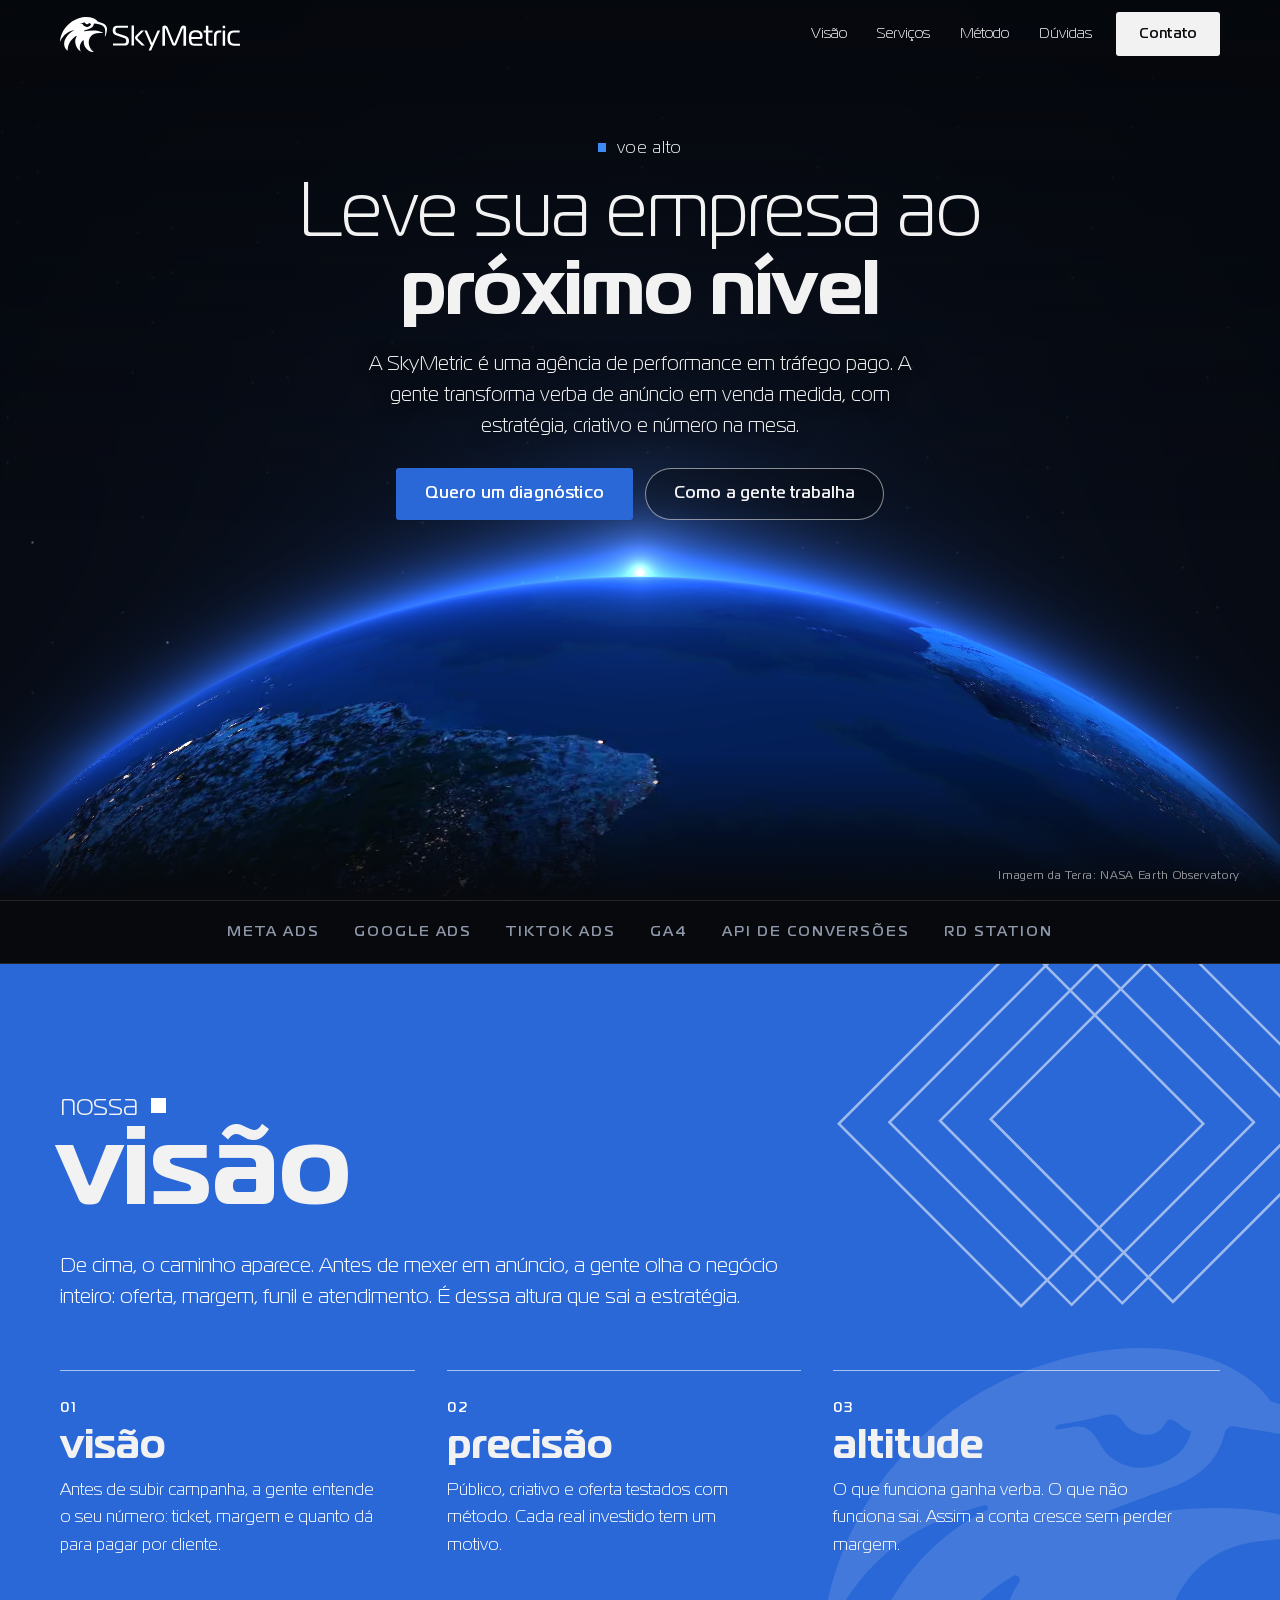
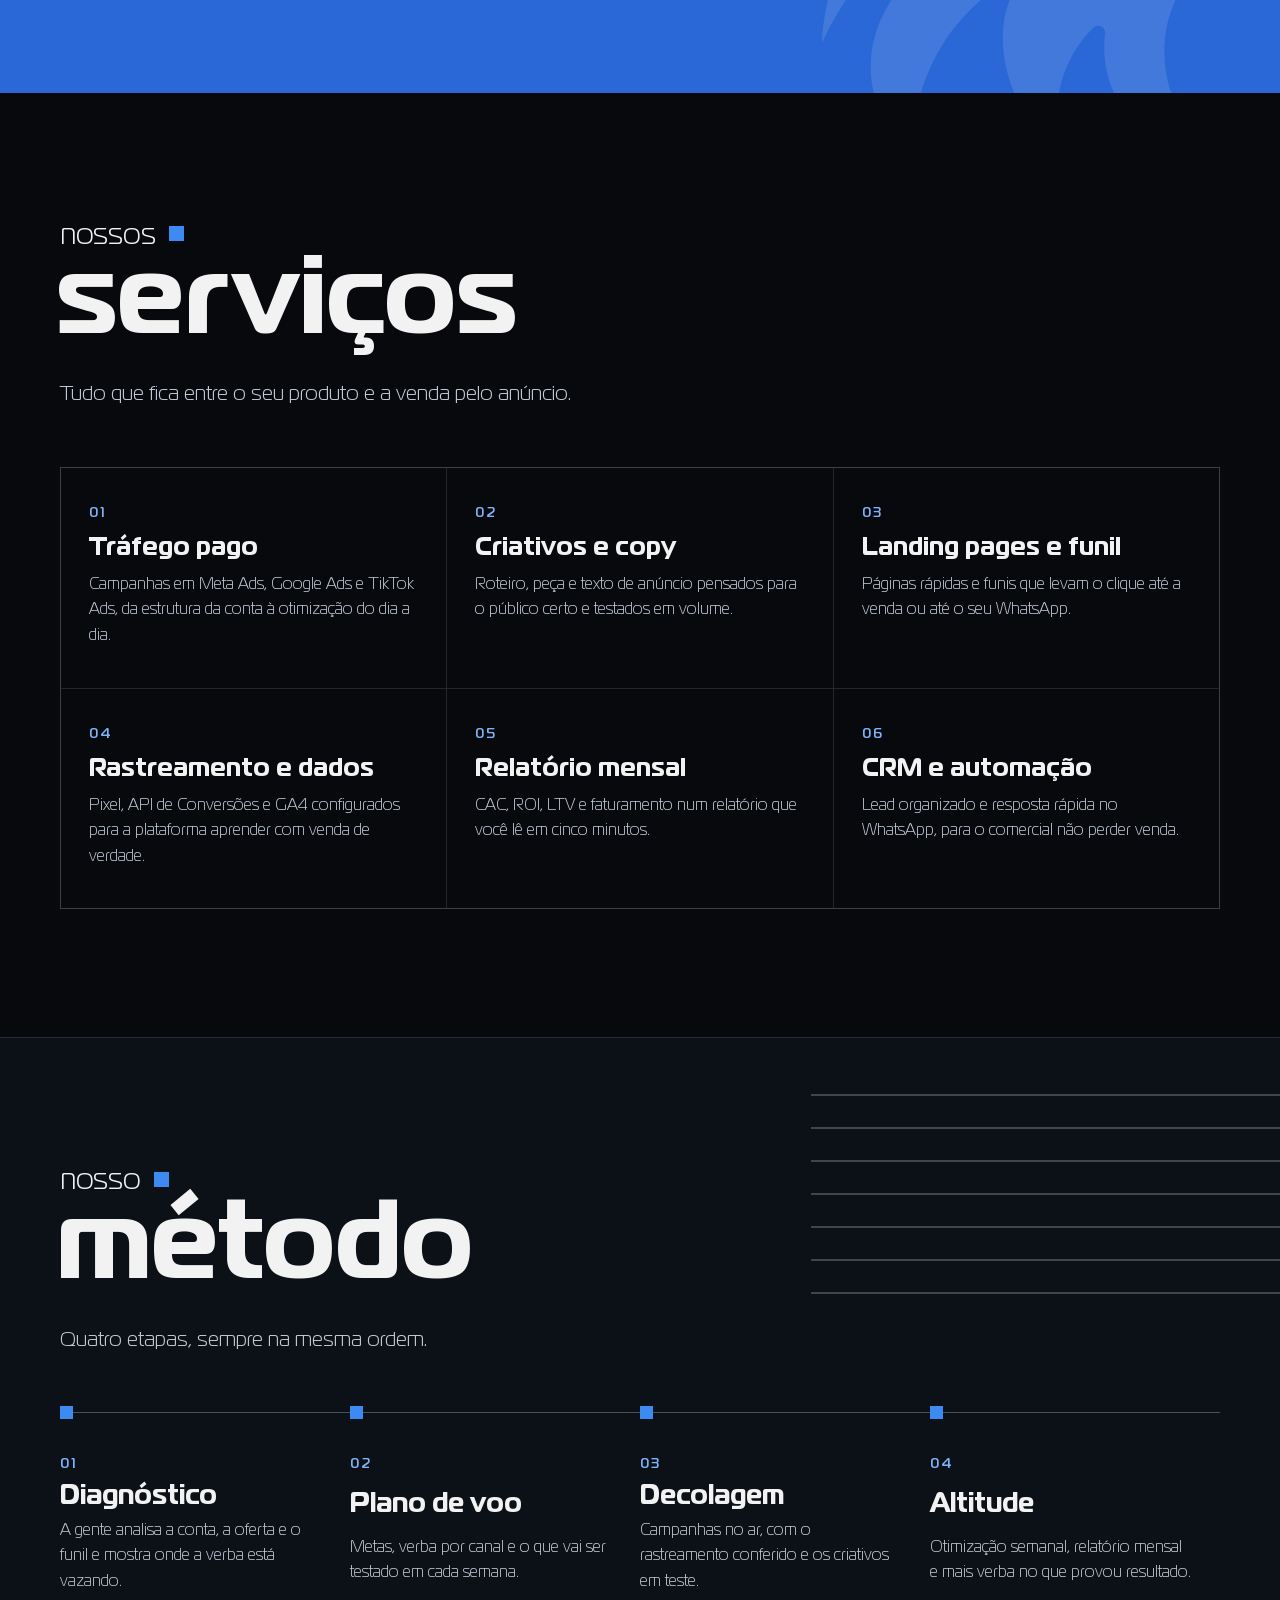
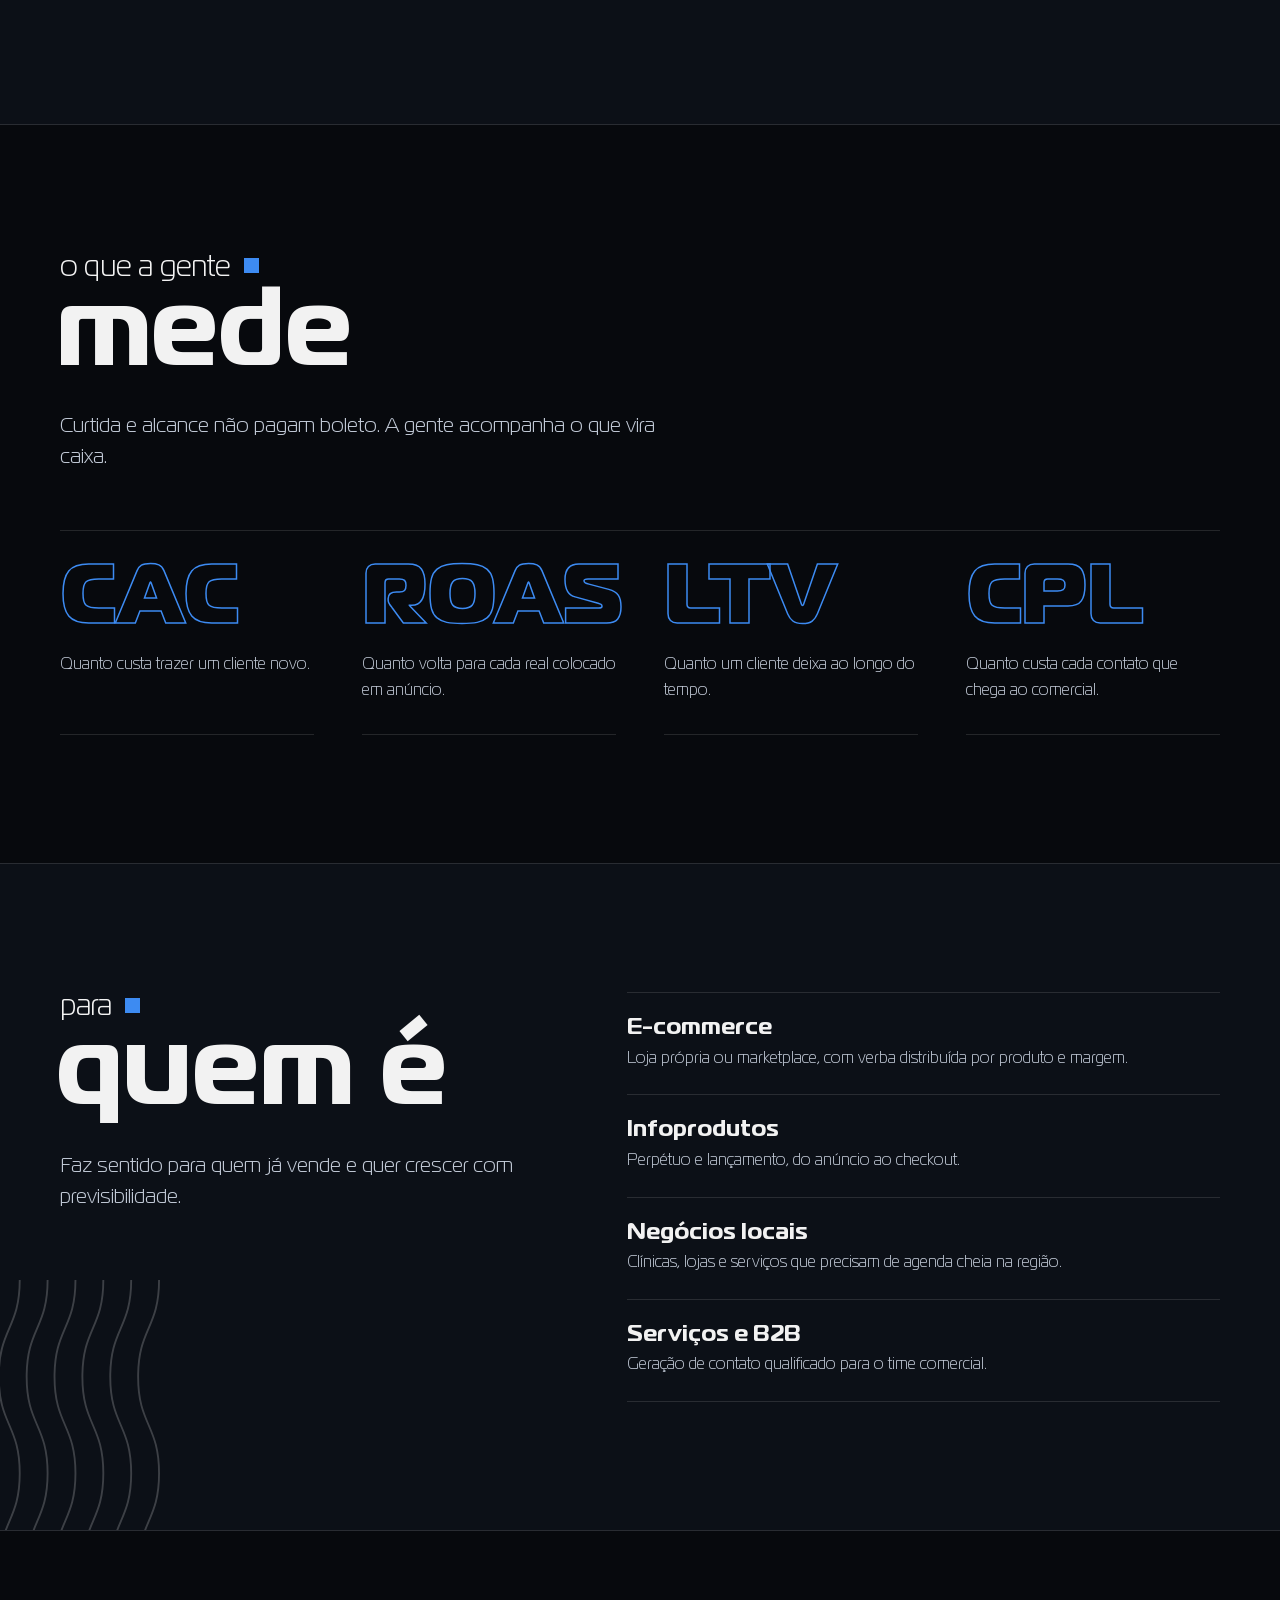
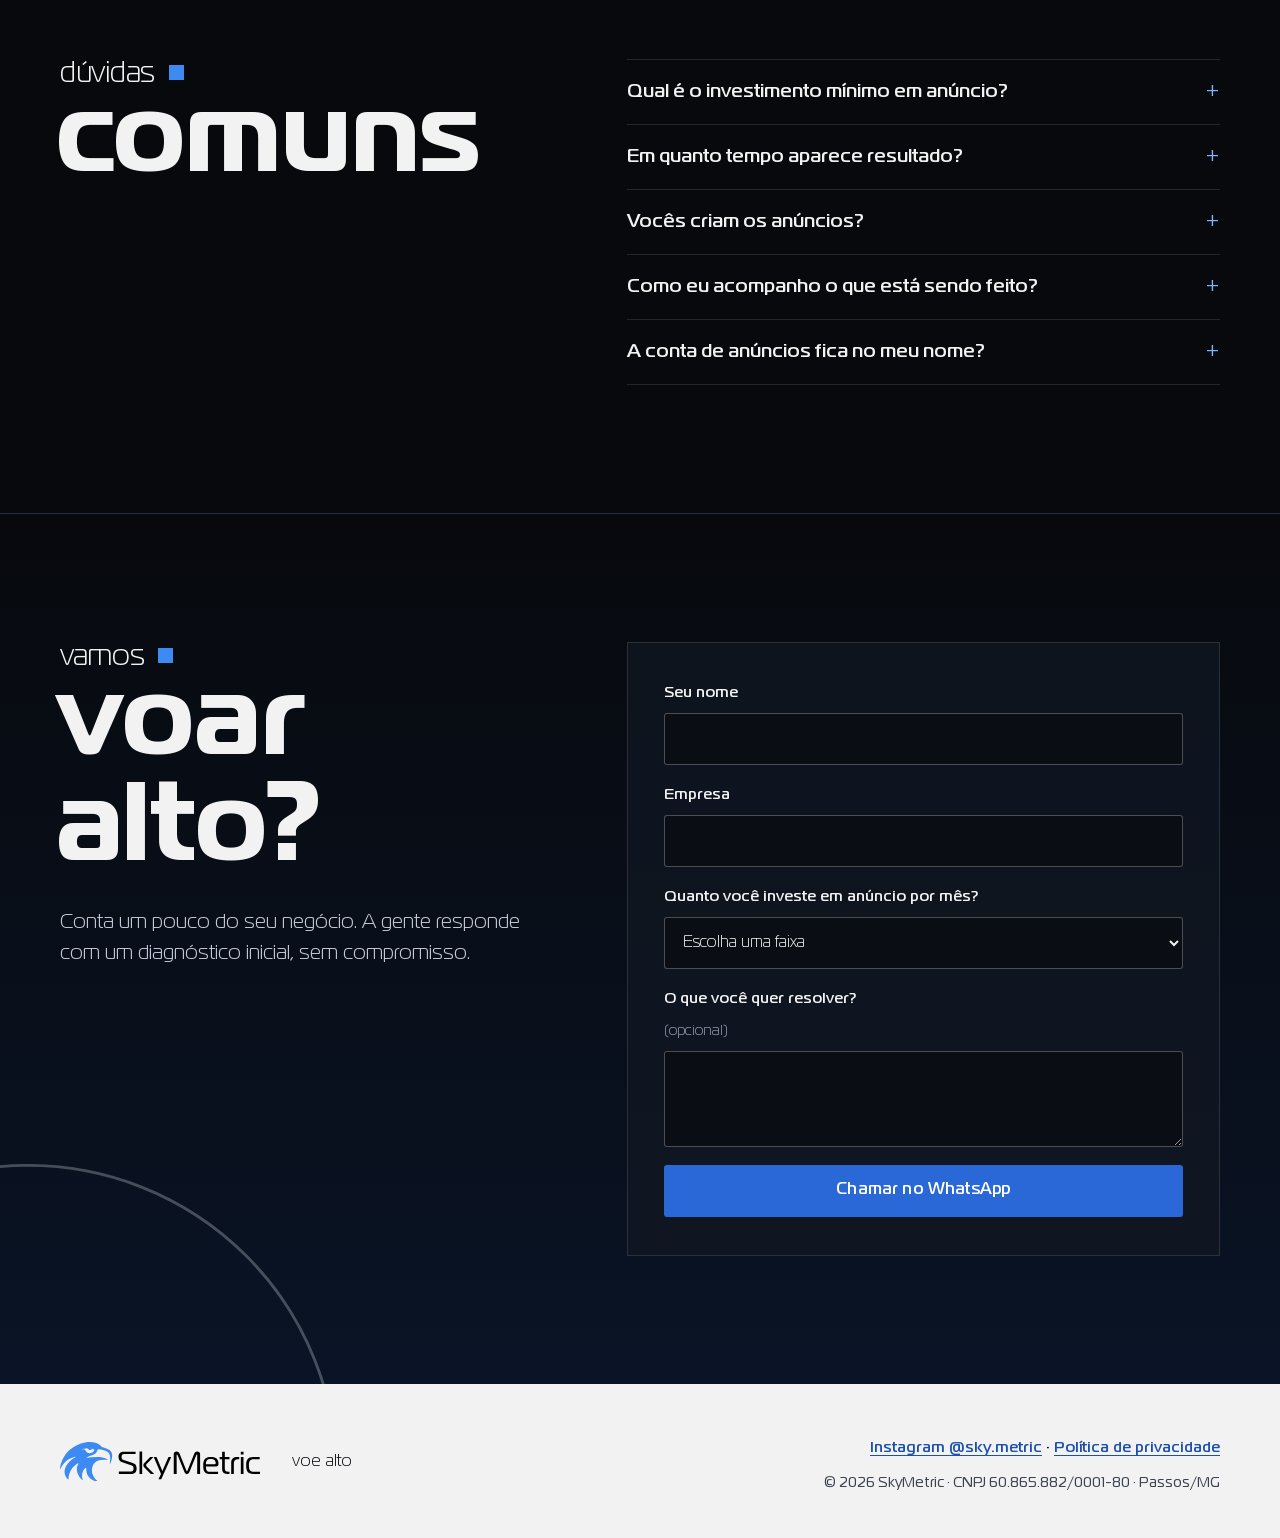
==== index.html @ e76e52e7 "Add files via upload" ====
<!doctype html>
<html lang="pt-BR">
<head>
  <meta charset="utf-8">
  <meta name="viewport" content="width=device-width, initial-scale=1, viewport-fit=cover">
  <title>SkyMetric · Agência de performance em tráfego pago</title>
  <meta name="description" content="A SkyMetric é uma agência de performance em tráfego pago. Estratégia, criativo, rastreamento e relatório para transformar verba de anúncio em venda medida.">
  <meta name="theme-color" content="#07090D">
  <meta name="color-scheme" content="dark">
  <link rel="canonical" href="https://skymetric.com.br/">

  <meta property="og:type" content="website">
  <meta property="og:url" content="https://skymetric.com.br/">
  <meta property="og:locale" content="pt_BR">
  <meta property="og:title" content="SkyMetric · Agência de performance em tráfego pago">
  <meta property="og:description" content="Estratégia, criativo, rastreamento e relatório para transformar verba de anúncio em venda medida.">
  <meta property="og:image" content="https://skymetric.com.br/assets/og-image.png">
  <meta property="og:image:width" content="1200">
  <meta property="og:image:height" content="630">
  <meta name="twitter:card" content="summary_large_image">
  <meta name="twitter:image" content="https://skymetric.com.br/assets/og-image.png">

  <link rel="icon" href="assets/aguia-azul.svg" type="image/svg+xml">
  <link rel="apple-touch-icon" href="assets/apple-touch-icon.png">
    <link rel="stylesheet" href="styles.css">

  <!-- Meta Pixel Code (1868144297876380) -->
  <script>
  !function(f,b,e,v,n,t,s)
  {if(f.fbq)return;n=f.fbq=function(){n.callMethod?
  n.callMethod.apply(n,arguments):n.queue.push(arguments)};
  if(!f._fbq)f._fbq=n;n.push=n;n.loaded=!0;n.version='2.0';
  n.queue=[];t=b.createElement(e);t.async=!0;
  t.src=v;s=b.getElementsByTagName(e)[0];
  s.parentNode.insertBefore(t,s)}(window, document,'script',
  'https://connect.facebook.net/en_US/fbevents.js');
  fbq('init', '1868144297876380');
  fbq('track', 'PageView');
  </script>
  <!-- End Meta Pixel Code -->

  <script defer src="earth-tex.js"></script>
  <script defer src="earth.js"></script>
  <script defer src="main.js"></script>
</head>
<body>
  <noscript><img height="1" width="1" style="display:none" alt="" src="https://www.facebook.com/tr?id=1868144297876380&amp;ev=PageView&amp;noscript=1"></noscript>
  <a class="skip" href="#conteudo">Pular para o conteúdo</a>

  <header class="top" data-top>
    <div class="wrap top__in">
      <a class="top__logo" href="#topo" aria-label="SkyMetric, início"><img src="assets/logo-p-branco.svg" width="180" height="35" alt="SkyMetric"></a>
      <nav class="top__nav" aria-label="Seções" data-nav>
        <a href="#visao">Visão</a>
        <a href="#servicos">Serviços</a>
        <a href="#metodo">Método</a>
        <a href="#duvidas">Dúvidas</a>
      </nav>
      <a class="btn btn--light top__cta" href="#contato">Contato</a>
      <button type="button" class="top__menu" aria-label="Abrir menu" aria-expanded="false" data-menu><span></span><span></span></button>
    </div>
  </header>

  <main id="conteudo">
    <!-- Topo: a Terra girando (earth.js) -->
    <section class="hero" id="topo" aria-labelledby="hero-title">
      <canvas class="hero__earth" data-earth aria-hidden="true"></canvas>
      <div class="hero__fallback" aria-hidden="true"></div>
      <div class="wrap hero__in">
        <p class="kicker"><span class="sq" aria-hidden="true"></span>voe alto</p>
        <h1 id="hero-title" class="hero__title">Leve sua empresa ao <b>próximo nível</b></h1>
        <p class="hero__lead">A SkyMetric é uma agência de performance em tráfego pago. A gente transforma verba de anúncio em venda medida, com estratégia, criativo e número na mesa.</p>
        <div class="btn-row">
          <a class="btn btn--primary" href="#contato">Quero um diagnóstico</a>
          <a class="btn btn--ghost" href="#metodo">Como a gente trabalha</a>
        </div>
      </div>
      <p class="hero__credit">Imagem da Terra: NASA Earth Observatory</p>
    </section>

    <!-- Plataformas -->
    <div class="strip" aria-label="Plataformas em que a gente trabalha">
      <ul class="wrap strip__in">
        <li>Meta Ads</li><li>Google Ads</li><li>TikTok Ads</li><li>GA4</li><li>API de Conversões</li><li>RD Station</li>
      </ul>
    </div>

    <!-- Nossa visão -->
    <section class="section blue" id="visao" aria-labelledby="visao-title">
      <img class="deco deco--diamond" src="assets/elemento2.svg" alt="" width="295" height="212" loading="lazy">
      <img class="deco deco--eagle" src="assets/aguia-branca.svg" alt="" width="184" height="137" loading="lazy">
      <div class="wrap">
        <h2 id="visao-title" class="title"><span class="title__sm">nossa<span class="sq" aria-hidden="true"></span></span><span class="title__lg">visão</span></h2>
        <p class="lead lead--wide">De cima, o caminho aparece. Antes de mexer em anúncio, a gente olha o negócio inteiro: oferta, margem, funil e atendimento. É dessa altura que sai a estratégia.</p>
        <ol class="pillars">
          <li>
            <span class="pillars__n">01</span>
            <h3>visão</h3>
            <p>Antes de subir campanha, a gente entende o seu número: ticket, margem e quanto dá para pagar por cliente.</p>
          </li>
          <li>
            <span class="pillars__n">02</span>
            <h3>precisão</h3>
            <p>Público, criativo e oferta testados com método. Cada real investido tem um motivo.</p>
          </li>
          <li>
            <span class="pillars__n">03</span>
            <h3>altitude</h3>
            <p>O que funciona ganha verba. O que não funciona sai. Assim a conta cresce sem perder margem.</p>
          </li>
        </ol>
      </div>
    </section>

    <!-- Serviços -->
    <section class="section" id="servicos" aria-labelledby="servicos-title">
      <div class="wrap">
        <h2 id="servicos-title" class="title"><span class="title__sm">nossos<span class="sq" aria-hidden="true"></span></span><span class="title__lg">serviços</span></h2>
        <p class="lead">Tudo que fica entre o seu produto e a venda pelo anúncio.</p>
        <ul class="cards">
          <li class="card"><span class="card__n">01</span><h3>Tráfego pago</h3><p>Campanhas em Meta Ads, Google Ads e TikTok Ads, da estrutura da conta à otimização do dia a dia.</p></li>
          <li class="card"><span class="card__n">02</span><h3>Criativos e copy</h3><p>Roteiro, peça e texto de anúncio pensados para o público certo e testados em volume.</p></li>
          <li class="card"><span class="card__n">03</span><h3>Landing pages e funil</h3><p>Páginas rápidas e funis que levam o clique até a venda ou até o seu WhatsApp.</p></li>
          <li class="card"><span class="card__n">04</span><h3>Rastreamento e dados</h3><p>Pixel, API de Conversões e GA4 configurados para a plataforma aprender com venda de verdade.</p></li>
          <li class="card"><span class="card__n">05</span><h3>Relatório mensal</h3><p>CAC, ROI, LTV e faturamento num relatório que você lê em cinco minutos.</p></li>
          <li class="card"><span class="card__n">06</span><h3>CRM e automação</h3><p>Lead organizado e resposta rápida no WhatsApp, para o comercial não perder venda.</p></li>
        </ul>
      </div>
    </section>

    <!-- Método -->
    <section class="section band" id="metodo" aria-labelledby="metodo-title">
      <img class="deco deco--lines" src="assets/elemento6.svg" alt="" width="384" height="147" loading="lazy">
      <div class="wrap">
        <h2 id="metodo-title" class="title"><span class="title__sm">nosso<span class="sq" aria-hidden="true"></span></span><span class="title__lg">método</span></h2>
        <p class="lead">Quatro etapas, sempre na mesma ordem.</p>
        <ol class="flight">
          <li><span class="flight__n">01</span><h3>Diagnóstico</h3><p>A gente analisa a conta, a oferta e o funil e mostra onde a verba está vazando.</p></li>
          <li><span class="flight__n">02</span><h3>Plano de voo</h3><p>Metas, verba por canal e o que vai ser testado em cada semana.</p></li>
          <li><span class="flight__n">03</span><h3>Decolagem</h3><p>Campanhas no ar, com o rastreamento conferido e os criativos em teste.</p></li>
          <li><span class="flight__n">04</span><h3>Altitude</h3><p>Otimização semanal, relatório mensal e mais verba no que provou resultado.</p></li>
        </ol>
      </div>
    </section>

    <!-- Métricas -->
    <section class="section" id="metricas" aria-labelledby="metricas-title">
      <div class="wrap">
        <h2 id="metricas-title" class="title"><span class="title__sm">o que a gente<span class="sq" aria-hidden="true"></span></span><span class="title__lg">mede</span></h2>
        <p class="lead">Curtida e alcance não pagam boleto. A gente acompanha o que vira caixa.</p>
        <dl class="metrics">
          <div><dt>CAC</dt><dd>Quanto custa trazer um cliente novo.</dd></div>
          <div><dt>ROAS</dt><dd>Quanto volta para cada real colocado em anúncio.</dd></div>
          <div><dt>LTV</dt><dd>Quanto um cliente deixa ao longo do tempo.</dd></div>
          <div><dt>CPL</dt><dd>Quanto custa cada contato que chega ao comercial.</dd></div>
        </dl>
      </div>
    </section>

    <!-- CASES: seção pronta para receber resultados reais de clientes. Fica fora da página até existir
         número com print e autorização do cliente. Não preencher com dado inventado.
    <section class="section band" id="resultados"> ... </section>
    -->

    <!-- Para quem é -->
    <section class="section band" id="para-quem" aria-labelledby="quem-title">
      <img class="deco deco--waves" src="assets/elemento8.svg" alt="" width="160" height="244" loading="lazy">
      <div class="wrap split">
        <div>
          <h2 id="quem-title" class="title"><span class="title__sm">para<span class="sq" aria-hidden="true"></span></span><span class="title__lg">quem é</span></h2>
          <p class="lead">Faz sentido para quem já vende e quer crescer com previsibilidade.</p>
        </div>
        <ul class="who">
          <li><b>E-commerce</b><span>Loja própria ou marketplace, com verba distribuída por produto e margem.</span></li>
          <li><b>Infoprodutos</b><span>Perpétuo e lançamento, do anúncio ao checkout.</span></li>
          <li><b>Negócios locais</b><span>Clínicas, lojas e serviços que precisam de agenda cheia na região.</span></li>
          <li><b>Serviços e B2B</b><span>Geração de contato qualificado para o time comercial.</span></li>
        </ul>
      </div>
    </section>

    <!-- Dúvidas -->
    <section class="section" id="duvidas" aria-labelledby="duvidas-title">
      <div class="wrap split">
        <div>
          <h2 id="duvidas-title" class="title"><span class="title__sm">dúvidas<span class="sq" aria-hidden="true"></span></span><span class="title__lg">comuns</span></h2>
        </div>
        <div class="faq">
          <details>
            <summary>Qual é o investimento mínimo em anúncio?</summary>
            <p>Depende do seu ticket e da sua meta. No diagnóstico a gente calcula a verba que faz sentido para o seu caso.</p>
          </details>
          <details>
            <summary>Em quanto tempo aparece resultado?</summary>
            <p>As primeiras semanas são de teste e ajuste. A gente não promete número antes de conhecer a sua conta. O compromisso é com método e transparência.</p>
          </details>
          <details>
            <summary>Vocês criam os anúncios?</summary>
            <p>Sim. Roteiro, peça e copy fazem parte do trabalho.</p>
          </details>
          <details>
            <summary>Como eu acompanho o que está sendo feito?</summary>
            <p>Com relatório mensal e contato direto com quem cuida da sua conta.</p>
          </details>
          <details>
            <summary>A conta de anúncios fica no meu nome?</summary>
            <p>Sim. A conta de anúncios e todos os dados são seus. Assim o investimento e o histórico de métricas, pagos com a sua receita, ficam preservados.</p>
          </details>
        </div>
      </div>
    </section>

    <!-- Contato -->
    <section class="section contact" id="contato" aria-labelledby="contato-title">
      <img class="deco deco--arc" src="assets/elemento11.svg" alt="" width="256" height="256" loading="lazy">
      <div class="wrap split">
        <div>
          <h2 id="contato-title" class="title"><span class="title__sm">vamos<span class="sq" aria-hidden="true"></span></span><span class="title__lg">voar alto?</span></h2>
          <p class="lead">Conta um pouco do seu negócio. A gente responde com um diagnóstico inicial, sem compromisso.</p>
        </div>
        <form class="form" data-form novalidate>
          <label>Seu nome<input type="text" name="nome" autocomplete="name" required></label>
          <label>Empresa<input type="text" name="empresa" autocomplete="organization" required></label>
          <label>Quanto você investe em anúncio por mês?
            <select name="verba" required>
              <option value="">Escolha uma faixa</option>
              <option>Ainda não invisto</option>
              <option>Até R$ 3 mil</option>
              <option>De R$ 3 mil a R$ 10 mil</option>
              <option>De R$ 10 mil a R$ 30 mil</option>
              <option>Acima de R$ 30 mil</option>
            </select>
          </label>
          <label>O que você quer resolver? <span class="opt">(opcional)</span><textarea name="objetivo" rows="3"></textarea></label>
          <button type="submit" class="btn btn--primary btn--block">Chamar no WhatsApp</button>
          <p class="form__msg" role="status" data-form-msg></p>
        </form>
      </div>
    </section>
  </main>

  <footer class="foot">
    <div class="wrap foot__in">
      <img src="assets/logo-p-color.svg" width="200" height="39" alt="SkyMetric">
      <p class="foot__tag">voe alto</p>
      <div class="foot__end">
        <p class="foot__links"><a href="https://www.instagram.com/sky.metric/" target="_blank" rel="noopener" aria-label="Instagram @sky.metric (abre em nova aba)">Instagram @sky.metric</a> · <a href="privacidade.html">Política de privacidade</a></p>
        <p class="foot__legal">© <span data-year>2026</span> SkyMetric · CNPJ 60.865.882/0001-80 · Passos/MG</p>
      </div>
    </div>
  </footer>
</body>
</html>
---- styles.css ----
/* SkyMetric · site da agência (rascunho)
   Identidade: azul #3D8BF2, fundo quase preto, fonte Magistral, linhas finas brancas e o quadradinho azul.
   Títulos em caixa baixa: palavra pequena e leve em cima, palavra grande e forte embaixo ("nossa / visão"). */

@font-face { font-family: "Magistral"; font-weight: 300; font-display: swap; src: url(fonts/Magistral-Light.woff2) format("woff2"); }
@font-face { font-family: "Magistral"; font-weight: 400; font-display: swap; src: url(fonts/Magistral-Book.woff2) format("woff2"); }
@font-face { font-family: "Magistral"; font-weight: 500; font-display: swap; src: url(fonts/Magistral-Medium.woff2) format("woff2"); }
@font-face { font-family: "Magistral"; font-weight: 700; font-display: swap; src: url(fonts/Magistral-Bold.woff2) format("woff2"); }
@font-face { font-family: "Magistral"; font-weight: 800; font-display: swap; src: url(fonts/Magistral-ExtraBold.woff2) format("woff2"); }

:root {
  --bg: #07090D;
  --bg-2: #0C1017;
  --surface: #111722;
  --line: rgba(242, 242, 242, .12);
  --ink: #F2F2F2;
  --ink-soft: #C3CBD8;
  --ink-muted: #8E98AA;
  --brand: #3D8BF2;
  --brand-deep: #2A68D8;
  --brand-text: #7FB3FA;
  --font: "Magistral", "Segoe UI", system-ui, sans-serif;
  --wrap: 1160px;
  --pad: max(20px, env(safe-area-inset-left));
}

*, *::before, *::after { box-sizing: border-box; }
html { -webkit-text-size-adjust: 100%; scroll-behavior: smooth; scroll-padding-top: 84px; background: var(--bg); }
@media (prefers-reduced-motion: reduce) { html { scroll-behavior: auto; } }
body { margin: 0; overflow-x: clip; background: var(--bg); color: var(--ink); font-family: var(--font); font-size: 17px; line-height: 1.6; -webkit-font-smoothing: antialiased; }
h1, h2, h3, p, ol, ul, dl, dd, figure { margin: 0; }
ul, ol { padding: 0; list-style: none; }
img { max-width: 100%; height: auto; display: block; }
a { color: var(--brand-text); }
:focus-visible { outline: 2px solid var(--brand-text); outline-offset: 3px; }
.wrap { width: 100%; max-width: calc(var(--wrap) + 2 * var(--pad)); margin-inline: auto; padding-inline: var(--pad); }
@media (min-width: 768px) { :root { --pad: 40px; } }
.skip { position: absolute; left: 12px; top: -60px; z-index: 100; padding: 10px 14px; background: var(--ink); color: var(--bg); }
.skip:focus { top: 12px; }
.sq { display: inline-block; width: .5em; height: .5em; background: var(--brand); margin-left: .45em; vertical-align: .08em; }
.kicker .sq { margin: 0 .6em 0 0; }

/* ── Botões: retângulo cheio (ação principal) e pílula de contorno, como nas peças da marca ── */
.btn { display: inline-flex; align-items: center; justify-content: center; min-height: 52px; padding: 10px 28px; border: 1.5px solid transparent; border-radius: 3px; font-family: var(--font); font-size: 16px; font-weight: 500; letter-spacing: .01em; line-height: 1.2; text-decoration: none; text-align: center; cursor: pointer; transition: background .15s ease, border-color .15s ease, color .15s ease, transform .15s ease; }
.btn--primary { background: var(--brand-deep); color: #fff; }
.btn--primary:hover { background: #2460CC; transform: translateY(-1px); }
.btn--ghost { border-color: rgba(242, 242, 242, .55); border-radius: 999px; color: var(--ink); background: rgba(7, 9, 13, .35); }
.btn--ghost:hover { border-color: var(--ink); }
.btn--light { background: var(--ink); color: #0A0C10; min-height: 44px; padding: 8px 22px; font-size: 14px; }
.btn--light:hover { background: #fff; }
.btn--block { width: 100%; }
.btn-row { display: grid; gap: 12px; }
@media (min-width: 560px) { .btn-row { display: flex; flex-wrap: wrap; } }
@media (prefers-reduced-motion: reduce) { .btn { transition: none; } .btn--primary:hover { transform: none; } }

/* ── Cabeçalho ── */
.top { position: fixed; inset: 0 0 auto 0; z-index: 40; transition: background .2s ease, border-color .2s ease; border-bottom: 1px solid transparent; }
.top.is-solid { background: rgba(7, 9, 13, .88); border-bottom-color: var(--line); -webkit-backdrop-filter: blur(10px); backdrop-filter: blur(10px); }
.top__in { display: flex; align-items: center; gap: 24px; min-height: 68px; }
.top__logo img { width: 150px; }
.top__nav { display: none; margin-left: auto; gap: 30px; }
.top__nav a { display: inline-flex; align-items: center; min-height: 44px; color: var(--ink); font-size: 15px; font-weight: 300; text-decoration: none; }
.top__nav a:hover { color: var(--brand-text); }
.top__cta { display: none; }
.top__menu { margin-left: auto; width: 48px; height: 48px; display: grid; place-content: center; gap: 7px; background: none; border: 0; cursor: pointer; }
.top__menu span { display: block; width: 26px; height: 1.5px; background: var(--ink); transition: transform .2s ease; }
.top__menu[aria-expanded="true"] span:first-child { transform: translateY(4.25px) rotate(45deg); }
.top__menu[aria-expanded="true"] span:last-child { transform: translateY(-4.25px) rotate(-45deg); }
@media (max-width: 899px) {
  .top__nav.is-open { display: grid; position: absolute; left: 0; right: 0; top: 100%; margin: 0; gap: 0; padding: 8px var(--pad) 20px; background: rgba(7, 9, 13, .97); border-bottom: 1px solid var(--line); }
  .top__nav.is-open a { min-height: 52px; font-size: 18px; border-bottom: 1px solid var(--line); }
}
@media (min-width: 900px) { .top__nav { display: flex; } .top__cta { display: inline-flex; } .top__menu { display: none; } .top__logo img { width: 180px; } }

/* ── Topo com a Terra ── */
.hero { position: relative; isolation: isolate; min-height: max(680px, 100vh); min-height: max(680px, 100svh); overflow: hidden; background: #05070B; }
.hero__earth { position: absolute; inset: 0; z-index: -2; width: 100%; height: 100%; display: block; opacity: 0; transition: opacity 1.2s ease; }
.hero.has-earth .hero__earth { opacity: 1; }
/* enquanto o WebGL carrega, ou se ele não existir: um horizonte parado, só com CSS */
.hero__fallback { position: absolute; inset: 0; z-index: -3; background:
  radial-gradient(60% 18% at 50% 61%, rgba(120, 180, 255, .55), transparent 70%),
  radial-gradient(120% 60% at 50% 122%, #0E2A55 0%, #0A1A36 45%, transparent 62%),
  #05070B; }
/* escurece atrás do texto para ele ler bem em qualquer momento da rotação */
.hero::after { content: ""; position: absolute; inset: 0; z-index: -1; pointer-events: none; background:
  linear-gradient(180deg, rgba(5, 7, 11, .72) 0%, rgba(5, 7, 11, .30) 34%, rgba(5, 7, 11, 0) 58%),
  linear-gradient(0deg, var(--bg) 0%, rgba(7, 9, 13, 0) 16%); }
.hero__in { display: grid; justify-items: center; text-align: center; gap: 16px; padding-top: clamp(100px, 15vh, 150px); padding-bottom: 80px; }
.kicker { font-size: 17px; font-weight: 300; letter-spacing: .04em; color: var(--ink); }
.hero__title { max-width: 19ch; font-weight: 300; font-size: clamp(38px, 8.4vw, 76px); line-height: 1.02; letter-spacing: -.01em; text-wrap: balance; }
.hero__title b { font-weight: 700; display: block; }
.hero__lead { max-width: 46ch; font-size: clamp(17px, 2.2vw, 20px); font-weight: 300; line-height: 1.55; color: var(--ink); text-shadow: 0 1px 18px rgba(5, 7, 11, .9); }
.hero .btn-row { margin-top: 10px; width: 100%; justify-content: center; }
@media (min-width: 560px) { .hero .btn-row { width: auto; } }
.hero__credit { position: absolute; right: var(--pad); bottom: 14px; font-size: 11px; letter-spacing: .06em; color: rgba(242, 242, 242, .6); }

/* ── Faixa de plataformas ── */
.strip { border-block: 1px solid var(--line); background: var(--bg); }
.strip__in { display: flex; flex-wrap: wrap; justify-content: center; gap: 6px 34px; padding-block: 20px; }
.strip li { font-size: 14px; font-weight: 500; letter-spacing: .14em; text-transform: uppercase; color: var(--ink-muted); }

/* ── Seções ── */
.section { position: relative; isolation: isolate; overflow: hidden; padding-block: clamp(72px, 10vw, 128px); }
.band { background: var(--bg-2); border-block: 1px solid var(--line); }
.blue { background: var(--brand-deep); }
.title { display: grid; gap: 0; font-weight: 300; line-height: 1; letter-spacing: -.01em; }
.title__sm { font-size: clamp(22px, 3.4vw, 30px); font-weight: 300; }
.title__lg { font-size: clamp(54px, 11vw, 112px); font-weight: 700; line-height: .95; margin-left: -.04em; }
.blue .sq { background: #fff; }
.lead { margin-top: 22px; max-width: 46ch; font-size: clamp(18px, 2.2vw, 21px); font-weight: 300; line-height: 1.5; color: var(--ink-soft); }
.lead--wide { max-width: 58ch; }
.blue .lead { color: #fff; }
.split { display: grid; gap: 40px; }
@media (min-width: 900px) { .split { grid-template-columns: minmax(0, 5fr) minmax(0, 6fr); gap: 72px; align-items: start; } }

/* elementos gráficos da marca, sempre ao fundo */
.deco { position: absolute; z-index: -1; pointer-events: none; opacity: .5; }
.deco--diamond { width: min(52vw, 520px); right: -6%; top: -4%; opacity: .55; }
.deco--eagle { width: min(60vw, 560px); right: -8%; bottom: -10%; opacity: .12; }
.deco--lines { width: min(60vw, 520px); right: -4%; top: 56px; opacity: .22; }
.deco--waves { width: min(26vw, 190px); left: -30px; bottom: -40px; opacity: .2; }
.deco--arc { width: min(80vw, 620px); left: -22%; bottom: -46%; opacity: .25; }

/* ── Visão: três pilares ── */
.pillars { margin-top: 56px; display: grid; gap: 0; border-top: 1px solid rgba(255, 255, 255, .45); }
.pillars li { display: grid; gap: 8px; padding: 26px 0; border-bottom: 1px solid rgba(255, 255, 255, .45); }
@media (min-width: 900px) { .pillars { grid-template-columns: repeat(3, minmax(0, 1fr)); border-top: 0; } .pillars li { padding: 26px 32px 6px 0; border-bottom: 0; border-top: 1px solid rgba(255, 255, 255, .6); margin-right: 32px; } .pillars li:last-child { margin-right: 0; } }
.pillars__n { font-size: 14px; font-weight: 500; letter-spacing: .14em; color: #fff; }
.pillars h3 { font-size: clamp(30px, 4vw, 40px); font-weight: 700; line-height: 1.05; }
.pillars p { font-size: 17px; font-weight: 300; color: #fff; max-width: 34ch; }

/* ── Serviços ── */
.cards { margin-top: 56px; display: grid; gap: 1px; background: var(--line); border: 1px solid var(--line); }
@media (min-width: 640px) { .cards { grid-template-columns: repeat(2, minmax(0, 1fr)); } }
@media (min-width: 1000px) { .cards { grid-template-columns: repeat(3, minmax(0, 1fr)); } }
.card { position: relative; display: grid; align-content: start; gap: 10px; padding: 34px 28px 38px; background: var(--bg); transition: background .2s ease; }
.card::after { content: ""; position: absolute; left: 0; top: 0; width: 0; height: 2px; background: var(--brand); transition: width .3s ease; }
.card:hover { background: var(--surface); }
.card:hover::after { width: 100%; }
.card__n { font-size: 14px; font-weight: 500; letter-spacing: .14em; color: var(--brand-text); }
.card h3 { font-size: 25px; font-weight: 700; line-height: 1.15; }
.card p { font-size: 16px; font-weight: 300; color: var(--ink-soft); }
@media (prefers-reduced-motion: reduce) { .card, .card::after { transition: none; } }

/* ── Método: linha de voo ── */
.flight { margin-top: 56px; display: grid; gap: 0; counter-reset: f; }
.flight li { position: relative; display: grid; gap: 6px; padding: 0 0 36px 44px; border-left: 1px solid rgba(242, 242, 242, .28); }
.flight li:last-child { padding-bottom: 0; border-left-color: transparent; }
.flight li::before { content: ""; position: absolute; left: -7px; top: 4px; width: 13px; height: 13px; background: var(--brand); }
.flight__n { font-size: 14px; font-weight: 500; letter-spacing: .14em; color: var(--brand-text); }
.flight h3 { font-size: 27px; font-weight: 700; line-height: 1.15; }
.flight p { font-size: 16px; font-weight: 300; color: var(--ink-soft); max-width: 40ch; }
@media (min-width: 900px) {
  .flight { grid-template-columns: repeat(4, minmax(0, 1fr)); }
  .flight li { padding: 40px 28px 0 0; border-left: 0; border-top: 1px solid rgba(242, 242, 242, .28); }
  .flight li:last-child { border-top-color: rgba(242, 242, 242, .28); }
  .flight li::before { left: 0; top: -7px; }
}

/* ── Métricas ── */
.metrics { margin-top: 56px; display: grid; gap: 0; border-top: 1px solid var(--line); }
@media (min-width: 640px) { .metrics { grid-template-columns: repeat(2, minmax(0, 1fr)); column-gap: 48px; } }
@media (min-width: 1000px) { .metrics { grid-template-columns: repeat(4, minmax(0, 1fr)); } }
.metrics > div { padding: 28px 0 30px; border-bottom: 1px solid var(--line); }
.metrics dt { font-size: clamp(56px, 9vw, 84px); font-weight: 800; line-height: 1; letter-spacing: -.01em; color: transparent; -webkit-text-stroke: 1.5px var(--brand); }
.metrics > div:hover dt { color: var(--brand); }
.metrics dd { margin-top: 10px; font-size: 16px; font-weight: 300; color: var(--ink-soft); max-width: 26ch; }

/* ── Para quem ── */
.who { display: grid; gap: 0; border-top: 1px solid var(--line); }
.who li { display: grid; gap: 4px; padding: 22px 0; border-bottom: 1px solid var(--line); }
.who b { font-size: 23px; font-weight: 700; line-height: 1.2; }
.who span { font-size: 16px; font-weight: 300; color: var(--ink-soft); }

/* ── Dúvidas ── */
.faq { border-top: 1px solid var(--line); }
.faq details { border-bottom: 1px solid var(--line); }
.faq summary { display: flex; align-items: center; justify-content: space-between; gap: 18px; min-height: 64px; padding: 14px 0; font-size: 19px; font-weight: 500; line-height: 1.3; cursor: pointer; list-style: none; }
.faq summary::-webkit-details-marker { display: none; }
.faq summary::after { content: "+"; flex: none; font-size: 26px; font-weight: 300; color: var(--brand-text); line-height: 1; }
.faq details[open] summary::after { content: "\2212"; }
.faq summary:hover { color: var(--brand-text); }
.faq p { padding: 0 0 22px; font-size: 16px; font-weight: 300; color: var(--ink-soft); max-width: 56ch; }

/* ── Contato ── */
.contact { background: linear-gradient(180deg, var(--bg) 0%, #0A1426 100%); border-top: 1px solid var(--line); }
.form { display: grid; gap: 18px; padding: 28px 22px; background: rgba(17, 23, 34, .82); border: 1px solid var(--line); }
@media (min-width: 640px) { .form { padding: 38px 36px; } }
.form label { display: grid; gap: 8px; font-size: 15px; font-weight: 500; color: var(--ink); }
.form .opt { font-weight: 300; color: var(--ink-muted); }
.form input, .form select, .form textarea { width: 100%; min-height: 52px; padding: 12px 14px; border: 1px solid rgba(242, 242, 242, .28); border-radius: 3px; background: #0A0D13; color: var(--ink); font-family: var(--font); font-size: 16px; font-weight: 300; }
.form textarea { resize: vertical; min-height: 96px; }
.form input:focus-visible, .form select:focus-visible, .form textarea:focus-visible { outline: 2px solid var(--brand-text); outline-offset: 1px; border-color: var(--brand); }
.form [aria-invalid="true"] { border-color: #F87171; }
.form__msg { min-height: 1.4em; font-size: 14px; color: #FCA5A5; }
.form__msg:empty { display: none; }

/* ── Rodapé: faixa clara com o logo colorido, como no rodapé das peças da marca ── */
.foot { background: #F2F2F2; color: #0A0C10; }
.foot__in { display: grid; gap: 10px; justify-items: start; padding-block: 44px; }
@media (min-width: 768px) { .foot__in { grid-template-columns: auto 1fr auto; align-items: center; gap: 32px; } }
.foot__tag { font-size: 17px; font-weight: 300; }
.foot__legal { font-size: 14px; color: #3A4252; }
.foot__end { display: grid; gap: 4px; }
@media (min-width: 768px) { .foot__end { justify-items: end; text-align: right; } }
.foot__links { font-size: 15px; font-weight: 500; }
.foot a { color: #1B4FB0; text-underline-offset: 3px; display: inline-block; padding-block: 8px; }

/* ── Página de política de privacidade ── */
.top--solid { position: sticky; background: var(--bg); border-bottom-color: var(--line); }
.legal { padding-block: 56px 96px; }
.legal__body { max-width: 720px; }
.legal h1 { font-size: clamp(40px, 8vw, 72px); font-weight: 700; line-height: 1; letter-spacing: -.01em; }
.legal__meta { margin-top: 14px; font-size: 14px; letter-spacing: .08em; color: var(--ink-muted); }
.legal__lead { margin-top: 26px; font-size: 20px; font-weight: 300; line-height: 1.5; }
.legal h2 { margin-top: 44px; padding-top: 24px; border-top: 1px solid var(--line); font-size: 24px; font-weight: 700; line-height: 1.2; }
.legal h2 span { margin-right: 12px; font-size: 14px; font-weight: 500; letter-spacing: .14em; color: var(--brand-text); }
.legal__body > p:not([class]), .legal li { font-size: 17px; font-weight: 300; line-height: 1.7; color: var(--ink-soft); }
.legal__body > p:not([class]) { margin-top: 12px; }
.legal ul { margin-top: 12px; padding-left: 20px; list-style: square; display: grid; gap: 8px; }
.legal li::marker { color: var(--brand); }
.legal b { color: var(--ink); font-weight: 500; }
.legal a { text-underline-offset: 3px; overflow-wrap: anywhere; }

/* ── Entrada suave das seções ── */
.js-motion [data-reveal] { opacity: 0; transform: translateY(16px); transition: opacity .6s ease, transform .6s ease; }
.js-motion [data-reveal].is-in { opacity: 1; transform: none; }
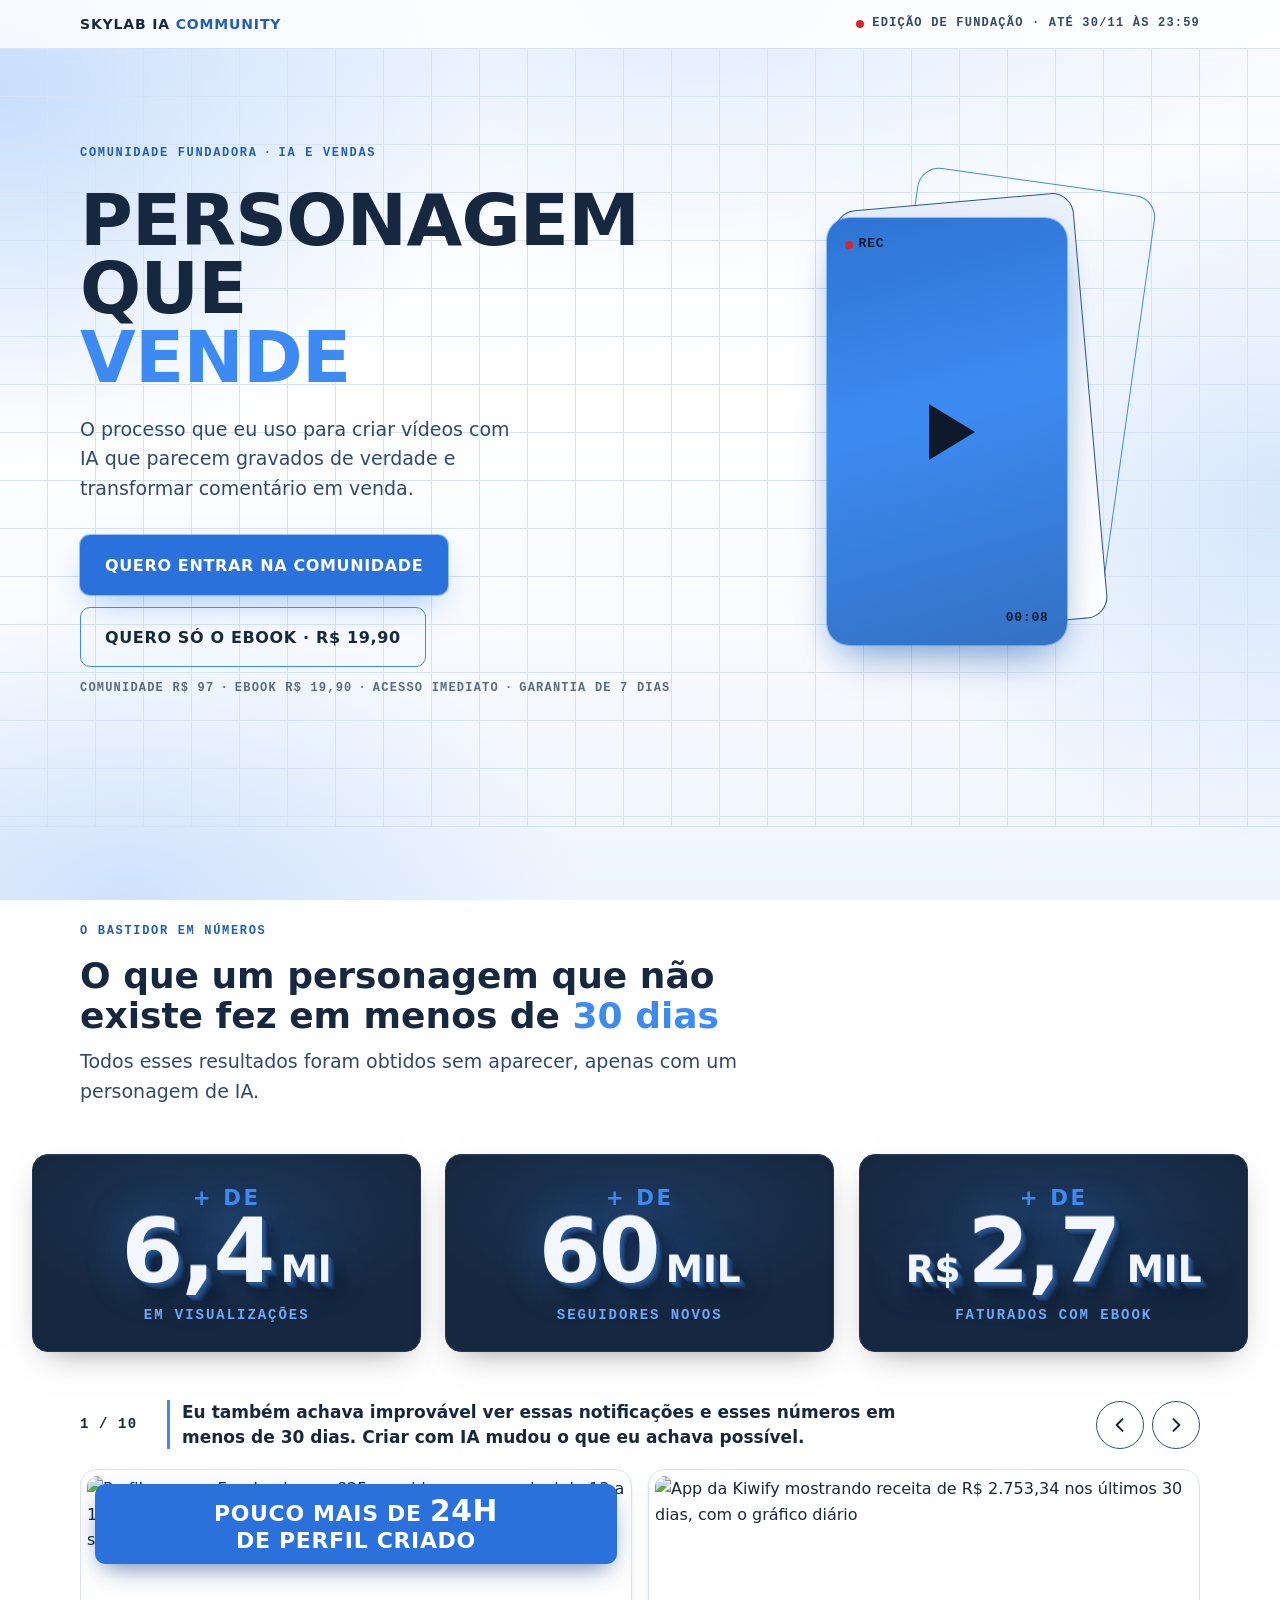
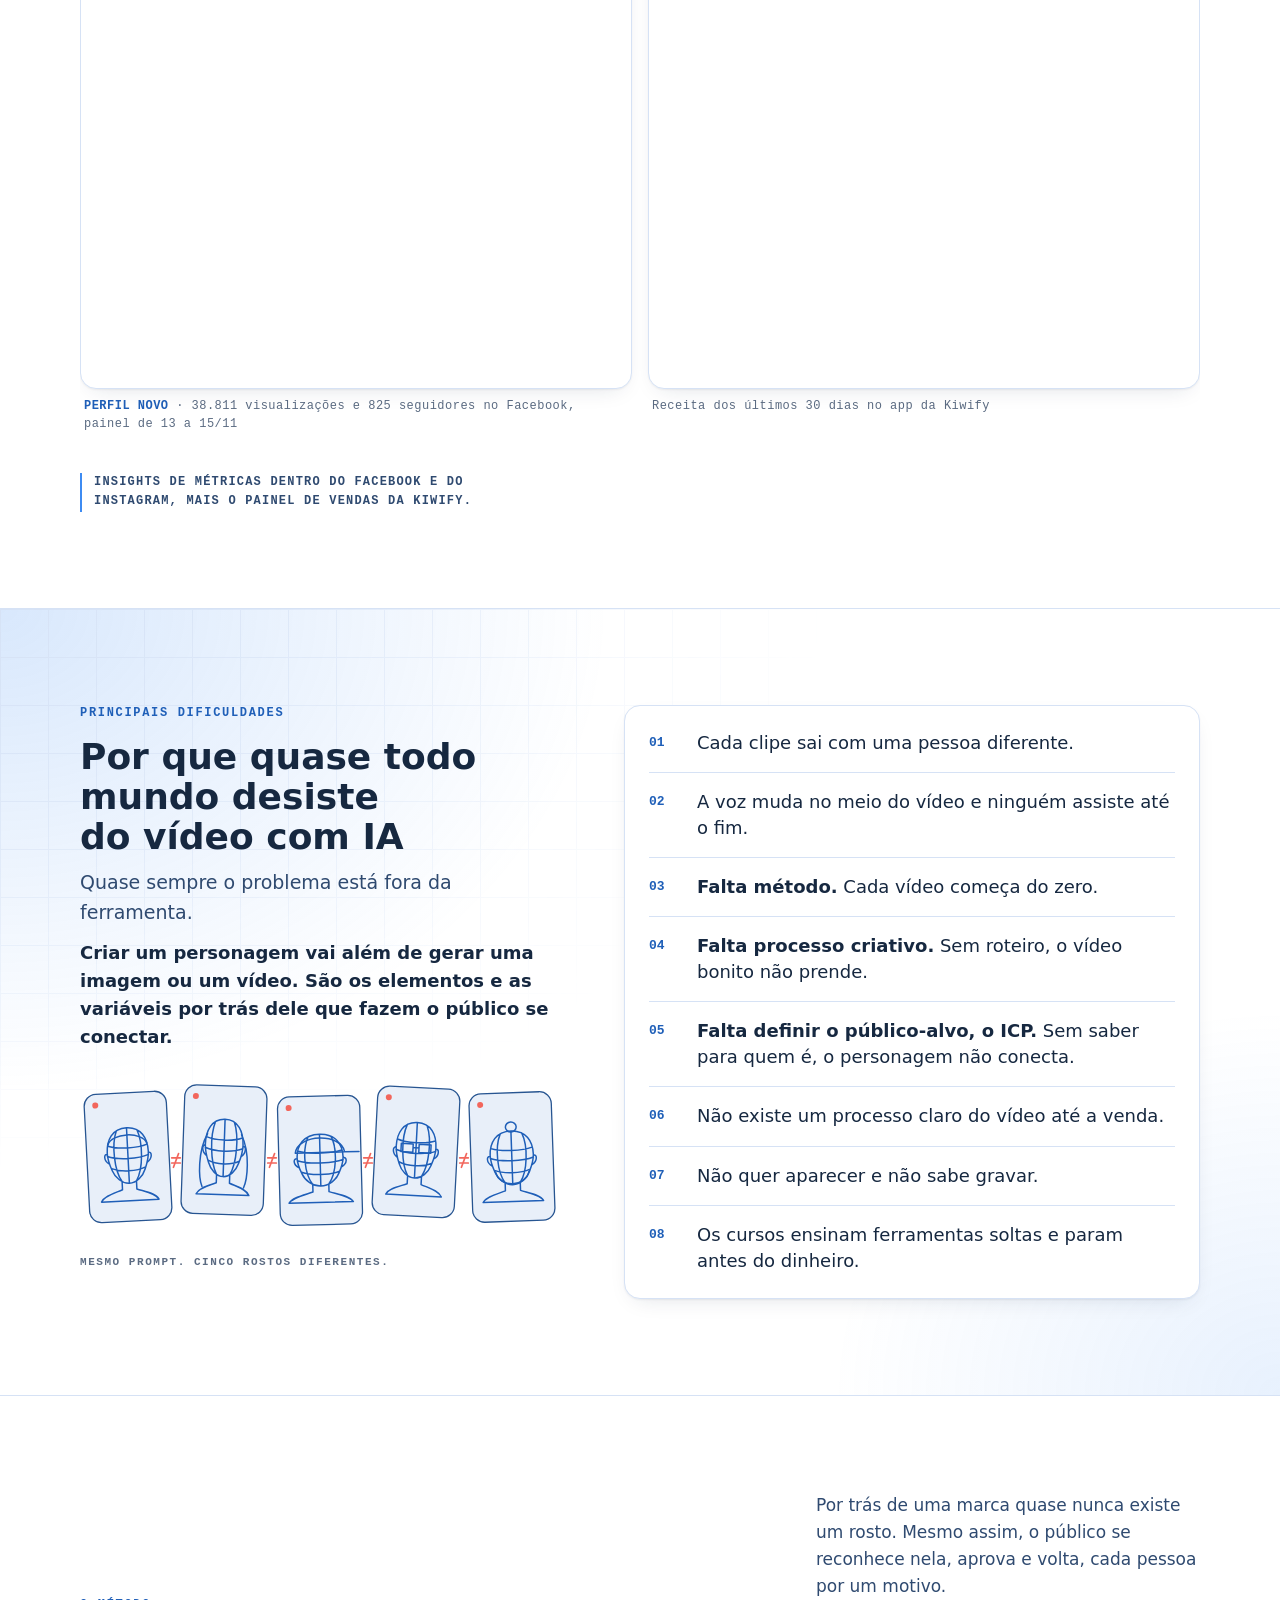
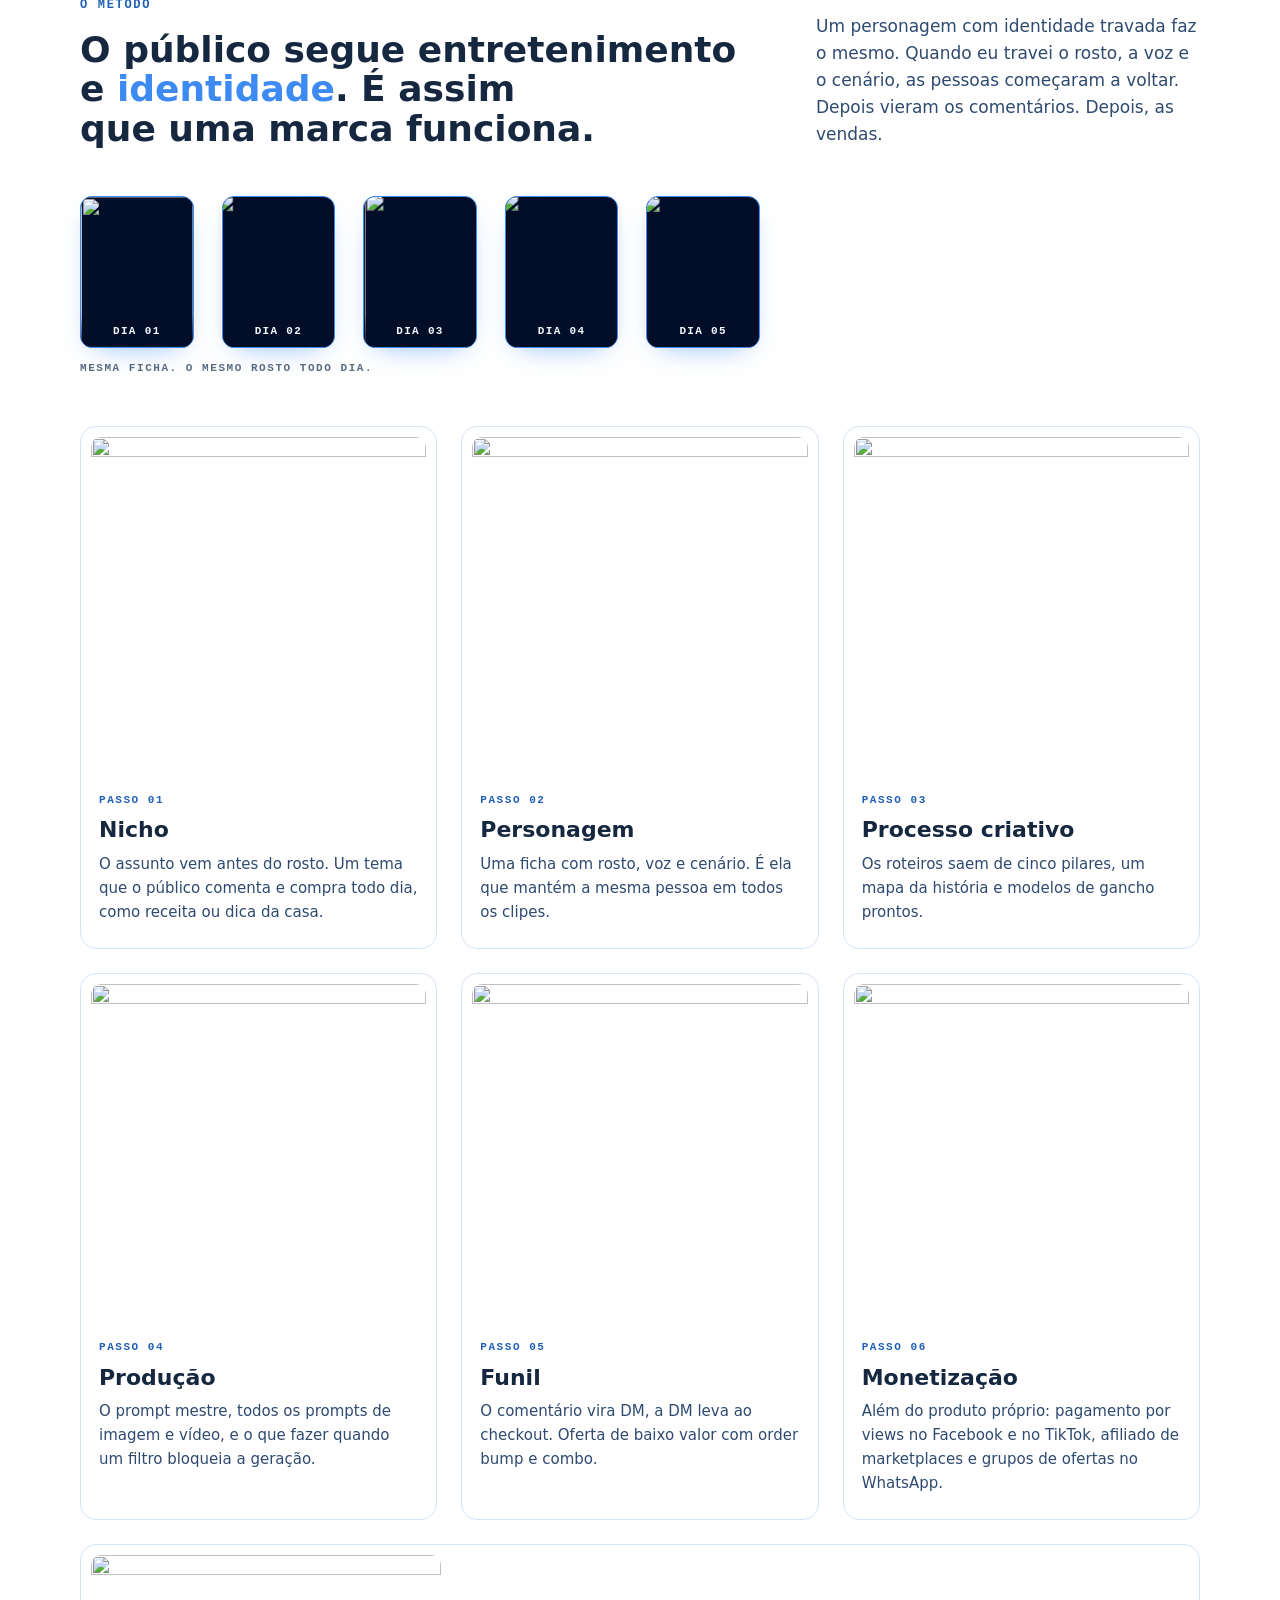
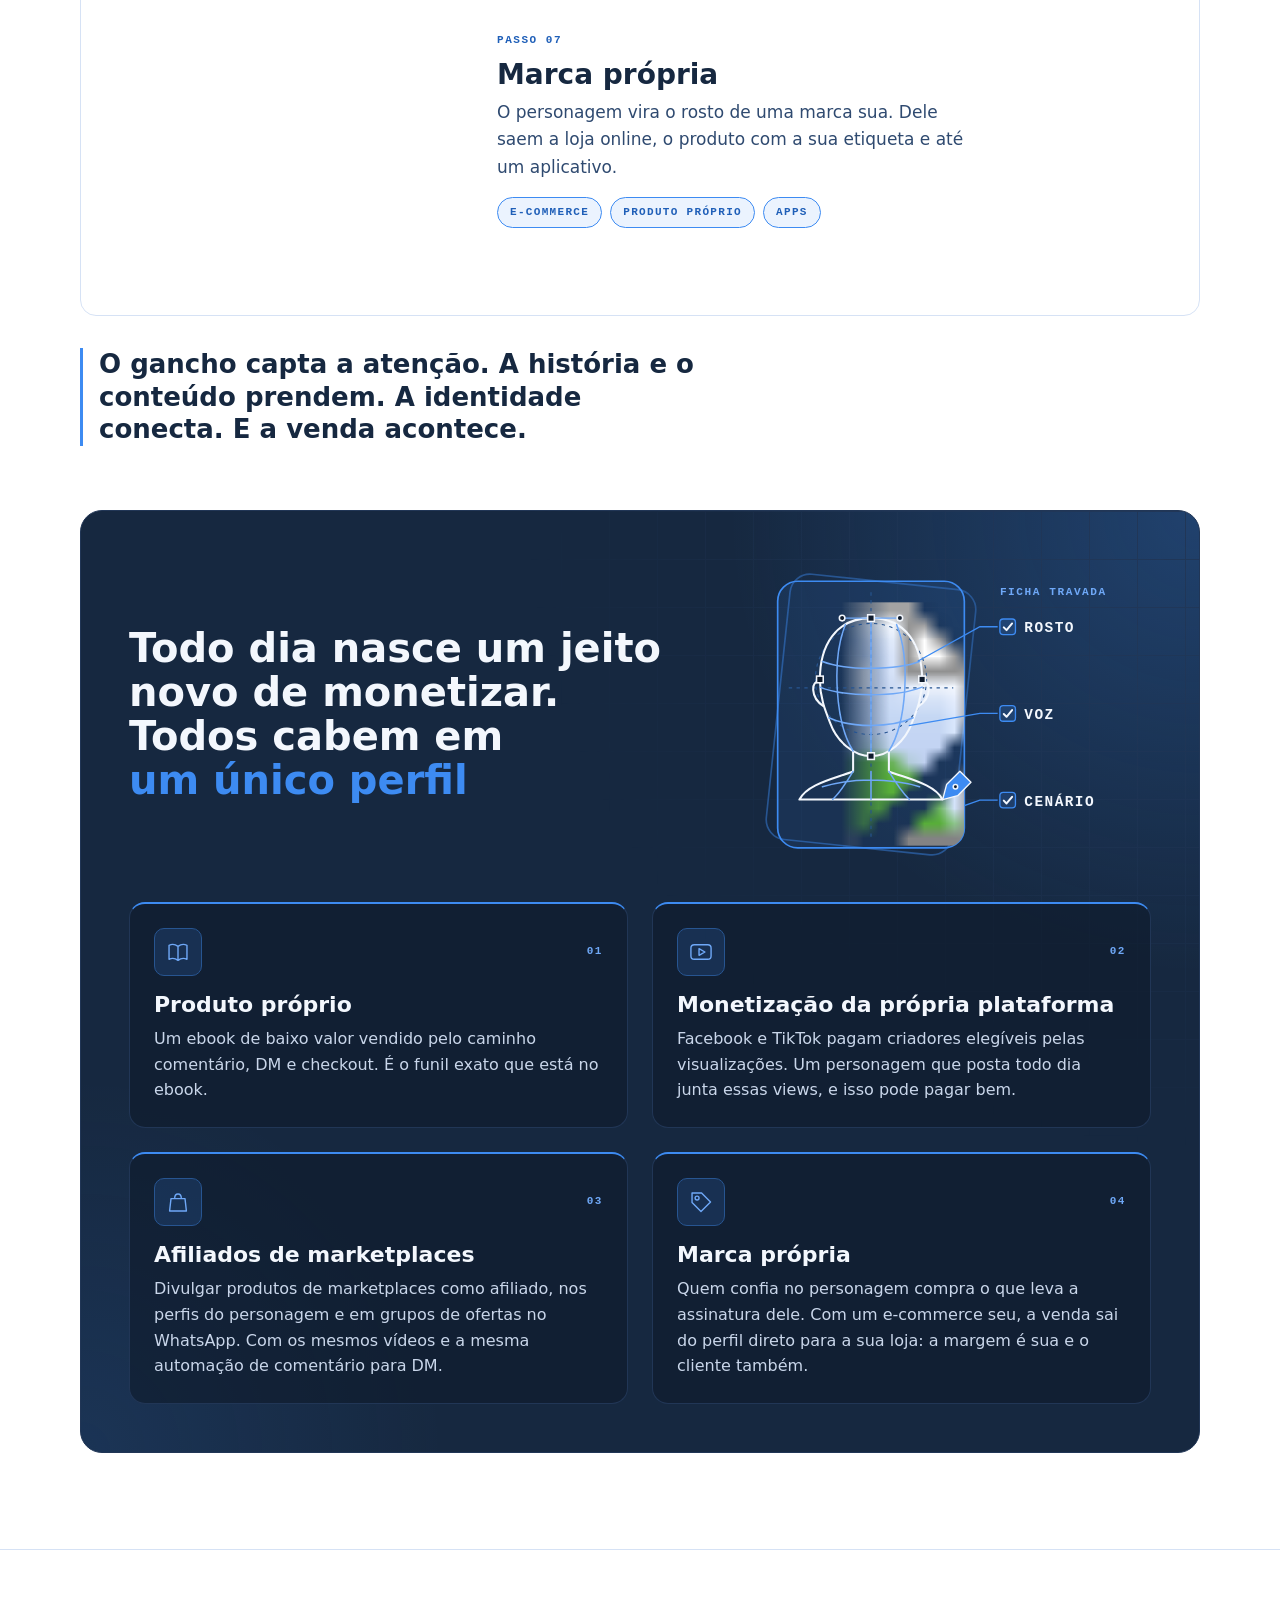
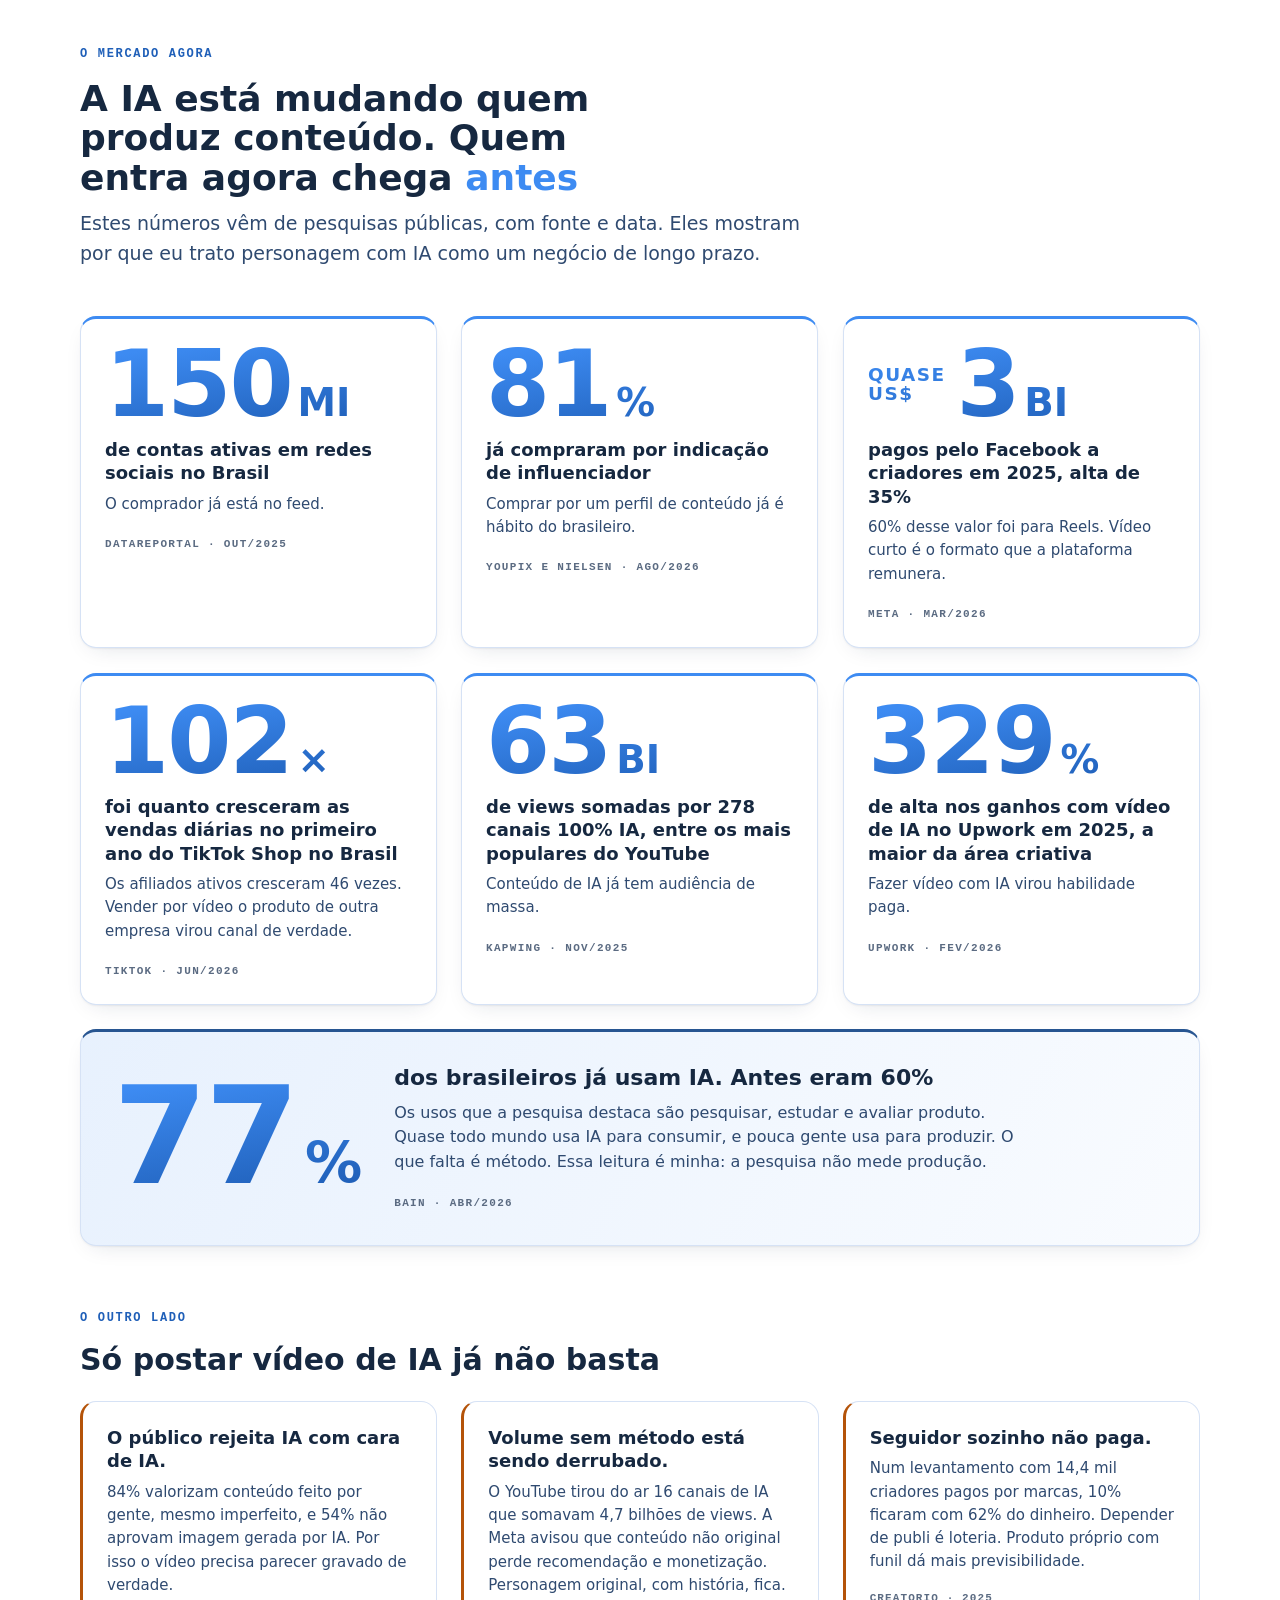
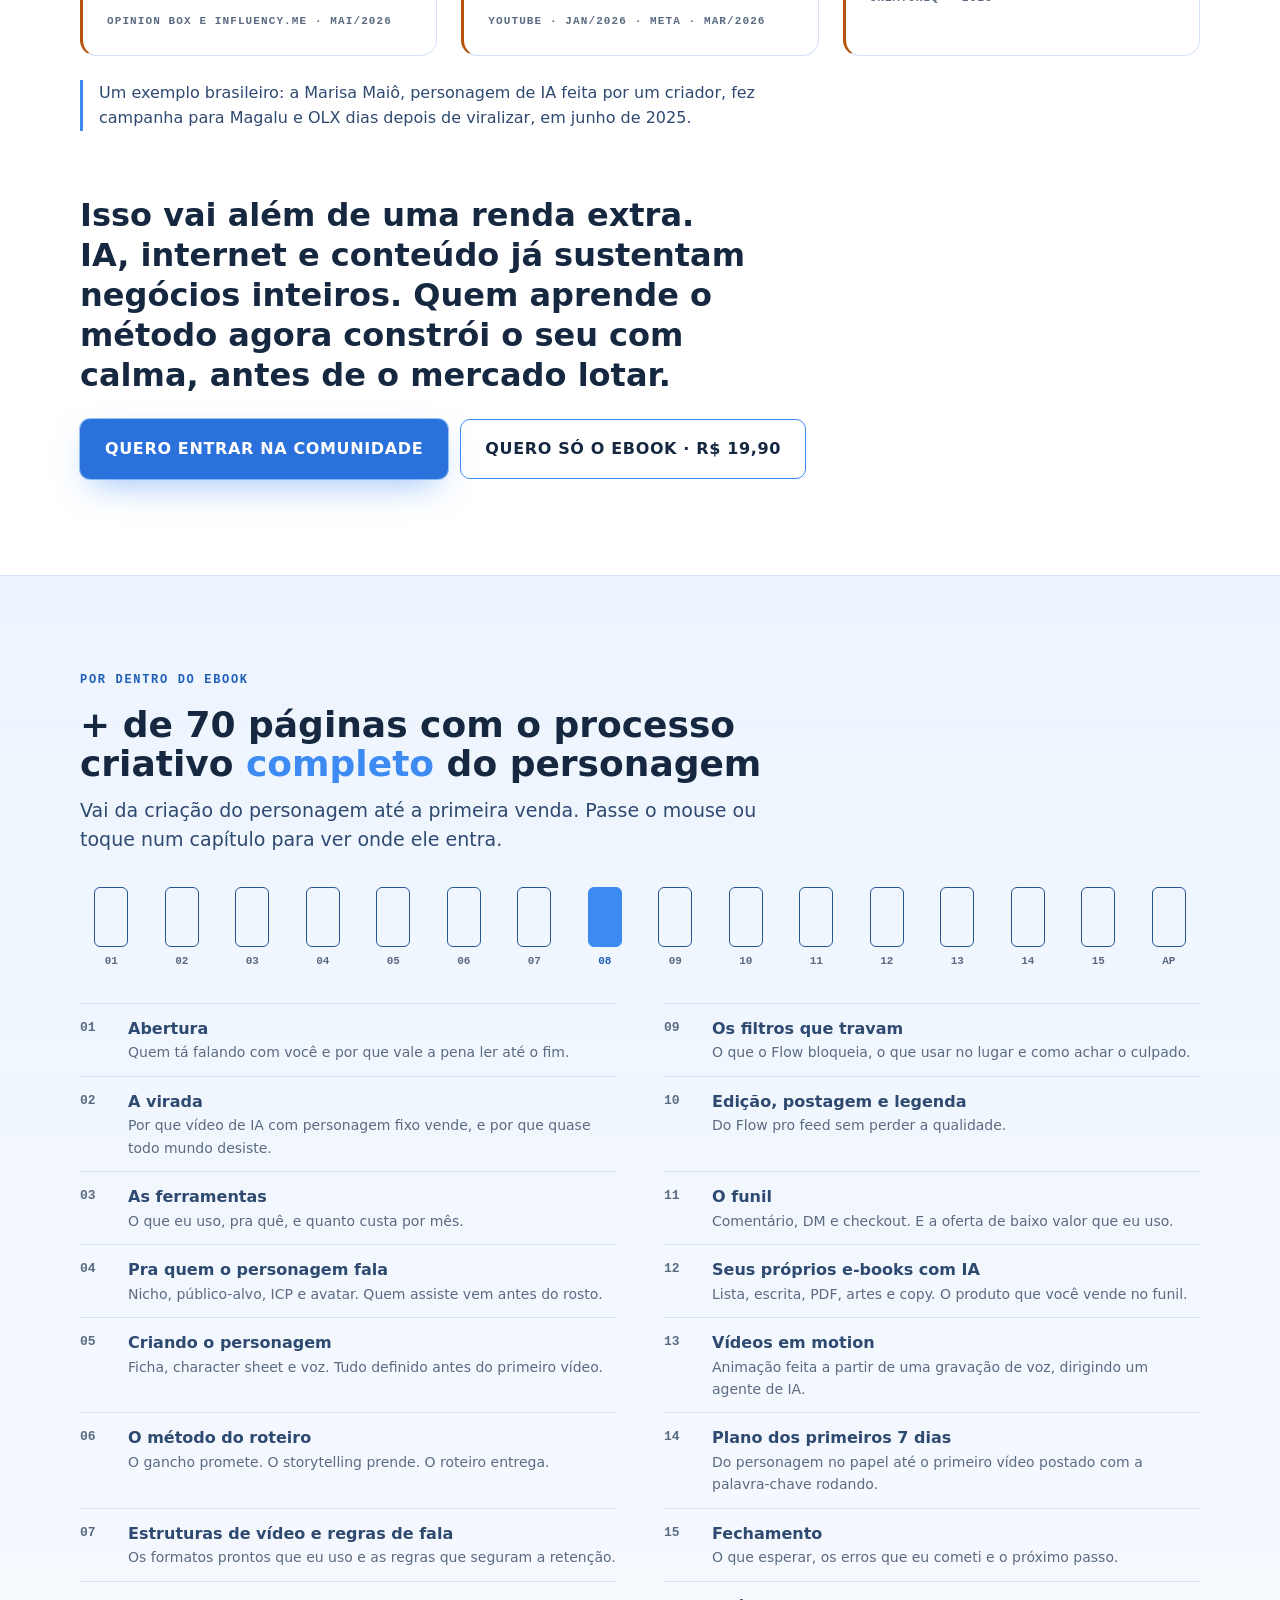
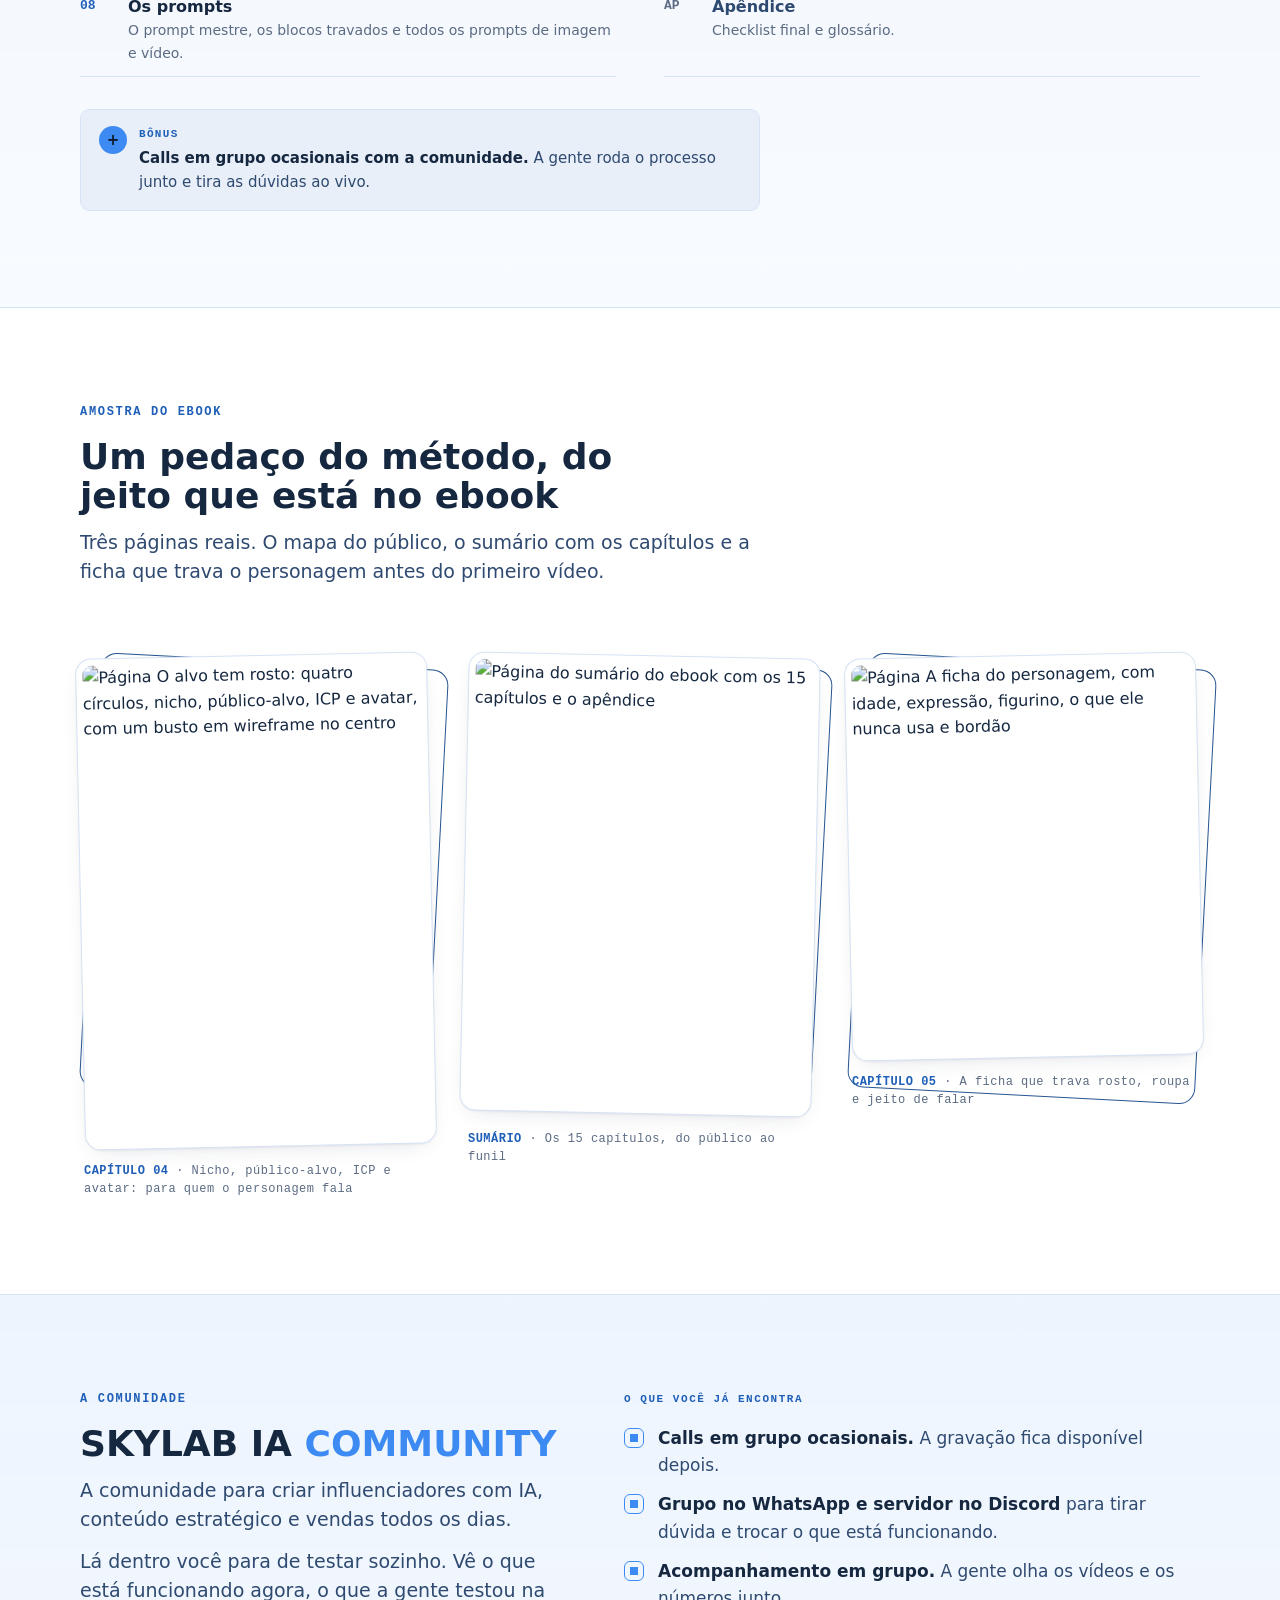
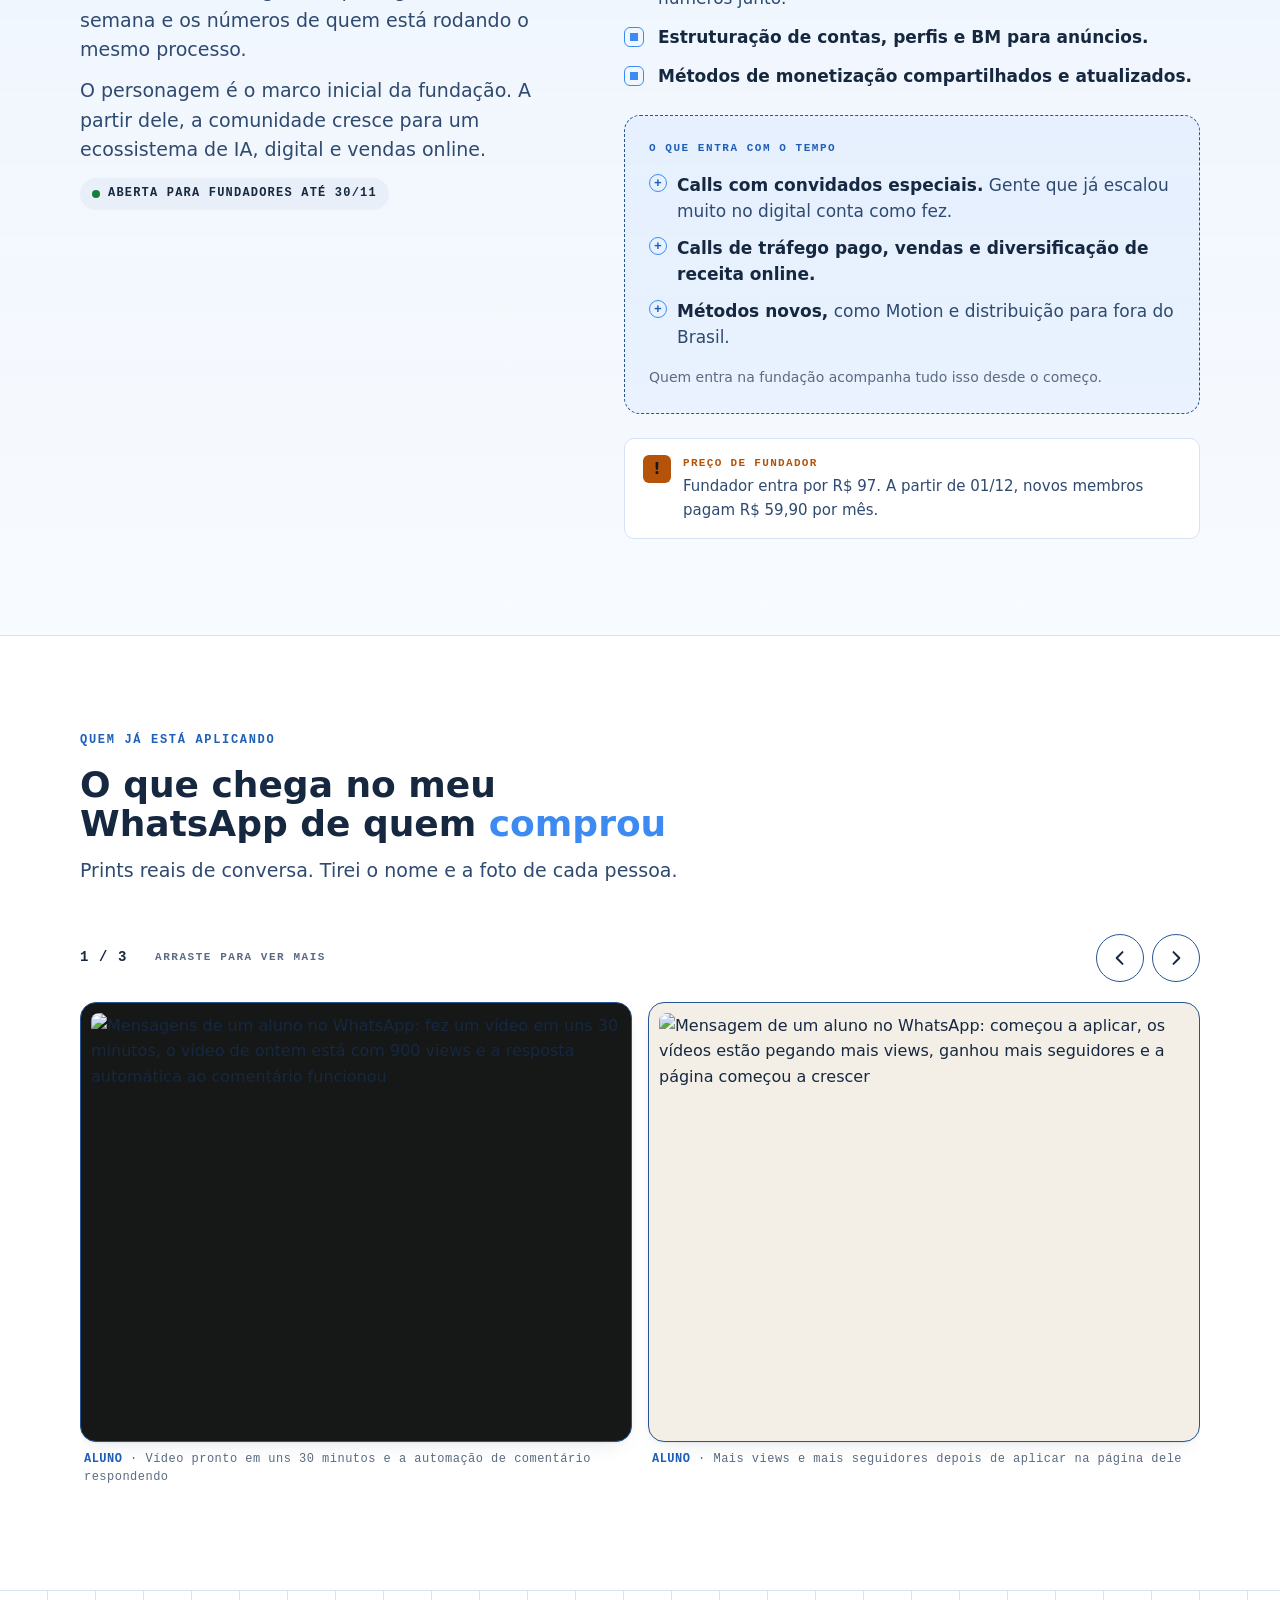
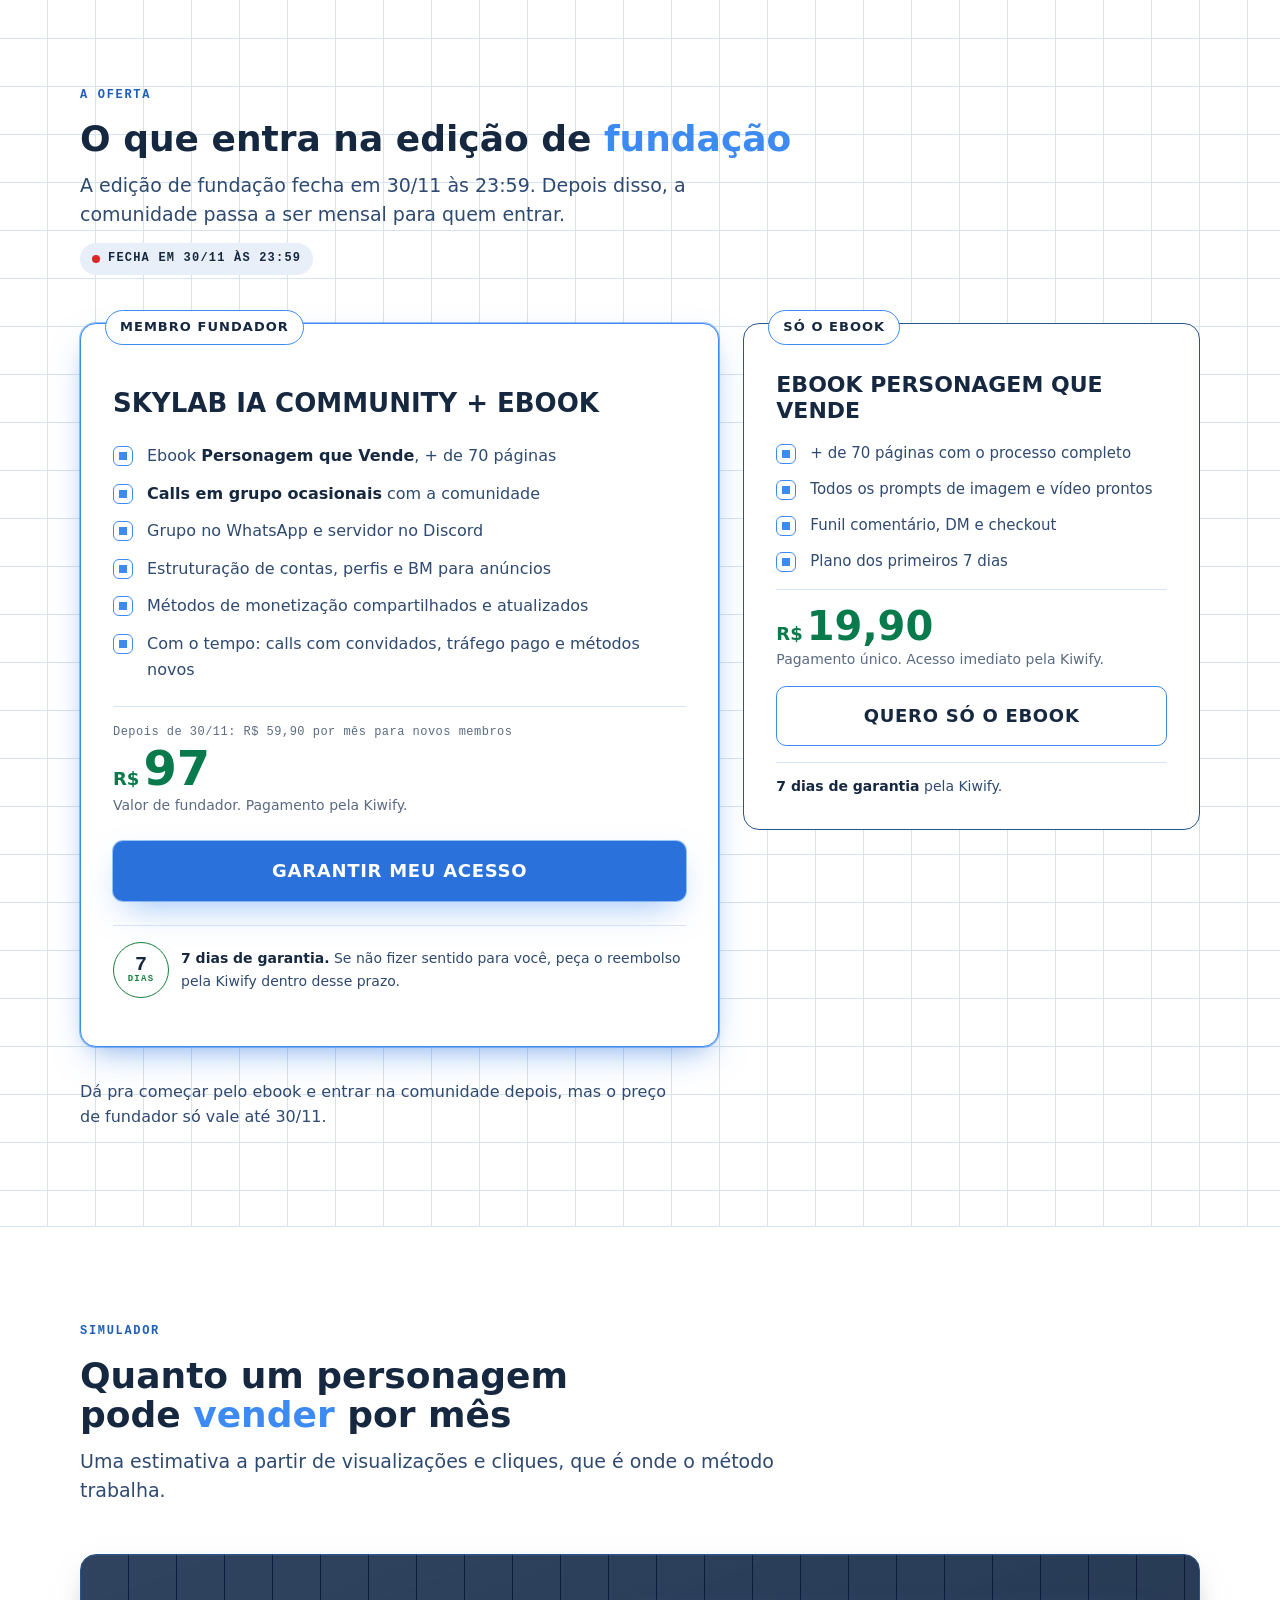
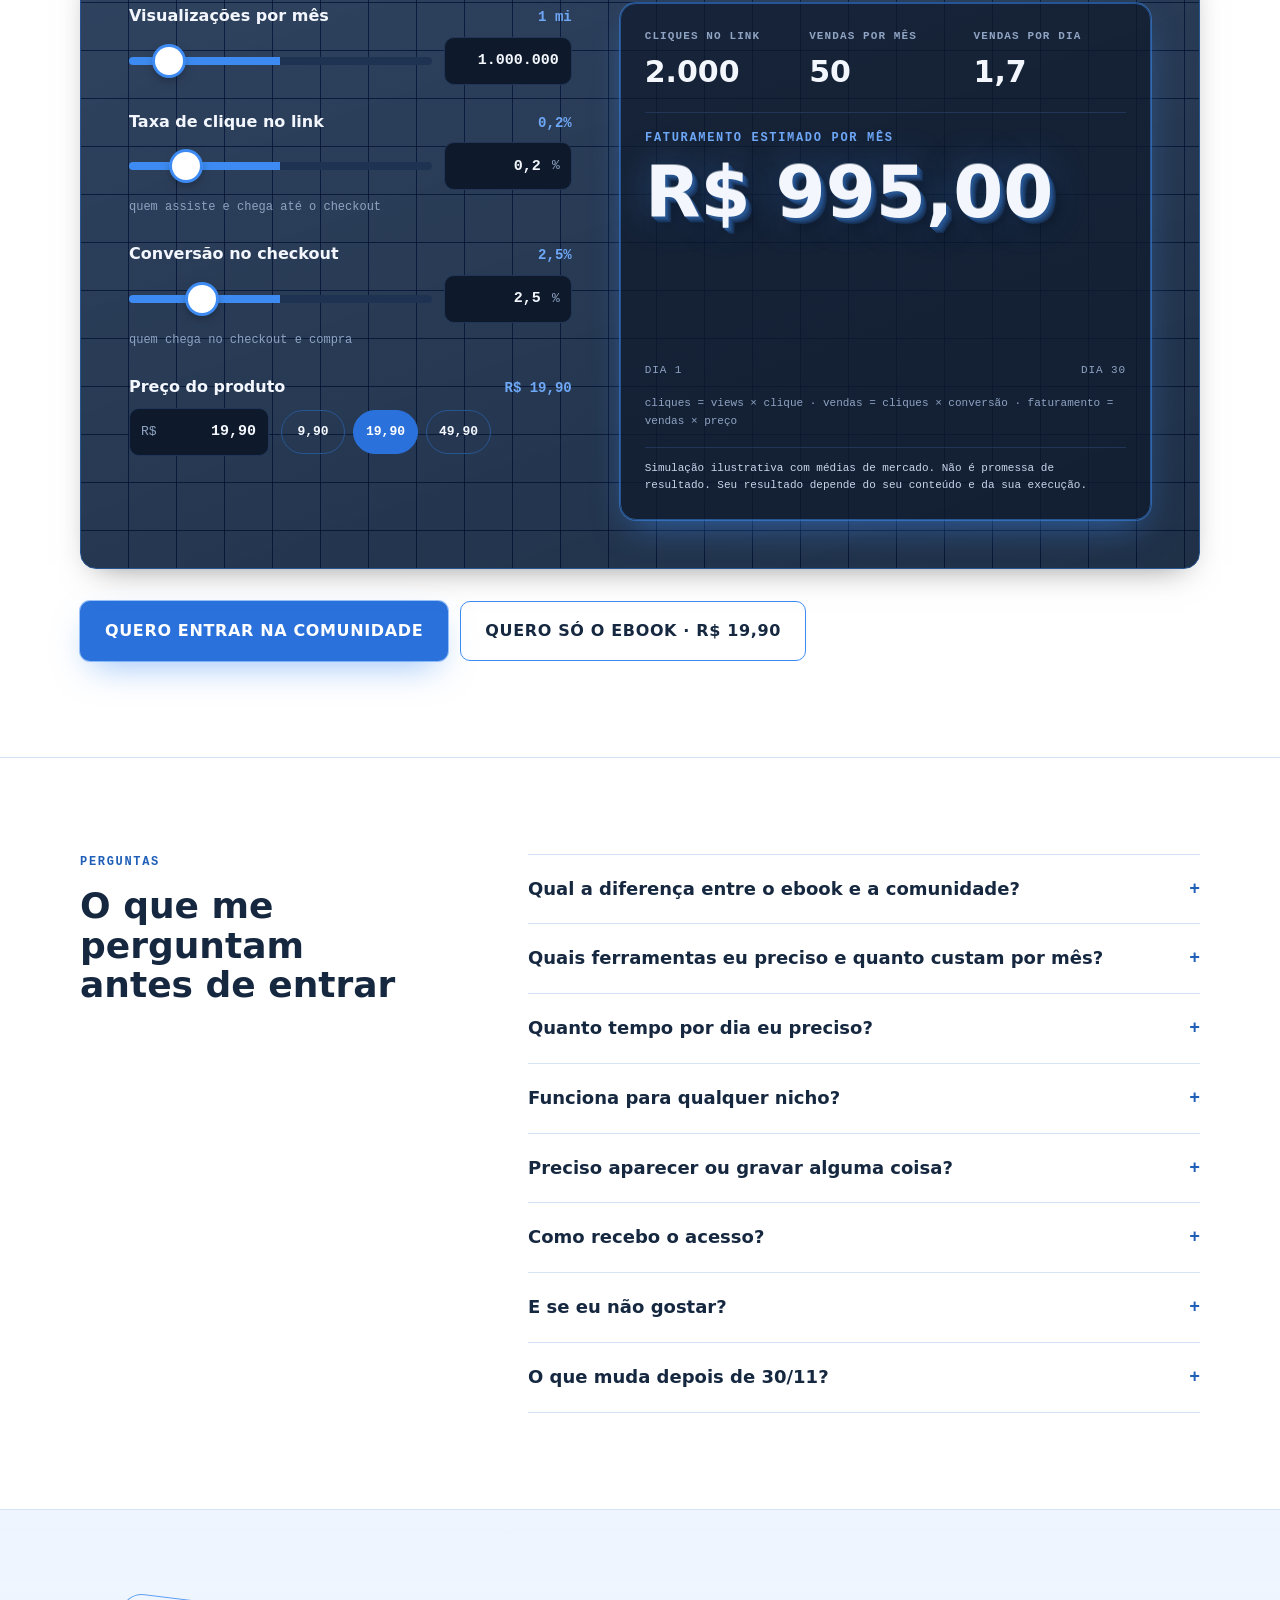
==== commit ccfe927e: "Add files via upload" ====
--- a/index.html
+++ b/index.html
@@ -1,30 +1,42 @@
 <!doctype html>
-<html lang="pt-BR">
+<html lang="pt-BR" data-theme="light">
 <head>
   <meta charset="utf-8">
   <meta name="viewport" content="width=device-width, initial-scale=1, viewport-fit=cover">
-  <title>SkyMetric · Agência de performance em tráfego pago</title>
-  <meta name="description" content="A SkyMetric é uma agência de performance em tráfego pago. Estratégia, criativo, rastreamento e relatório para transformar verba de anúncio em venda medida.">
-  <meta name="theme-color" content="#07090D">
-  <meta name="color-scheme" content="dark">
-  <link rel="canonical" href="https://skymetric.com.br/">
-
+  <title>Personagem que Vende · SkyLab IA Community</title>
+  <meta name="description" content="O processo que eu uso para criar vídeos com IA que parecem gravados de verdade e transformar comentário em venda. Comunidade de fundadores por R$ 97 até 30/11 ou só o ebook por R$ 19,90.">
+  <meta name="theme-color" content="#FFFFFF">
+  <meta name="color-scheme" content="light">
+
+  <link rel="canonical" href="https://skylabcommunity.com.br/">
+  <!-- Open Graph / Twitter -->
   <meta property="og:type" content="website">
-  <meta property="og:url" content="https://skymetric.com.br/">
+  <meta property="og:url" content="https://skylabcommunity.com.br/">
   <meta property="og:locale" content="pt_BR">
-  <meta property="og:title" content="SkyMetric · Agência de performance em tráfego pago">
-  <meta property="og:description" content="Estratégia, criativo, rastreamento e relatório para transformar verba de anúncio em venda medida.">
-  <meta property="og:image" content="https://skymetric.com.br/assets/og-image.png">
+  <meta property="og:title" content="Personagem que Vende · SkyLab IA Community">
+  <meta property="og:description" content="O processo que eu uso para criar vídeos com IA com personagem fixo e transformar comentário em venda.">
+  <meta property="og:image" content="https://skylabcommunity.com.br/assets/og-image.png">
   <meta property="og:image:width" content="1200">
   <meta property="og:image:height" content="630">
   <meta name="twitter:card" content="summary_large_image">
-  <meta name="twitter:image" content="https://skymetric.com.br/assets/og-image.png">
-
-  <link rel="icon" href="assets/aguia-azul.svg" type="image/svg+xml">
+  <meta name="twitter:site" content="@Luvidonviski">
+  <meta name="twitter:title" content="Personagem que Vende · SkyLab IA Community">
+  <meta name="twitter:description" content="O processo que eu uso para criar vídeos com IA com personagem fixo e transformar comentário em venda.">
+  <meta name="twitter:image" content="https://skylabcommunity.com.br/assets/og-image.png">
+
+  <link rel="icon" href="assets/favicon.svg" type="image/svg+xml">
   <link rel="apple-touch-icon" href="assets/apple-touch-icon.png">
-    <link rel="stylesheet" href="styles.css">
-
-  <!-- Meta Pixel Code (1868144297876380) -->
+
+  <!-- Fontes hospedadas no próprio site (pasta /fonts, licença OFL). Nenhuma dependência do Google Fonts.
+       site.css = @font-face + skylab.css + styles.css, gerado por tools/build.mjs -->
+  <link rel="preload" href="fonts/exo-2-latin-400-normal.woff2" as="font" type="font/woff2" crossorigin>
+  <link rel="preload" href="fonts/exo-2-latin-800-normal.woff2" as="font" type="font/woff2" crossorigin>
+  <link rel="stylesheet" href="site.css">
+
+  <!-- TRACKING · Google Tag Manager. Cole o container e descomente.
+  <script>(function(w,d,s,l,i){w[l]=w[l]||[];w[l].push({'gtm.start':new Date().getTime(),event:'gtm.js'});var f=d.getElementsByTagName(s)[0],j=d.createElement(s),dl=l!='dataLayer'?'&l='+l:'';j.async=true;j.src='https://www.googletagmanager.com/gtm.js?id='+i+dl;f.parentNode.insertBefore(j,f);})(window,document,'script','dataLayer','GTM-XXXXXXX');</script>
+  -->
+  <!-- Meta Pixel Code (1687925566262146). Se um dia colocar o Pixel dentro do GTM, apague este bloco para não contar em dobro. -->
   <script>
   !function(f,b,e,v,n,t,s)
   {if(f.fbq)return;n=f.fbq=function(){n.callMethod?
@@ -34,220 +46,803 @@
   t.src=v;s=b.getElementsByTagName(e)[0];
   s.parentNode.insertBefore(t,s)}(window, document,'script',
   'https://connect.facebook.net/en_US/fbevents.js');
-  fbq('init', '1868144297876380');
+  fbq('init', '1687925566262146');
   fbq('track', 'PageView');
   </script>
   <!-- End Meta Pixel Code -->
-
-  <script defer src="earth-tex.js"></script>
-  <script defer src="earth.js"></script>
+  <!-- TRACKING · GA4 direto (só se não usar GTM).
+  <script async src="https://www.googletagmanager.com/gtag/js?id=G-XXXXXXX"></script>
+  <script>window.dataLayer=window.dataLayer||[];function gtag(){dataLayer.push(arguments);}gtag('js',new Date());gtag('config','G-XXXXXXX');</script>
+  -->
+
   <script defer src="main.js"></script>
+  <script defer src="sim.js"></script>
 </head>
-<body>
-  <noscript><img height="1" width="1" style="display:none" alt="" src="https://www.facebook.com/tr?id=1868144297876380&amp;ev=PageView&amp;noscript=1"></noscript>
-  <a class="skip" href="#conteudo">Pular para o conteúdo</a>
-
-  <header class="top" data-top>
-    <div class="wrap top__in">
-      <a class="top__logo" href="#topo" aria-label="SkyMetric, início"><img src="assets/logo-p-branco.svg" width="180" height="35" alt="SkyMetric"></a>
-      <nav class="top__nav" aria-label="Seções" data-nav>
-        <a href="#visao">Visão</a>
-        <a href="#servicos">Serviços</a>
-        <a href="#metodo">Método</a>
-        <a href="#duvidas">Dúvidas</a>
-      </nav>
-      <a class="btn btn--light top__cta" href="#contato">Contato</a>
-      <button type="button" class="top__menu" aria-label="Abrir menu" aria-expanded="false" data-menu><span></span><span></span></button>
+<body class="sk-page">
+  <noscript><img height="1" width="1" style="display:none" alt="" src="https://www.facebook.com/tr?id=1687925566262146&amp;ev=PageView&amp;noscript=1"></noscript>
+  <!-- TRACKING · GTM noscript
+  <noscript><iframe src="https://www.googletagmanager.com/ns.html?id=GTM-XXXXXXX" height="0" width="0" style="display:none;visibility:hidden"></iframe></noscript>
+  -->
+
+  <!-- Barra de fundação -->
+  <header class="founder-bar">
+    <div class="wrap founder-bar__in">
+      <span class="wordmark" aria-label="SkyLab IA Community">SKYLAB IA <span class="sk-hl">COMMUNITY</span></span>
+      <p class="founder-bar__status">
+        <span class="sk-dot rec pulse" aria-hidden="true"></span>
+        <span data-closed-text="EDIÇÃO DE FUNDAÇÃO ENCERRADA">EDIÇÃO DE FUNDAÇÃO<span class="hide-sm"> · ATÉ 30/11 ÀS 23:59</span></span>
+        <span class="founder-bar__count" data-countdown hidden></span>
+      </p>
     </div>
   </header>
 
-  <main id="conteudo">
-    <!-- Topo: a Terra girando (earth.js) -->
-    <section class="hero" id="topo" aria-labelledby="hero-title">
-      <canvas class="hero__earth" data-earth aria-hidden="true"></canvas>
-      <div class="hero__fallback" aria-hidden="true"></div>
+  <main id="topo">
+    <!-- Hero -->
+    <section class="hero sk-grid" aria-labelledby="hero-title">
       <div class="wrap hero__in">
-        <p class="kicker"><span class="sq" aria-hidden="true"></span>voe alto</p>
-        <h1 id="hero-title" class="hero__title">Leve sua empresa ao <b>próximo nível</b></h1>
-        <p class="hero__lead">A SkyMetric é uma agência de performance em tráfego pago. A gente transforma verba de anúncio em venda medida, com estratégia, criativo e número na mesa.</p>
-        <div class="btn-row">
-          <a class="btn btn--primary" href="#contato">Quero um diagnóstico</a>
-          <a class="btn btn--ghost" href="#metodo">Como a gente trabalha</a>
-        </div>
-      </div>
-      <p class="hero__credit">Imagem da Terra: NASA Earth Observatory</p>
-    </section>
-
-    <!-- Plataformas -->
-    <div class="strip" aria-label="Plataformas em que a gente trabalha">
-      <ul class="wrap strip__in">
-        <li>Meta Ads</li><li>Google Ads</li><li>TikTok Ads</li><li>GA4</li><li>API de Conversões</li><li>RD Station</li>
-      </ul>
-    </div>
-
-    <!-- Nossa visão -->
-    <section class="section blue" id="visao" aria-labelledby="visao-title">
-      <img class="deco deco--diamond" src="assets/elemento2.svg" alt="" width="295" height="212" loading="lazy">
-      <img class="deco deco--eagle" src="assets/aguia-branca.svg" alt="" width="184" height="137" loading="lazy">
+        <div class="hero__copy">
+          <p class="sk-eyebrow">COMUNIDADE FUNDADORA<span class="sep">·</span>IA E VENDAS</p>
+          <h1 id="hero-title" class="hero__title">PERSONAGEM QUE <span class="sk-hl">VENDE</span></h1>
+          <p class="hero__lead">O processo que eu uso para criar vídeos com IA que parecem gravados de verdade e transformar comentário em venda.</p>
+          <div class="hero__cta">
+            <div class="btn-row">
+              <a class="sk-btn sk-btn--primary sk-btn--lg" href="#oferta" data-cta="hero-community">QUERO ENTRAR NA COMUNIDADE</a>
+              <a class="sk-btn sk-btn--ghost sk-btn--lg" href="#oferta" data-cta="hero-ebook">QUERO SÓ O EBOOK · R$ 19,90</a>
+            </div>
+            <p class="hero__note"><span class="nw">COMUNIDADE R$ 97</span><span class="sep">·</span><span class="nw">EBOOK R$ 19,90</span><span class="sep">·</span><span class="nw">ACESSO IMEDIATO</span><span class="sep">·</span><span class="nw">GARANTIA DE 7 DIAS</span></p>
+          </div>
+        </div>
+        <div class="hero__art" aria-hidden="true">
+          <div class="sk-stack hero__stack">
+            <div class="sk-frame sk-frame--back"></div>
+            <div class="sk-frame sk-frame--mid"></div>
+            <div class="sk-frame sk-frame--front">
+              <span class="sk-tc sk-tc--top"><span class="sk-dot rec pulse"></span>REC</span>
+              <span class="sk-play"></span>
+              <span class="sk-tc sk-tc--bottom" data-timecode>00:08</span>
+            </div>
+          </div>
+        </div>
+      </div>
+    </section>
+
+    <!-- Números + galeria de prints -->
+    <section class="section" id="numeros" aria-labelledby="numeros-title">
       <div class="wrap">
-        <h2 id="visao-title" class="title"><span class="title__sm">nossa<span class="sq" aria-hidden="true"></span></span><span class="title__lg">visão</span></h2>
-        <p class="lead lead--wide">De cima, o caminho aparece. Antes de mexer em anúncio, a gente olha o negócio inteiro: oferta, margem, funil e atendimento. É dessa altura que sai a estratégia.</p>
-        <ol class="pillars">
-          <li>
-            <span class="pillars__n">01</span>
-            <h3>visão</h3>
-            <p>Antes de subir campanha, a gente entende o seu número: ticket, margem e quanto dá para pagar por cliente.</p>
-          </li>
-          <li>
-            <span class="pillars__n">02</span>
-            <h3>precisão</h3>
-            <p>Público, criativo e oferta testados com método. Cada real investido tem um motivo.</p>
-          </li>
-          <li>
-            <span class="pillars__n">03</span>
-            <h3>altitude</h3>
-            <p>O que funciona ganha verba. O que não funciona sai. Assim a conta cresce sem perder margem.</p>
+        <div class="sk-section-head">
+          <p class="sk-eyebrow">O BASTIDOR EM NÚMEROS</p>
+          <h2 id="numeros-title">O que um personagem que não existe fez em menos de <em>30 dias</em></h2>
+          <p>Todos esses resultados foram obtidos sem aparecer, apenas com um personagem de IA.</p>
+        </div>
+      </div>
+
+      <!-- Placar. Valores finais já estão no HTML; o JS só anima a contagem. Conferidos com os prints abaixo. -->
+      <div class="score-wrap">
+        <ul class="score" data-theme="dark" aria-label="Resultados em menos de 30 dias">
+          <li class="score__item" data-tilt="6">
+            <p class="score__num">
+              <span class="visually-hidden">Mais de 6,4 milhões em visualizações</span>
+              <span aria-hidden="true"><span class="score__pre">+ DE</span><span class="score__line"><span class="score__val" data-count="6.4" data-decimals="1">6,4</span><span class="score__unit">MI</span></span></span>
+            </p>
+            <p class="score__label" aria-hidden="true">EM VISUALIZAÇÕES</p>
+          </li>
+          <li class="score__item" data-tilt="6">
+            <p class="score__num">
+              <span class="visually-hidden">Mais de 60 mil seguidores novos</span>
+              <span aria-hidden="true"><span class="score__pre">+ DE</span><span class="score__line"><span class="score__val" data-count="60" data-decimals="0">60</span><span class="score__unit">MIL</span></span></span>
+            </p>
+            <p class="score__label" aria-hidden="true">SEGUIDORES NOVOS</p>
+          </li>
+          <li class="score__item" data-tilt="6">
+            <p class="score__num">
+              <span class="visually-hidden">Mais de 2,7 mil reais faturados com ebook</span>
+              <span aria-hidden="true"><span class="score__pre">+ DE</span><span class="score__line"><span class="score__cur">R$</span><span class="score__val" data-count="2.7" data-decimals="1">2,7</span><span class="score__unit">MIL</span></span></span>
+            </p>
+            <p class="score__label" aria-hidden="true">FATURADOS COM EBOOK</p>
+          </li>
+        </ul>
+      </div>
+
+      <div class="wrap">
+        <div class="carousel" role="region" aria-label="Prints dos resultados" data-carousel>
+          <div class="carousel__bar">
+            <p class="carousel__count"><span data-car-index>1</span> / <span data-car-total>10</span></p>
+            <p class="carousel__say">Eu também achava improvável ver essas notificações e esses números em menos de 30 dias. Criar com IA mudou o que eu achava possível.</p>
+            <div class="carousel__nav">
+              <button type="button" class="carousel__btn" data-car-prev aria-label="Print anterior"><svg viewBox="0 0 24 24" aria-hidden="true"><path d="M15 5l-7 7 7 7"/></svg></button>
+              <button type="button" class="carousel__btn" data-car-next aria-label="Próximo print"><svg viewBox="0 0 24 24" aria-hidden="true"><path d="M9 5l7 7-7 7"/></svg></button>
+            </div>
+          </div>
+          <ul class="carousel__track" data-car-track data-gallery tabindex="0" aria-label="Arraste para o lado ou use as setas do teclado">
+            <li class="carousel__slide"><figure class="sk-proof"><button type="button" class="shot shot--flag" aria-label="Ampliar: perfil novo no Facebook com 38.811 visualizações"><span class="shot__flag">POUCO MAIS DE <b>24H</b> DE PERFIL CRIADO</span><img src="assets/img/fb-perfil-novo.webp" width="1332" height="685" alt="Perfil novo no Facebook com 825 seguidores e, no painel de 13 a 15 de novembro, 38.811 visualizações, 22.134 visualizações de 3 segundos e 7.178 de 1 minuto" loading="lazy" decoding="async"></button><figcaption><b>PERFIL NOVO</b> · 38.811 visualizações e 825 seguidores no Facebook, painel de 13 a 15/11</figcaption></figure></li>
+            <li class="carousel__slide"><figure class="sk-proof"><button type="button" class="shot" aria-label="Ampliar: receita dos últimos 30 dias na Kiwify"><img src="assets/img/kiwify-app.webp" width="739" height="1325" alt="App da Kiwify mostrando receita de R$ 2.753,34 nos últimos 30 dias, com o gráfico diário" loading="lazy" decoding="async"></button><figcaption>Receita dos últimos 30 dias no app da Kiwify</figcaption></figure></li>
+            <li class="carousel__slide"><figure class="sk-proof"><button type="button" class="shot" aria-label="Ampliar: notificações de venda"><img src="assets/img/kiwify-notificacoes.webp" width="1170" height="1323" alt="Cinco notificações de Venda Aprovada da Kiwify no celular" loading="lazy" decoding="async"></button><figcaption>Notificações de venda</figcaption></figure></li>
+            <li class="carousel__slide"><figure class="sk-proof"><button type="button" class="shot" aria-label="Ampliar: desempenho do Instagram"><img src="assets/img/ig-desempenho.webp" width="915" height="667" alt="Desempenho do Instagram com views, seguidores, alcance e conversas" loading="lazy" decoding="async"></button><figcaption>Alcance, seguidores e conversas no Instagram</figcaption></figure></li>
+            <li class="carousel__slide"><figure class="sk-proof"><button type="button" class="shot" aria-label="Ampliar: métricas do Instagram dia a dia"><img src="assets/img/ig-metricas.webp" width="898" height="972" alt="Gráficos diários de views, alcance, interações, cliques, visitas e seguidores no Instagram" loading="lazy" decoding="async"></button><figcaption>Métricas do Instagram dia a dia</figcaption></figure></li>
+            <li class="carousel__slide"><figure class="sk-proof"><button type="button" class="shot" aria-label="Ampliar: views e seguidores em 2 dias"><img src="assets/img/views-6-7-nov.webp" width="1170" height="642" alt="Painel com 197.426 views e 1.796 seguidores novos em dois dias" loading="lazy" decoding="async"></button><figcaption>Views e seguidores novos em 2 dias</figcaption></figure></li>
+            <li class="carousel__slide"><figure class="sk-proof"><button type="button" class="shot" aria-label="Ampliar: views e comentários por vídeo"><img src="assets/img/ig-por-video.webp" width="832" height="597" alt="Tabela com views, interações e comentários de cada vídeo" loading="lazy" decoding="async"></button><figcaption>Views e comentários por vídeo</figcaption></figure></li>
+            <li class="carousel__slide"><figure class="sk-proof"><button type="button" class="shot" aria-label="Ampliar: desempenho do Facebook"><img src="assets/img/fb-desempenho.webp" width="905" height="915" alt="Desempenho do Facebook com views, seguidores, visitas e vídeos" loading="lazy" decoding="async"></button><figcaption>Desempenho do Facebook</figcaption></figure></li>
+            <li class="carousel__slide"><figure class="sk-proof"><button type="button" class="shot" aria-label="Ampliar: métricas do Facebook dia a dia"><img src="assets/img/fb-metricas.webp" width="896" height="967" alt="Gráficos diários de views, espectadores, interações e seguidores no Facebook" loading="lazy" decoding="async"></button><figcaption>Métricas do Facebook dia a dia</figcaption></figure></li>
+            <li class="carousel__slide"><figure class="sk-proof"><button type="button" class="shot" aria-label="Ampliar: Instagram comparado com a categoria"><img src="assets/img/ig-comparativo.webp" width="897" height="687" alt="Comparativo do Instagram com perfis da mesma categoria" loading="lazy" decoding="async"></button><figcaption>Instagram comparado com perfis da categoria</figcaption></figure></li>
+            <li class="carousel__slide"><figure class="sk-proof"><button type="button" class="shot" aria-label="Ampliar: Facebook comparado com a categoria"><img src="assets/img/fb-comparativo.webp" width="901" height="687" alt="Comparativo do Facebook com páginas da mesma categoria" loading="lazy" decoding="async"></button><figcaption>Facebook comparado com páginas da categoria</figcaption></figure></li>
+          </ul>
+        </div>
+
+        <!-- ONDE TUDO COMEÇOU · prints do perfil e do feed no X entram aqui (ainda não recebidos) -->
+
+        <p class="proof-note">Insights de métricas dentro do Facebook e do Instagram, mais o painel de vendas da Kiwify.</p>
+      </div>
+    </section>
+
+    <!-- Dificuldades -->
+    <section class="section band problem" id="problema" aria-labelledby="problema-title">
+      <div class="wrap split">
+        <div class="sk-section-head">
+          <p class="sk-eyebrow">PRINCIPAIS DIFICULDADES</p>
+          <h2 id="problema-title">Por que quase todo mundo desiste do vídeo com IA</h2>
+          <p>Quase sempre o problema está fora da ferramenta.</p>
+          <p class="problem-close">Criar um personagem vai além de gerar uma imagem ou um vídeo. São os elementos e as variáveis por trás dele que fazem o público se conectar.</p>
+          <!-- Cinco takes do mesmo prompt, cinco rostos diferentes. Desenho próprio, em SVG. -->
+          <figure class="mismatch" aria-hidden="true">
+            <svg viewBox="0 0 560 190" focusable="false">
+              <defs>
+                <symbol id="wf-head" viewBox="0 0 120 150" overflow="visible">
+                  <path fill="none" stroke="currentColor" stroke-width="1.5" stroke-linecap="round" stroke-linejoin="round" vector-effect="non-scaling-stroke" d="M60 8C32 8 20 30 20 56C20 70 24 80 28 90C33 104 46 116 60 116C74 116 87 104 92 90C96 80 100 70 100 56C100 30 88 8 60 8ZM20 58C13 56 12 70 23 77M100 58C107 56 108 70 97 77M46 112V128C30 134 10 138 4 150H116C110 138 90 134 74 128V112M22 42C40 49 80 49 98 42M20 62C40 70 80 70 100 62M27 86C44 94 76 94 93 86M60 8V116M40 13C29 40 32 90 46 112M80 13C91 40 88 90 74 112"/>
+                </symbol>
+              </defs>
+              <g transform="translate(8 16) rotate(-3 48 75)"><rect class="fr" width="96" height="150" rx="14"/><circle class="rec" cx="13" cy="13" r="3.5"/><g transform="translate(12 36) scale(.6)"><use href="#wf-head" width="120" height="150"/><path class="hd" d="M22 40C30 16 90 16 98 40"/></g></g>
+              <g transform="translate(120 8) rotate(2 48 75)"><rect class="fr" width="96" height="150" rx="14"/><circle class="rec" cx="13" cy="13" r="3.5"/><g transform="translate(15 34) scale(.55 .62)"><use href="#wf-head" width="120" height="150"/><path class="hd" d="M24 36C4 70 8 120 16 136M96 36C116 70 112 120 104 136"/></g></g>
+              <g transform="translate(232 20) rotate(-1.5 48 75)"><rect class="fr" width="96" height="150" rx="14"/><circle class="rec" cx="13" cy="13" r="3.5"/><g transform="translate(8 40) scale(.67 .56)"><use href="#wf-head" width="120" height="150"/><path class="hd" d="M17 46C22 6 98 6 103 46ZM103 46H128"/></g></g>
+              <g transform="translate(344 10) rotate(3 48 75)"><rect class="fr" width="96" height="150" rx="14"/><circle class="rec" cx="13" cy="13" r="3.5"/><g transform="translate(13 36) scale(.58 .6)"><use href="#wf-head" width="120" height="150"/><path class="hd" d="M30 50H54V66H30ZM66 50H90V66H66ZM54 57H66"/></g></g>
+              <g transform="translate(456 16) rotate(-2 48 75)"><rect class="fr" width="96" height="150" rx="14"/><circle class="rec" cx="13" cy="13" r="3.5"/><g transform="translate(10 40) scale(.63 .58)"><use href="#wf-head" width="120" height="150"/><circle class="hd" cx="60" cy="0" r="10"/><path class="hd" d="M29 90C36 122 84 122 91 90"/></g></g>
+              <g class="ne"><path d="M107 92H117M107 98H117M115 87L109 103"/><path d="M219 92H229M219 98H229M227 87L221 103"/><path d="M331 92H341M331 98H341M339 87L333 103"/><path d="M443 92H453M443 98H453M451 87L445 103"/></g>
+            </svg>
+            <figcaption class="mismatch__cap">MESMO PROMPT. CINCO ROSTOS DIFERENTES.</figcaption>
+          </figure>
+        </div>
+        <ul class="pains">
+          <li>Cada clipe sai com uma pessoa diferente.</li>
+          <li>A voz muda no meio do vídeo e ninguém assiste até o fim.</li>
+          <li><span><b>Falta método.</b> Cada vídeo começa do zero.</span></li>
+          <li><span><b>Falta processo criativo.</b> Sem roteiro, o vídeo bonito não prende.</span></li>
+          <li><span><b>Falta definir o público-alvo, o ICP.</b> Sem saber para quem é, o personagem não conecta.</span></li>
+          <li>Não existe um processo claro do vídeo até a venda.</li>
+          <li>Não quer aparecer e não sabe gravar.</li>
+          <li>Os cursos ensinam ferramentas soltas e param antes do dinheiro.</li>
+        </ul>
+      </div>
+    </section>
+
+    <!-- A virada e o método -->
+    <section class="section" id="metodo" aria-labelledby="metodo-title">
+      <div class="wrap">
+        <div class="method-head">
+          <div class="sk-section-head">
+            <p class="sk-eyebrow">O MÉTODO</p>
+            <h2 id="metodo-title">O público segue entretenimento e <em>identidade</em>. É assim que uma marca funciona.</h2>
+          </div>
+          <div class="method-head__text">
+            <p>Por trás de uma marca quase nunca existe um rosto. Mesmo assim, o público se reconhece nela, aprova e volta, cada pessoa por um motivo.</p>
+            <p>Um personagem com identidade travada faz o mesmo. Quando eu travei o rosto, a voz e o cenário, as pessoas começaram a voltar. Depois vieram os comentários. Depois, as vendas.</p><!-- REVIEW -->
+          </div>
+        </div>
+
+        <!-- A resposta ao desenho das dificuldades: a mesma personagem em cinco dias seguidos -->
+        <figure class="match" aria-hidden="true">
+          <div class="match__row">
+            <span class="match__f"><img src="assets/img/avatar-a.webp" width="360" height="480" alt="" loading="lazy" decoding="async"><i>DIA 01</i></span>
+            <span class="match__f" style="--s:1.12;--x:-3%;--y:2%"><img src="assets/img/avatar-a.webp" width="360" height="480" alt="" loading="lazy" decoding="async"><i>DIA 02</i></span>
+            <span class="match__f" style="--s:1.05;--x:3%;--y:-1%"><img src="assets/img/avatar-a.webp" width="360" height="480" alt="" loading="lazy" decoding="async"><i>DIA 03</i></span>
+            <span class="match__f" style="--s:1.18;--x:1%;--y:4%"><img src="assets/img/avatar-a.webp" width="360" height="480" alt="" loading="lazy" decoding="async"><i>DIA 04</i></span>
+            <span class="match__f" style="--s:1.08;--x:-2%;--y:1%"><img src="assets/img/avatar-a.webp" width="360" height="480" alt="" loading="lazy" decoding="async"><i>DIA 05</i></span>
+          </div>
+          <figcaption class="mismatch__cap">MESMA FICHA. O MESMO ROSTO TODO DIA.</figcaption>
+        </figure>
+
+        <ol class="steps">
+          <li class="step">
+            <img src="assets/img/nicho-800.webp" srcset="assets/img/nicho-480.webp 480w, assets/img/nicho-800.webp 800w" sizes="(min-width: 1024px) 350px, (min-width: 600px) 45vw, 92vw" width="800" height="800" alt="" loading="lazy" decoding="async">
+            <span class="step__n">PASSO 01</span>
+            <h3>Nicho</h3>
+            <p>O assunto vem antes do rosto. Um tema que o público comenta e compra todo dia, como receita ou dica da casa.</p>
+          </li>
+          <li class="step">
+            <img src="assets/img/personagem-800.webp" srcset="assets/img/personagem-480.webp 480w, assets/img/personagem-800.webp 800w" sizes="(min-width: 1024px) 350px, (min-width: 600px) 45vw, 92vw" width="800" height="800" alt="" loading="lazy" decoding="async">
+            <span class="step__n">PASSO 02</span>
+            <h3>Personagem</h3>
+            <p>Uma ficha com rosto, voz e cenário. É ela que mantém a mesma pessoa em todos os clipes.</p>
+          </li>
+          <li class="step">
+            <img src="assets/img/roteiro-800.webp" srcset="assets/img/roteiro-480.webp 480w, assets/img/roteiro-800.webp 800w" sizes="(min-width: 1024px) 350px, (min-width: 600px) 45vw, 92vw" width="800" height="800" alt="" loading="lazy" decoding="async">
+            <span class="step__n">PASSO 03</span>
+            <h3>Processo criativo</h3>
+            <p>Os roteiros saem de cinco pilares, um mapa da história e modelos de gancho prontos.</p>
+          </li>
+          <li class="step">
+            <img src="assets/img/producao-800.webp" srcset="assets/img/producao-480.webp 480w, assets/img/producao-800.webp 800w" sizes="(min-width: 1024px) 350px, (min-width: 600px) 45vw, 92vw" width="800" height="800" alt="" loading="lazy" decoding="async">
+            <span class="step__n">PASSO 04</span>
+            <h3>Produção</h3>
+            <p>O prompt mestre, todos os prompts de imagem e vídeo, e o que fazer quando um filtro bloqueia a geração.</p>
+          </li>
+          <li class="step">
+            <img src="assets/img/funil-800.webp" srcset="assets/img/funil-480.webp 480w, assets/img/funil-800.webp 800w" sizes="(min-width: 1024px) 350px, (min-width: 600px) 45vw, 92vw" width="800" height="800" alt="" loading="lazy" decoding="async">
+            <span class="step__n">PASSO 05</span>
+            <h3>Funil</h3>
+            <p>O comentário vira DM, a DM leva ao checkout. Oferta de baixo valor com order bump e combo.</p>
+          </li>
+          <li class="step">
+            <img src="assets/img/monetizacao-800.webp" srcset="assets/img/monetizacao-480.webp 480w, assets/img/monetizacao-800.webp 800w" sizes="(min-width: 1024px) 350px, (min-width: 600px) 45vw, 92vw" width="800" height="800" alt="" loading="lazy" decoding="async">
+            <span class="step__n">PASSO 06</span>
+            <h3>Monetização</h3>
+            <p>Além do produto próprio: pagamento por views no Facebook e no TikTok, afiliado de marketplaces e grupos de ofertas no WhatsApp.</p>
+          </li>
+          <li class="step step--wide">
+            <img src="assets/img/marca-800.webp" srcset="assets/img/marca-480.webp 480w, assets/img/marca-800.webp 800w" sizes="(min-width: 1024px) 350px, (min-width: 600px) 45vw, 92vw" width="800" height="800" alt="" loading="lazy" decoding="async">
+            <div class="step__body">
+              <span class="step__n">PASSO 07</span>
+              <h3>Marca própria</h3>
+              <p>O personagem vira o rosto de uma marca sua. Dele saem a loja online, o produto com a sua etiqueta e até um aplicativo.</p>
+              <ul class="step__tags" aria-label="Caminhos da marca própria"><li>E-COMMERCE</li><li>PRODUTO PRÓPRIO</li><li>APPS</li></ul>
+            </div>
           </li>
         </ol>
-      </div>
-    </section>
-
-    <!-- Serviços -->
-    <section class="section" id="servicos" aria-labelledby="servicos-title">
+
+        <p class="method-line">O gancho capta a atenção. A história e o conteúdo prendem. A identidade conecta. E a venda acontece.</p>
+
+        <div class="ways" data-theme="dark">
+          <div class="ways__head">
+            <h3 class="ways__title">Todo dia nasce um jeito novo de monetizar. Todos cabem em <span class="sk-hl">um único perfil</span></h3>
+            <!-- A ficha do personagem sendo desenhada. Os traços animam quando o bloco entra na tela (main.js, [data-draw]). -->
+            <figure class="sheet" data-draw aria-hidden="true">
+              <svg viewBox="0 0 360 280" focusable="false">
+                <rect class="card-back pop" style="--i:0" x="24" y="20" width="168" height="240" rx="18" transform="rotate(6 108 140)"/>
+                <defs>
+                  <clipPath id="sheet-clip"><rect x="24" y="20" width="168" height="240" rx="18"/></clipPath>
+                  <linearGradient id="sheet-fade" x1="0" x2="1" y1="0" y2="0"><stop offset=".34" stop-color="#fff" stop-opacity="0"/><stop offset=".6" stop-color="#fff" stop-opacity="1"/></linearGradient>
+                  <mask id="sheet-mask"><rect x="24" y="20" width="168" height="240" fill="url(#sheet-fade)"/></mask>
+                </defs>
+                <rect class="card" x="24" y="20" width="168" height="240" rx="18"/>
+                <!-- o personagem pronto aparece na metade direita, por baixo do traço -->
+                <g clip-path="url(#sheet-clip)" class="pop" style="--i:12"><image href="assets/img/avatar-b.webp" x="-2" y="39" width="219" height="219" mask="url(#sheet-mask)"/></g>
+                <g class="pop" style="--i:0"><circle class="guide" cx="108" cy="108" r="50"/><path class="guide" d="M108 30V250M34 116H182"/></g>
+                <g transform="translate(39 44) scale(1.15)">
+                  <path class="ln" style="--i:1" pathLength="1" d="M60 8C32 8 20 30 20 56C20 70 24 80 28 90C33 104 46 116 60 116C74 116 87 104 92 90C96 80 100 70 100 56C100 30 88 8 60 8Z"/>
+                  <path class="ln" style="--i:3" pathLength="1" d="M20 58C13 56 12 70 23 77"/>
+                  <path class="ln" style="--i:3" pathLength="1" d="M100 58C107 56 108 70 97 77"/>
+                  <path class="ln" style="--i:4" pathLength="1" d="M46 112V128C30 134 10 138 4 150H116C110 138 90 134 74 128V112"/>
+                  <path class="ln ln--soft" style="--i:6" pathLength="1" d="M22 42C40 49 80 49 98 42"/>
+                  <path class="ln ln--soft" style="--i:7" pathLength="1" d="M20 62C40 70 80 70 100 62"/>
+                  <path class="ln ln--soft" style="--i:8" pathLength="1" d="M27 86C44 94 76 94 93 86"/>
+                  <path class="ln ln--soft" style="--i:6" pathLength="1" d="M60 8V116"/>
+                  <path class="ln ln--soft" style="--i:7" pathLength="1" d="M40 13C29 40 32 90 46 112"/>
+                  <path class="ln ln--soft" style="--i:8" pathLength="1" d="M80 13C91 40 88 90 74 112"/>
+                  <path class="ln ln--soft" style="--i:9" pathLength="1" d="M60 128V150M46 128C40 138 34 146 30 150M74 128C80 138 86 146 90 150M22 140C45 133 75 133 98 140"/>
+                </g>
+                <g class="pop" style="--i:2">
+                  <path class="hdl" d="M82 53.2H134"/><circle class="pt" cx="82" cy="53.2" r="2.5"/><circle class="pt" cx="134" cy="53.2" r="2.5"/>
+                  <rect class="pt" x="105" y="50.2" width="6" height="6"/><rect class="pt" x="59" y="105.4" width="6" height="6"/><rect class="pt" x="151" y="105.4" width="6" height="6"/><rect class="pt" x="105" y="174.4" width="6" height="6"/>
+                </g>
+                <g class="pop" style="--i:5"><path class="pen" d="M172.5 216.5 176 203 188 191 198 201 186 213Z"/><circle class="pt" cx="184" cy="205" r="2"/></g>
+                <text class="tag pop" style="--i:9" x="224" y="32">FICHA TRAVADA</text>
+                <path class="lead" style="--i:10" pathLength="1" d="M150 92 206 61H222"/>
+                <path class="lead" style="--i:11" pathLength="1" d="M142 150 206 139H222"/>
+                <path class="lead" style="--i:12" pathLength="1" d="M192 222 206 217H222"/>
+                <g class="pop" style="--i:11"><rect class="chk" x="224" y="54" width="14" height="14" rx="3"/><path class="chk-v" d="M227.5 61.5 230 64 235 58"/><text x="246" y="66">ROSTO</text></g>
+                <g class="pop" style="--i:12"><rect class="chk" x="224" y="132" width="14" height="14" rx="3"/><path class="chk-v" d="M227.5 139.5 230 142 235 136"/><text x="246" y="144">VOZ</text></g>
+                <g class="pop" style="--i:13"><rect class="chk" x="224" y="210" width="14" height="14" rx="3"/><path class="chk-v" d="M227.5 217.5 230 220 235 214"/><text x="246" y="222">CENÁRIO</text></g>
+              </svg>
+            </figure>
+          </div>
+          <ol class="ways__list">
+            <li>
+              <div class="ways__top"><span class="ways__ic" aria-hidden="true"><svg viewBox="0 0 100 100"><path d="M50 30C40 22 26 22 18 26V76C26 72 40 72 50 80C60 72 74 72 82 76V26C74 22 60 22 50 30ZM50 30V80"/></svg></span><span class="ways__n">01</span></div>
+              <h4>Produto próprio</h4>
+              <p>Um ebook de baixo valor vendido pelo caminho comentário, DM e checkout. É o funil exato que está no ebook.</p>
+            </li>
+            <li>
+              <div class="ways__top"><span class="ways__ic" aria-hidden="true"><svg viewBox="0 0 100 100"><rect x="14" y="24" width="72" height="52" rx="12"/><path d="M43 38V62L64 50Z"/></svg></span><span class="ways__n">02</span></div>
+              <h4>Monetização da própria plataforma</h4>
+              <p>Facebook e TikTok pagam criadores elegíveis pelas visualizações. Um personagem que posta todo dia junta essas views, e isso pode pagar bem.</p><!-- REVIEW -->
+            </li>
+            <li>
+              <div class="ways__top"><span class="ways__ic" aria-hidden="true"><svg viewBox="0 0 100 100"><path d="M25 38H75L80 82H20ZM38 38C38 16 62 16 62 38"/></svg></span><span class="ways__n">03</span></div>
+              <h4>Afiliados de marketplaces</h4>
+              <p>Divulgar produtos de marketplaces como afiliado, nos perfis do personagem e em grupos de ofertas no WhatsApp. Com os mesmos vídeos e a mesma automação de comentário para DM.</p>
+            </li>
+            <li>
+              <div class="ways__top"><span class="ways__ic" aria-hidden="true"><svg viewBox="0 0 100 100"><path d="M18 18H52L84 50 50 84 18 52Z"/><circle cx="36" cy="36" r="7"/></svg></span><span class="ways__n">04</span></div>
+              <h4>Marca própria</h4>
+              <p>Quem confia no personagem compra o que leva a assinatura dele. Com um e-commerce seu, a venda sai do perfil direto para a sua loja: a margem é sua e o cliente também.</p>
+            </li>
+          </ol>
+        </div>
+      </div>
+    </section>
+
+    <!-- Mercado: números de pesquisas públicas enviados pelo autor. Cada um leva fonte e data. Não alterar um número sem a fonte. -->
+    <section class="section market" id="mercado" aria-labelledby="mercado-title">
       <div class="wrap">
-        <h2 id="servicos-title" class="title"><span class="title__sm">nossos<span class="sq" aria-hidden="true"></span></span><span class="title__lg">serviços</span></h2>
-        <p class="lead">Tudo que fica entre o seu produto e a venda pelo anúncio.</p>
-        <ul class="cards">
-          <li class="card"><span class="card__n">01</span><h3>Tráfego pago</h3><p>Campanhas em Meta Ads, Google Ads e TikTok Ads, da estrutura da conta à otimização do dia a dia.</p></li>
-          <li class="card"><span class="card__n">02</span><h3>Criativos e copy</h3><p>Roteiro, peça e texto de anúncio pensados para o público certo e testados em volume.</p></li>
-          <li class="card"><span class="card__n">03</span><h3>Landing pages e funil</h3><p>Páginas rápidas e funis que levam o clique até a venda ou até o seu WhatsApp.</p></li>
-          <li class="card"><span class="card__n">04</span><h3>Rastreamento e dados</h3><p>Pixel, API de Conversões e GA4 configurados para a plataforma aprender com venda de verdade.</p></li>
-          <li class="card"><span class="card__n">05</span><h3>Relatório mensal</h3><p>CAC, ROI, LTV e faturamento num relatório que você lê em cinco minutos.</p></li>
-          <li class="card"><span class="card__n">06</span><h3>CRM e automação</h3><p>Lead organizado e resposta rápida no WhatsApp, para o comercial não perder venda.</p></li>
+        <div class="sk-section-head">
+          <p class="sk-eyebrow">O MERCADO AGORA</p>
+          <h2 id="mercado-title">A IA está mudando quem produz conteúdo. Quem entra agora chega <em>antes</em></h2>
+          <p>Estes números vêm de pesquisas públicas, com fonte e data. Eles mostram por que eu trato personagem com IA como um negócio de longo prazo.</p>
+        </div>
+
+        <ul class="stats">
+          <li class="stat">
+            <p class="stat__num"><span class="visually-hidden">150 milhões</span><span aria-hidden="true"><span data-count="150">150</span><small>MI</small></span></p>
+            <h3 class="stat__label">de contas ativas em redes sociais no Brasil</h3>
+            <p class="stat__take">O comprador já está no feed.</p>
+            <p class="stat__src">DATAREPORTAL · OUT/2025</p>
+          </li>
+          <li class="stat">
+            <p class="stat__num"><span class="visually-hidden">81 por cento</span><span aria-hidden="true"><span data-count="81">81</span><small>%</small></span></p>
+            <h3 class="stat__label">já compraram por indicação de influenciador</h3>
+            <p class="stat__take">Comprar por um perfil de conteúdo já é hábito do brasileiro.</p>
+            <p class="stat__src">YOUPIX E NIELSEN · AGO/2026</p>
+          </li>
+          <li class="stat">
+            <p class="stat__num"><span class="visually-hidden">Quase 3 bilhões de dólares</span><span aria-hidden="true"><i>QUASE US$</i><span data-count="3">3</span><small>BI</small></span></p>
+            <h3 class="stat__label">pagos pelo Facebook a criadores em 2025, alta de 35%</h3>
+            <p class="stat__take">60% desse valor foi para Reels. Vídeo curto é o formato que a plataforma remunera.</p>
+            <p class="stat__src">META · MAR/2026</p>
+          </li>
+          <li class="stat">
+            <p class="stat__num"><span class="visually-hidden">102 vezes</span><span aria-hidden="true"><span data-count="102">102</span><small>×</small></span></p>
+            <h3 class="stat__label">foi quanto cresceram as vendas diárias no primeiro ano do TikTok Shop no Brasil</h3>
+            <p class="stat__take">Os afiliados ativos cresceram 46 vezes. Vender por vídeo o produto de outra empresa virou canal de verdade.</p>
+            <p class="stat__src">TIKTOK · JUN/2026</p>
+          </li>
+          <li class="stat">
+            <p class="stat__num"><span class="visually-hidden">63 bilhões</span><span aria-hidden="true"><span data-count="63">63</span><small>BI</small></span></p>
+            <h3 class="stat__label">de views somadas por 278 canais 100% IA, entre os mais populares do YouTube</h3>
+            <p class="stat__take">Conteúdo de IA já tem audiência de massa.</p>
+            <p class="stat__src">KAPWING · NOV/2025</p>
+          </li>
+          <li class="stat">
+            <p class="stat__num"><span class="visually-hidden">329 por cento</span><span aria-hidden="true"><span data-count="329">329</span><small>%</small></span></p>
+            <h3 class="stat__label">de alta nos ganhos com vídeo de IA no Upwork em 2025, a maior da área criativa</h3>
+            <p class="stat__take">Fazer vídeo com IA virou habilidade paga.</p>
+            <p class="stat__src">UPWORK · FEV/2026</p>
+          </li>
+          <li class="stat stat--wide">
+            <p class="stat__num"><span class="visually-hidden">77 por cento</span><span aria-hidden="true"><span data-count="77">77</span><small>%</small></span></p>
+            <div>
+              <h3 class="stat__label">dos brasileiros já usam IA. Antes eram 60%</h3>
+              <p class="stat__take">Os usos que a pesquisa destaca são pesquisar, estudar e avaliar produto. Quase todo mundo usa IA para consumir, e pouca gente usa para produzir. O que falta é método. Essa leitura é minha: a pesquisa não mede produção.</p>
+              <p class="stat__src">BAIN · ABR/2026</p>
+            </div>
+          </li>
         </ul>
-      </div>
-    </section>
-
-    <!-- Método -->
-    <section class="section band" id="metodo" aria-labelledby="metodo-title">
-      <img class="deco deco--lines" src="assets/elemento6.svg" alt="" width="384" height="147" loading="lazy">
+
+        <div class="market__turn">
+          <div class="sk-section-head">
+            <p class="sk-eyebrow">O OUTRO LADO</p>
+            <h3 class="market__h3">Só postar vídeo de IA já não basta</h3>
+          </div>
+          <ul class="market__risks">
+            <li>
+              <b>O público rejeita IA com cara de IA.</b>
+              <span>84% valorizam conteúdo feito por gente, mesmo imperfeito, e 54% não aprovam imagem gerada por IA. Por isso o vídeo precisa parecer gravado de verdade.</span>
+              <i>OPINION BOX E INFLUENCY.ME · MAI/2026</i>
+            </li>
+            <li>
+              <b>Volume sem método está sendo derrubado.</b>
+              <span>O YouTube tirou do ar 16 canais de IA que somavam 4,7 bilhões de views. A Meta avisou que conteúdo não original perde recomendação e monetização. Personagem original, com história, fica.</span>
+              <i>YOUTUBE · JAN/2026 · META · MAR/2026</i>
+            </li>
+            <li>
+              <b>Seguidor sozinho não paga.</b>
+              <span>Num levantamento com 14,4 mil criadores pagos por marcas, 10% ficaram com 62% do dinheiro. Depender de publi é loteria. Produto próprio com funil dá mais previsibilidade.</span>
+              <i>CREATORIQ · 2025</i>
+            </li>
+          </ul>
+          <p class="market__case">Um exemplo brasileiro: a Marisa Maiô, personagem de IA feita por um criador, fez campanha para Magalu e OLX dias depois de viralizar, em junho de 2025.</p>
+        </div>
+
+        <div class="market__close">
+          <p>Isso vai além de uma renda extra. IA, internet e conteúdo já sustentam negócios inteiros. Quem aprende o método agora constrói o seu com calma, antes de o mercado lotar.</p>
+          <div class="btn-row">
+            <a class="sk-btn sk-btn--primary sk-btn--lg" href="#oferta" data-cta="market-community">QUERO ENTRAR NA COMUNIDADE</a>
+            <a class="sk-btn sk-btn--ghost sk-btn--lg" href="#oferta" data-cta="market-ebook">QUERO SÓ O EBOOK · R$ 19,90</a>
+          </div>
+        </div>
+      </div>
+    </section>
+
+    <!-- Por dentro do ebook -->
+    <section class="section band" id="ebook" aria-labelledby="ebook-title">
       <div class="wrap">
-        <h2 id="metodo-title" class="title"><span class="title__sm">nosso<span class="sq" aria-hidden="true"></span></span><span class="title__lg">método</span></h2>
-        <p class="lead">Quatro etapas, sempre na mesma ordem.</p>
-        <ol class="flight">
-          <li><span class="flight__n">01</span><h3>Diagnóstico</h3><p>A gente analisa a conta, a oferta e o funil e mostra onde a verba está vazando.</p></li>
-          <li><span class="flight__n">02</span><h3>Plano de voo</h3><p>Metas, verba por canal e o que vai ser testado em cada semana.</p></li>
-          <li><span class="flight__n">03</span><h3>Decolagem</h3><p>Campanhas no ar, com o rastreamento conferido e os criativos em teste.</p></li>
-          <li><span class="flight__n">04</span><h3>Altitude</h3><p>Otimização semanal, relatório mensal e mais verba no que provou resultado.</p></li>
+        <div class="sk-section-head">
+          <p class="sk-eyebrow">POR DENTRO DO EBOOK</p>
+          <h2 id="ebook-title">+ de 70 páginas com o processo criativo <em>completo</em> do personagem</h2>
+          <p>Vai da criação do personagem até a primeira venda. Passe o mouse ou toque num capítulo para ver onde ele entra.</p>
+        </div>
+
+        <div class="sk-timeline chapters-tl" aria-hidden="true">
+          <div class="clip"><i></i><b>01</b></div>
+          <div class="clip"><i></i><b>02</b></div>
+          <div class="clip"><i></i><b>03</b></div>
+          <div class="clip"><i></i><b>04</b></div>
+          <div class="clip"><i></i><b>05</b></div>
+          <div class="clip"><i></i><b>06</b></div>
+          <div class="clip"><i></i><b>07</b></div>
+          <div class="clip on"><i></i><b>08</b></div>
+          <div class="clip"><i></i><b>09</b></div>
+          <div class="clip"><i></i><b>10</b></div>
+          <div class="clip"><i></i><b>11</b></div>
+          <div class="clip"><i></i><b>12</b></div>
+          <div class="clip"><i></i><b>13</b></div>
+          <div class="clip"><i></i><b>14</b></div>
+          <div class="clip"><i></i><b>15</b></div>
+          <div class="clip"><i></i><b>AP</b></div>
+        </div>
+
+        <ol class="chapters">
+          <li data-ch="0"><span>01</span><div><b>Abertura</b>Quem tá falando com você e por que vale a pena ler até o fim.</div></li>
+          <li data-ch="1"><span>02</span><div><b>A virada</b>Por que vídeo de IA com personagem fixo vende, e por que quase todo mundo desiste.</div></li>
+          <li data-ch="2"><span>03</span><div><b>As ferramentas</b>O que eu uso, pra quê, e quanto custa por mês.</div></li>
+          <li data-ch="3"><span>04</span><div><b>Pra quem o personagem fala</b>Nicho, público-alvo, ICP e avatar. Quem assiste vem antes do rosto.</div></li>
+          <li data-ch="4"><span>05</span><div><b>Criando o personagem</b>Ficha, character sheet e voz. Tudo definido antes do primeiro vídeo.</div></li>
+          <li data-ch="5"><span>06</span><div><b>O método do roteiro</b>O gancho promete. O storytelling prende. O roteiro entrega.</div></li>
+          <li data-ch="6"><span>07</span><div><b>Estruturas de vídeo e regras de fala</b>Os formatos prontos que eu uso e as regras que seguram a retenção.</div></li>
+          <li data-ch="7" class="is-on"><span>08</span><div><b>Os prompts</b>O prompt mestre, os blocos travados e todos os prompts de imagem e vídeo.</div></li>
+          <li data-ch="8"><span>09</span><div><b>Os filtros que travam</b>O que o Flow bloqueia, o que usar no lugar e como achar o culpado.</div></li>
+          <li data-ch="9"><span>10</span><div><b>Edição, postagem e legenda</b>Do Flow pro feed sem perder a qualidade.</div></li>
+          <li data-ch="10"><span>11</span><div><b>O funil</b>Comentário, DM e checkout. E a oferta de baixo valor que eu uso.</div></li>
+          <li data-ch="11"><span>12</span><div><b>Seus próprios e-books com IA</b>Lista, escrita, PDF, artes e copy. O produto que você vende no funil.</div></li>
+          <li data-ch="12"><span>13</span><div><b>Vídeos em motion</b>Animação feita a partir de uma gravação de voz, dirigindo um agente de IA.</div></li>
+          <li data-ch="13"><span>14</span><div><b>Plano dos primeiros 7 dias</b>Do personagem no papel até o primeiro vídeo postado com a palavra-chave rodando.</div></li>
+          <li data-ch="14"><span>15</span><div><b>Fechamento</b>O que esperar, os erros que eu cometi e o próximo passo.</div></li>
+          <li data-ch="15"><span>AP</span><div><b>Apêndice</b>Checklist final e glossário.</div></li>
         </ol>
-      </div>
-    </section>
-
-    <!-- Métricas -->
-    <section class="section" id="metricas" aria-labelledby="metricas-title">
+
+        <div class="sk-callout bonus">
+          <span class="ic" aria-hidden="true">+</span>
+          <div>
+            <span class="k">BÔNUS</span>
+            <p><b>Calls em grupo ocasionais com a comunidade.</b> A gente roda o processo junto e tira as dúvidas ao vivo.</p>
+          </div>
+        </div>
+      </div>
+    </section>
+
+    <!-- Amostra: páginas reais do ebook -->
+    <section class="section" id="amostra" aria-labelledby="amostra-title">
+      <div class="wrap split split--sample">
+        <div class="sk-section-head">
+          <p class="sk-eyebrow">AMOSTRA DO EBOOK</p>
+          <h2 id="amostra-title">Um pedaço do método, do jeito que está no ebook</h2>
+          <p>Três páginas reais. O mapa do público, o sumário com os capítulos e a ficha que trava o personagem antes do primeiro vídeo.</p>
+        </div>
+        <!-- EBOOK SCREENSHOTS GO HERE: para adicionar páginas, copie um <li> abaixo -->
+        <ul class="gallery gallery--pages" data-gallery aria-label="Páginas do ebook">
+          <li><figure class="sk-proof page"><button type="button" class="shot" aria-label="Ampliar: o mapa do público"><img src="assets/img/ebook-mapa-publico.webp" width="1100" height="1555" alt="Página O alvo tem rosto: quatro círculos, nicho, público-alvo, ICP e avatar, com um busto em wireframe no centro" loading="lazy" decoding="async"></button><figcaption><b>CAPÍTULO 04</b> · Nicho, público-alvo, ICP e avatar: para quem o personagem fala</figcaption></figure></li>
+          <li><figure class="sk-proof page"><button type="button" class="shot" aria-label="Ampliar: sumário do ebook"><img src="assets/img/ebook-sumario.webp" width="1000" height="1317" alt="Página do sumário do ebook com os 15 capítulos e o apêndice" loading="lazy" decoding="async"></button><figcaption><b>SUMÁRIO</b> · Os 15 capítulos, do público ao funil</figcaption></figure></li>
+          <li><figure class="sk-proof page"><button type="button" class="shot" aria-label="Ampliar: a ficha do personagem"><img src="assets/img/ebook-ficha.webp" width="688" height="791" alt="Página A ficha do personagem, com idade, expressão, figurino, o que ele nunca usa e bordão" loading="lazy" decoding="async"></button><figcaption><b>CAPÍTULO 05</b> · A ficha que trava rosto, roupa e jeito de falar</figcaption></figure></li>
+        </ul>
+      </div>
+    </section>
+
+    <!-- A comunidade -->
+    <section class="section band" id="comunidade" aria-labelledby="comunidade-title">
+      <div class="wrap split">
+        <div class="sk-section-head">
+          <p class="sk-eyebrow">A COMUNIDADE</p>
+          <h2 id="comunidade-title" class="community-title">SKYLAB IA <em>COMMUNITY</em></h2>
+          <p>A comunidade para criar influenciadores com IA, conteúdo estratégico e vendas todos os dias.</p>
+          <p>Lá dentro você para de testar sozinho. Vê o que está funcionando agora, o que a gente testou na semana e os números de quem está rodando o mesmo processo.</p>
+          <p>O personagem é o marco inicial da fundação. A partir dele, a comunidade cresce para um ecossistema de IA, digital e vendas online.</p>
+          <p><span class="sk-status"><span class="sk-dot pulse" aria-hidden="true" data-closed-hide></span><span data-closed-text="EDIÇÃO DE FUNDAÇÃO ENCERRADA">ABERTA PARA FUNDADORES ATÉ 30/11</span></span></p>
+        </div>
+        <div class="community-body">
+          <p class="community-k">O QUE VOCÊ JÁ ENCONTRA</p>
+          <ul class="sk-checks">
+            <li><span><b>Calls em grupo ocasionais.</b> A gravação fica disponível depois.</span></li>
+            <li><span><b>Grupo no WhatsApp e servidor no Discord</b> para tirar dúvida e trocar o que está funcionando.</span></li>
+            <li><span><b>Acompanhamento em grupo.</b> A gente olha os vídeos e os números junto.</span></li>
+            <li><span><b>Estruturação de contas, perfis e BM para anúncios.</b></span></li>
+            <li><span><b>Métodos de monetização compartilhados e atualizados.</b></span></li>
+          </ul>
+          <div class="roadmap">
+            <p class="community-k">O QUE ENTRA COM O TEMPO</p>
+            <ul class="roadmap__list">
+              <li><b>Calls com convidados especiais.</b> Gente que já escalou muito no digital conta como fez.</li>
+              <li><b>Calls de tráfego pago, vendas e diversificação de receita online.</b></li>
+              <li><b>Métodos novos,</b> como Motion e distribuição para fora do Brasil.</li>
+            </ul>
+            <p class="roadmap__note">Quem entra na fundação acompanha tudo isso desde o começo.</p>
+          </div>
+          <div class="sk-callout warn">
+            <span class="ic" aria-hidden="true">!</span>
+            <div>
+              <span class="k">PREÇO DE FUNDADOR</span>
+              <p>Fundador entra por R$ 97. A partir de 01/12, novos membros pagam R$ 59,90 por mês.</p><!-- CONFIRM: how long the founder access lasts -->
+            </div>
+          </div>
+        </div>
+      </div>
+    </section>
+
+    <!-- Provas sociais: prints reais de WhatsApp, sem nome e sem foto de quem escreveu.
+         Para adicionar um print, copie um <li class="carousel__slide">. -->
+    <section class="section" id="provas" aria-labelledby="provas-title">
       <div class="wrap">
-        <h2 id="metricas-title" class="title"><span class="title__sm">o que a gente<span class="sq" aria-hidden="true"></span></span><span class="title__lg">mede</span></h2>
-        <p class="lead">Curtida e alcance não pagam boleto. A gente acompanha o que vira caixa.</p>
-        <dl class="metrics">
-          <div><dt>CAC</dt><dd>Quanto custa trazer um cliente novo.</dd></div>
-          <div><dt>ROAS</dt><dd>Quanto volta para cada real colocado em anúncio.</dd></div>
-          <div><dt>LTV</dt><dd>Quanto um cliente deixa ao longo do tempo.</dd></div>
-          <div><dt>CPL</dt><dd>Quanto custa cada contato que chega ao comercial.</dd></div>
-        </dl>
-      </div>
-    </section>
-
-    <!-- CASES: seção pronta para receber resultados reais de clientes. Fica fora da página até existir
-         número com print e autorização do cliente. Não preencher com dado inventado.
-    <section class="section band" id="resultados"> ... </section>
-    -->
-
-    <!-- Para quem é -->
-    <section class="section band" id="para-quem" aria-labelledby="quem-title">
-      <img class="deco deco--waves" src="assets/elemento8.svg" alt="" width="160" height="244" loading="lazy">
-      <div class="wrap split">
-        <div>
-          <h2 id="quem-title" class="title"><span class="title__sm">para<span class="sq" aria-hidden="true"></span></span><span class="title__lg">quem é</span></h2>
-          <p class="lead">Faz sentido para quem já vende e quer crescer com previsibilidade.</p>
-        </div>
-        <ul class="who">
-          <li><b>E-commerce</b><span>Loja própria ou marketplace, com verba distribuída por produto e margem.</span></li>
-          <li><b>Infoprodutos</b><span>Perpétuo e lançamento, do anúncio ao checkout.</span></li>
-          <li><b>Negócios locais</b><span>Clínicas, lojas e serviços que precisam de agenda cheia na região.</span></li>
-          <li><b>Serviços e B2B</b><span>Geração de contato qualificado para o time comercial.</span></li>
-        </ul>
-      </div>
-    </section>
-
-    <!-- Dúvidas -->
-    <section class="section" id="duvidas" aria-labelledby="duvidas-title">
-      <div class="wrap split">
-        <div>
-          <h2 id="duvidas-title" class="title"><span class="title__sm">dúvidas<span class="sq" aria-hidden="true"></span></span><span class="title__lg">comuns</span></h2>
-        </div>
-        <div class="faq">
+        <div class="sk-section-head">
+          <p class="sk-eyebrow">QUEM JÁ ESTÁ APLICANDO</p>
+          <h2 id="provas-title">O que chega no meu WhatsApp de quem <em>comprou</em></h2>
+          <p>Prints reais de conversa. Tirei o nome e a foto de cada pessoa.</p>
+        </div>
+        <div class="carousel" role="region" aria-label="Mensagens de quem comprou" data-carousel>
+          <div class="carousel__bar">
+            <p class="carousel__count"><span data-car-index>1</span> / <span data-car-total>3</span></p>
+            <p class="carousel__hint">ARRASTE PARA VER MAIS</p>
+            <div class="carousel__nav">
+              <button type="button" class="carousel__btn" data-car-prev aria-label="Mensagem anterior"><svg viewBox="0 0 24 24" aria-hidden="true"><path d="M15 5l-7 7 7 7"/></svg></button>
+              <button type="button" class="carousel__btn" data-car-next aria-label="Próxima mensagem"><svg viewBox="0 0 24 24" aria-hidden="true"><path d="M9 5l7 7-7 7"/></svg></button>
+            </div>
+          </div>
+          <ul class="carousel__track" data-car-track data-gallery tabindex="0" aria-label="Arraste para o lado ou use as setas do teclado">
+            <li class="carousel__slide"><figure class="sk-proof"><button type="button" class="shot shot--chat" aria-label="Ampliar: mensagem de um aluno"><img src="assets/img/prova-aluno.webp" width="1104" height="473" alt="Mensagens de um aluno no WhatsApp: fez um vídeo em uns 30 minutos, o vídeo de ontem está com 900 views e a resposta automática ao comentário funcionou" loading="lazy" decoding="async"></button><figcaption><b>ALUNO</b> · Vídeo pronto em uns 30 minutos e a automação de comentário respondendo</figcaption></figure></li>
+            <li class="carousel__slide"><figure class="sk-proof"><button type="button" class="shot shot--chat shot--chat-light" aria-label="Ampliar: mensagem de outro aluno"><img src="assets/img/prova-aluno-2.webp" width="960" height="647" alt="Mensagem de um aluno no WhatsApp: começou a aplicar, os vídeos estão pegando mais views, ganhou mais seguidores e a página começou a crescer" loading="lazy" decoding="async"></button><figcaption><b>ALUNO</b> · Mais views e mais seguidores depois de aplicar na página dele</figcaption></figure></li>
+            <li class="carousel__slide"><figure class="sk-proof"><button type="button" class="shot shot--chat" aria-label="Ampliar: personagem criado por quem comprou"><img src="assets/img/prova-personagem.webp" width="960" height="786" alt="Mensagem no WhatsApp com a ficha completa de uma personagem criada com IA: rosto em vários ângulos, corpo inteiro e expressões" loading="lazy" decoding="async"></button><figcaption><b>COMPRADOR</b> · A ficha completa de uma personagem, com ângulos, poses e expressões</figcaption></figure></li>
+          </ul>
+        </div>
+      </div>
+    </section>
+
+    <!-- Oferta: duas opções -->
+    <section class="section offer-section sk-grid" id="oferta" aria-labelledby="oferta-title">
+      <div class="wrap">
+        <div class="sk-section-head">
+          <p class="sk-eyebrow">A OFERTA</p>
+          <h2 id="oferta-title">O que entra na edição de <em>fundação</em></h2>
+          <p>A edição de fundação fecha em 30/11 às 23:59. Depois disso, a comunidade passa a ser mensal para quem entrar.</p>
+          <p><span class="sk-status offer-count"><span class="sk-dot rec pulse" aria-hidden="true" data-closed-hide></span><span data-countdown-long>FECHA EM 30/11 ÀS 23:59</span></span></p>
+        </div>
+
+        <div class="offers">
+          <div class="sk-offer offer--main">
+            <div class="badge"><span class="sk-pill">MEMBRO FUNDADOR</span></div>
+            <h3>SKYLAB IA COMMUNITY + EBOOK</h3>
+            <ul class="sk-checks">
+              <li><span>Ebook <b>Personagem que Vende</b>, + de 70 páginas</span></li>
+              <li><span><b>Calls em grupo ocasionais</b> com a comunidade</span></li>
+              <li><span>Grupo no WhatsApp e servidor no Discord</span></li>
+              <li><span>Estruturação de contas, perfis e BM para anúncios</span></li>
+              <li><span>Métodos de monetização compartilhados e atualizados</span></li>
+              <li><span>Com o tempo: calls com convidados, tráfego pago e métodos novos</span></li>
+            </ul>
+            <div class="price">
+              <span class="price__after">Depois de 30/11: R$ 59,90 por mês para novos membros</span>
+              <strong><small>R$</small>97</strong>
+              <span>Valor de fundador. Pagamento pela Kiwify.</span>
+            </div>
+            <a class="sk-btn sk-btn--primary sk-btn--lg sk-btn--block" href="#oferta" data-cta="offer-community">GARANTIR MEU ACESSO</a>
+            <div class="guarantee">
+              <span class="guarantee__seal" aria-hidden="true"><b>7</b>DIAS</span>
+              <p><b>7 dias de garantia.</b> Se não fizer sentido para você, peça o reembolso pela Kiwify dentro desse prazo.</p>
+            </div>
+          </div>
+
+          <div class="sk-offer offer--ebook">
+            <div class="badge"><span class="sk-pill">SÓ O EBOOK</span></div>
+            <h3>EBOOK PERSONAGEM QUE VENDE</h3>
+            <ul class="sk-checks">
+              <li><span>+ de 70 páginas com o processo completo</span></li>
+              <li><span>Todos os prompts de imagem e vídeo prontos</span></li>
+              <li><span>Funil comentário, DM e checkout</span></li>
+              <li><span>Plano dos primeiros 7 dias</span></li>
+            </ul>
+            <div class="price">
+              <strong><small>R$</small>19,90</strong>
+              <span>Pagamento único. Acesso imediato pela Kiwify.</span>
+            </div>
+            <a class="sk-btn sk-btn--ghost sk-btn--lg sk-btn--block" href="#oferta" data-cta="offer-ebook">QUERO SÓ O EBOOK</a>
+            <p class="guarantee-sm"><b>7 dias de garantia</b> pela Kiwify.</p>
+          </div>
+        </div>
+
+        <p class="offers-note">Dá pra começar pelo ebook e entrar na comunidade depois, mas o preço de fundador só vale até 30/11.</p>
+      </div>
+    </section>
+
+    <!-- Simulador de vendas -->
+    <section class="section sim-section" id="simulador" aria-labelledby="sim-title">
+      <div class="wrap">
+        <div class="sk-section-head">
+          <p class="sk-eyebrow">SIMULADOR</p>
+          <h2 id="sim-title">Quanto um personagem pode <em>vender</em> por mês</h2>
+          <p>Uma estimativa a partir de visualizações e cliques, que é onde o método trabalha.</p>
+        </div>
+
+        <div class="sim" data-sim data-tilt="5" data-theme="dark">
+          <form class="sim__inputs" onsubmit="return false" aria-label="Valores da simulação">
+            <div class="sim__field">
+              <div class="sim__row"><label for="sim-views">Visualizações por mês</label><output class="sim__show" data-sim-show="views" for="sim-views-range">1 mi</output></div>
+              <div class="sim__ctrl">
+                <input type="range" id="sim-views-range" min="50000" max="10000000" step="50000" value="1000000" data-sim-range="views" aria-label="Visualizações por mês">
+                <input type="text" id="sim-views" inputmode="numeric" value="1.000.000" data-sim-text="views" autocomplete="off">
+              </div>
+            </div>
+            <div class="sim__field">
+              <div class="sim__row"><label for="sim-ctr">Taxa de clique no link</label><output class="sim__show" data-sim-show="ctr" for="sim-ctr-range">0,2%</output></div>
+              <div class="sim__ctrl">
+                <input type="range" id="sim-ctr-range" min="0.05" max="1" step="0.05" value="0.2" data-sim-range="ctr" aria-label="Taxa de clique no link, em porcentagem">
+                <span class="sim__unit"><input type="text" id="sim-ctr" inputmode="decimal" value="0,2" data-sim-text="ctr" autocomplete="off" aria-describedby="sim-ctr-help"><span aria-hidden="true">%</span></span>
+              </div>
+              <p class="sim__help" id="sim-ctr-help">quem assiste e chega até o checkout</p>
+            </div>
+            <div class="sim__field">
+              <div class="sim__row"><label for="sim-conv">Conversão no checkout</label><output class="sim__show" data-sim-show="conv" for="sim-conv-range">2,5%</output></div>
+              <div class="sim__ctrl">
+                <input type="range" id="sim-conv-range" min="1" max="8" step="0.5" value="2.5" data-sim-range="conv" aria-label="Conversão no checkout, em porcentagem">
+                <span class="sim__unit"><input type="text" id="sim-conv" inputmode="decimal" value="2,5" data-sim-text="conv" autocomplete="off" aria-describedby="sim-conv-help"><span aria-hidden="true">%</span></span>
+              </div>
+              <p class="sim__help" id="sim-conv-help">quem chega no checkout e compra</p>
+            </div>
+            <div class="sim__field">
+              <div class="sim__row"><label for="sim-price">Preço do produto</label><output class="sim__show" data-sim-show="price" for="sim-price">R$ 19,90</output></div>
+              <div class="sim__ctrl sim__ctrl--price">
+                <span class="sim__unit sim__unit--pre"><span aria-hidden="true">R$</span><input type="text" id="sim-price" inputmode="decimal" value="19,90" data-sim-text="price" autocomplete="off" aria-describedby="sim-price-msg"></span>
+                <div class="sim__chips" role="group" aria-label="Preços rápidos">
+                  <button type="button" class="sim__chip" data-sim-chip="9.9" aria-pressed="false">9,90</button>
+                  <button type="button" class="sim__chip" data-sim-chip="19.9" aria-pressed="true">19,90</button>
+                  <button type="button" class="sim__chip" data-sim-chip="49.9" aria-pressed="false">49,90</button>
+                </div>
+              </div>
+              <p class="sim__msg" id="sim-price-msg" data-sim-price-msg role="status"></p>
+            </div>
+          </form>
+
+          <div class="sim__out">
+            <dl class="sim__stats">
+              <div><dt>Cliques no link</dt><dd data-sim-out="clicks">2.000</dd></div>
+              <div><dt>Vendas por mês</dt><dd data-sim-out="sales">50</dd></div>
+              <div><dt>Vendas por dia</dt><dd data-sim-out="perDay">1,7</dd></div>
+            </dl>
+            <div class="sim__revenue">
+              <p class="sim__rev-label">Faturamento estimado por mês</p>
+              <p class="sim__rev-val" data-sim-out="revenue">R$ 995,00</p>
+            </div>
+            <div class="sim__chart">
+              <svg viewBox="0 0 300 110" preserveAspectRatio="none" role="img" data-sim-chart aria-label="Faturamento acumulado em 30 dias"></svg>
+              <div class="sim__axis" aria-hidden="true"><span>DIA 1</span><span data-sim-chart-cap></span><span>DIA 30</span></div>
+            </div>
+            <p class="sim__formula">cliques = views × clique · vendas = cliques × conversão · faturamento = vendas × preço</p>
+            <p class="sim__note">Simulação ilustrativa com médias de mercado. Não é promessa de resultado. Seu resultado depende do seu conteúdo e da sua execução.</p>
+            <p class="visually-hidden" aria-live="polite" data-sim-live></p>
+          </div>
+        </div>
+
+        <div class="btn-row sim-cta">
+          <a class="sk-btn sk-btn--primary sk-btn--lg" href="#oferta" data-cta="sim-community">QUERO ENTRAR NA COMUNIDADE</a>
+          <a class="sk-btn sk-btn--ghost sk-btn--lg" href="#oferta" data-cta="sim-ebook">QUERO SÓ O EBOOK · R$ 19,90</a>
+        </div>
+      </div>
+    </section>
+
+    <!-- FAQ -->
+    <section class="section" id="faq" aria-labelledby="faq-title">
+      <div class="wrap split split--faq">
+        <div class="sk-section-head faq-head">
+          <p class="sk-eyebrow">PERGUNTAS</p>
+          <h2 id="faq-title">O que me perguntam antes de entrar</h2>
+        </div>
+        <div class="sk-faq">
           <details>
-            <summary>Qual é o investimento mínimo em anúncio?</summary>
-            <p>Depende do seu ticket e da sua meta. No diagnóstico a gente calcula a verba que faz sentido para o seu caso.</p>
+            <summary>Qual a diferença entre o ebook e a comunidade?</summary>
+            <p>O ebook é o processo completo para você aplicar sozinho. A comunidade tem o ebook e ainda as calls em grupo, o grupo para tirar dúvida, a estruturação de contas e os métodos novos que vão saindo.</p>
           </details>
           <details>
-            <summary>Em quanto tempo aparece resultado?</summary>
-            <p>As primeiras semanas são de teste e ajuste. A gente não promete número antes de conhecer a sua conta. O compromisso é com método e transparência.</p>
+            <summary>Quais ferramentas eu preciso e quanto custam por mês?</summary>
+            <p>Eu uso o Claude e o ChatGPT nos planos pagos (Pro e Plus) e a assinatura do Google Flow para gerar os vídeos. Para editar, o CapCut. Dá pra começar com menos: um assistente de IA no plano pago e o Flow já fazem o processo rodar. O ebook mostra onde cada ferramenta entra.</p>
           </details>
           <details>
-            <summary>Vocês criam os anúncios?</summary>
-            <p>Sim. Roteiro, peça e copy fazem parte do trabalho.</p>
+            <summary>Quanto tempo por dia eu preciso?</summary>
+            <p>No começo você gasta mais tempo montando o personagem e os blocos de prompt. Depois que eles estão prontos, cada vídeo novo é só trocar o tema e seguir a mesma ordem. O plano dos 7 dias do ebook mostra o que fazer em cada dia.</p><!-- REVIEW: add a real time per video if I give one -->
           </details>
           <details>
-            <summary>Como eu acompanho o que está sendo feito?</summary>
-            <p>Com relatório mensal e contato direto com quem cuida da sua conta.</p>
+            <summary>Funciona para qualquer nicho?</summary>
+            <p>Funciona. A estrutura é a mesma para receita, dica da casa, história, fé ou produto. Os exemplos do ebook são de cozinha porque foi onde eu mais testei.</p>
           </details>
           <details>
-            <summary>A conta de anúncios fica no meu nome?</summary>
-            <p>Sim. A conta de anúncios e todos os dados são seus. Assim o investimento e o histórico de métricas, pagos com a sua receita, ficam preservados.</p>
+            <summary>Preciso aparecer ou gravar alguma coisa?</summary>
+            <p>Não. O personagem é 100% IA, do rosto à voz. Eu não apareço em nenhum dos vídeos que geraram esses resultados.</p>
           </details>
-        </div>
-      </div>
-    </section>
-
-    <!-- Contato -->
-    <section class="section contact" id="contato" aria-labelledby="contato-title">
-      <img class="deco deco--arc" src="assets/elemento11.svg" alt="" width="256" height="256" loading="lazy">
-      <div class="wrap split">
-        <div>
-          <h2 id="contato-title" class="title"><span class="title__sm">vamos<span class="sq" aria-hidden="true"></span></span><span class="title__lg">voar alto?</span></h2>
-          <p class="lead">Conta um pouco do seu negócio. A gente responde com um diagnóstico inicial, sem compromisso.</p>
-        </div>
-        <form class="form" data-form novalidate>
-          <label>Seu nome<input type="text" name="nome" autocomplete="name" required></label>
-          <label>Empresa<input type="text" name="empresa" autocomplete="organization" required></label>
-          <label>Quanto você investe em anúncio por mês?
-            <select name="verba" required>
-              <option value="">Escolha uma faixa</option>
-              <option>Ainda não invisto</option>
-              <option>Até R$ 3 mil</option>
-              <option>De R$ 3 mil a R$ 10 mil</option>
-              <option>De R$ 10 mil a R$ 30 mil</option>
-              <option>Acima de R$ 30 mil</option>
-            </select>
-          </label>
-          <label>O que você quer resolver? <span class="opt">(opcional)</span><textarea name="objetivo" rows="3"></textarea></label>
-          <button type="submit" class="btn btn--primary btn--block">Chamar no WhatsApp</button>
-          <p class="form__msg" role="status" data-form-msg></p>
-        </form>
+          <details>
+            <summary>Como recebo o acesso?</summary>
+            <p>Depois do pagamento, a Kiwify manda o acesso no seu e-mail na hora. Quem entra na comunidade recebe também o link do grupo e do Discord.</p>
+          </details>
+          <details>
+            <summary>E se eu não gostar?</summary>
+            <p>Você tem 7 dias de garantia. Se não fizer sentido, pede o reembolso pela própria Kiwify dentro desse prazo.</p>
+          </details>
+          <details>
+            <summary>O que muda depois de 30/11?</summary>
+            <p>A edição de fundação fecha. Quem entrou como fundador paga R$ 97. Depois disso, novos membros da comunidade pagam R$ 59,90 por mês. O ebook continua disponível separado por R$ 19,90.</p>
+          </details>
+        </div>
+      </div>
+    </section>
+
+    <!-- Quem fala (depois das perguntas) -->
+    <section class="section band" id="quem" aria-labelledby="quem-title">
+      <div class="wrap who">
+        <div class="who__id">
+          <div class="portrait">
+            <span class="portrait__back" aria-hidden="true"></span>
+            <img class="portrait__img" src="assets/img/adriel-560.webp" width="560" height="560" alt="Adriel Abelo" loading="lazy" decoding="async">
+          </div>
+          <div class="sk-section-head">
+            <p class="sk-eyebrow">QUEM FALA</p>
+            <h2 id="quem-title">Eu mostro o <em>bastidor</em></h2>
+          </div>
+        </div>
+        <div class="sk-section-head">
+          <p>Sou o Adriel. Venho do marketing de performance e do tráfego pago.</p>
+          <p>Eu não apareço nos vídeos. Os personagens são 100% IA. Meu trabalho é o processo por trás deles.</p><!-- REVIEW -->
+          <p>Tudo o que está nesta página aconteceu em menos de 30 dias, sem aparecer e só com IA.</p>
+          <p>Os prompts, os números e os erros. Do jeito que eu uso.</p>
+          <p class="x-line">Eu mostro esse bastidor no X todo dia. Foi lá que esse método começou a chamar atenção.</p>
+          <div class="socials">
+            <a class="x-chip" href="https://x.com/Luvidonviski" target="_blank" rel="noopener" aria-label="Me siga no X: @Luvidonviski (abre em nova aba)">
+              <img src="assets/img/x-avatar-144.webp" width="56" height="56" alt="" loading="lazy" decoding="async">
+              <span><b>Me siga no X</b><span>@Luvidonviski</span></span>
+            </a>
+            <a class="text-link" href="https://instagram.com/adrielabelo" target="_blank" rel="noopener" aria-label="Instagram @adrielabelo (abre em nova aba)">INSTAGRAM @ADRIELABELO</a>
+          </div>
+        </div>
+      </div>
+    </section>
+
+    <!-- CTA final -->
+    <section class="final" id="final" data-theme="dark" aria-labelledby="final-title">
+      <img class="final__bg" src="assets/img/cta-bg-1536.webp" srcset="assets/img/cta-bg-960.webp 960w, assets/img/cta-bg-1536.webp 1536w" sizes="100vw" width="1536" height="1024" alt="" loading="lazy" decoding="async">
+      <div class="wrap final__in">
+        <p class="sk-eyebrow">ÚLTIMO PASSO</p>
+        <h2 id="final-title">Comece pelo seu primeiro <span class="sk-hl">personagem</span></h2>
+        <p>O ebook traz um plano para os primeiros 7 dias. A edição de fundação vai até 30/11.</p>
+        <div class="btn-row">
+          <a class="sk-btn sk-btn--primary sk-btn--lg" href="#oferta" data-cta="final-community">QUERO ENTRAR NA COMUNIDADE</a>
+          <a class="sk-btn sk-btn--ghost sk-btn--lg" href="#oferta" data-cta="final-ebook">QUERO SÓ O EBOOK · R$ 19,90</a>
+        </div>
       </div>
     </section>
   </main>
 
-  <footer class="foot">
-    <div class="wrap foot__in">
-      <img src="assets/logo-p-color.svg" width="200" height="39" alt="SkyMetric">
-      <p class="foot__tag">voe alto</p>
-      <div class="foot__end">
-        <p class="foot__links"><a href="https://www.instagram.com/sky.metric/" target="_blank" rel="noopener" aria-label="Instagram @sky.metric (abre em nova aba)">Instagram @sky.metric</a> · <a href="privacidade.html">Política de privacidade</a></p>
-        <p class="foot__legal">© <span data-year>2026</span> SkyMetric · CNPJ 60.865.882/0001-80 · Passos/MG</p>
-      </div>
+  <footer class="footer">
+    <div class="wrap footer__in">
+      <p class="wordmark">SKYLAB IA <span class="sk-hl">COMMUNITY</span></p>
+      <p>Adriel Abelo Gonçalves · <a href="https://instagram.com/adrielabelo" target="_blank" rel="noopener">Instagram @adrielabelo</a> · <a href="https://x.com/Luvidonviski" target="_blank" rel="noopener">X @Luvidonviski</a></p>
+      <p><a href="privacidade.html">Política de privacidade</a> · <a href="termos.html">Termos de uso</a></p>
+      <p class="footer__legal">Resultados não são garantia. Os números desta página são meus, de períodos específicos, e cada resultado depende de execução.</p>
+      <p class="footer__legal">Este site não faz parte do Facebook, do Instagram nem da Meta Platforms, Inc. e não é patrocinado ou endossado pela Meta.</p>
+      <p class="footer__legal">© 2026 SkyLab IA Community</p>
     </div>
   </footer>
+
+  <!-- Barra fixa no mobile -->
+  <div class="sticky-cta" data-sticky data-theme="dark" aria-hidden="true">
+    <div class="sticky-cta__row">
+      <p class="sticky-cta__price"><b>R$ 97</b><span>FUNDADOR</span></p>
+      <a class="sk-btn sk-btn--primary" href="#oferta" data-cta="sticky-community" tabindex="-1">QUERO ENTRAR NA COMUNIDADE</a>
+    </div>
+    <a class="sticky-cta__alt" href="#oferta" data-cta="sticky-ebook" tabindex="-1">ou só o ebook por R$ 19,90</a>
+  </div>
+
+  <!-- Lightbox -->
+  <dialog class="lightbox" id="lightbox" aria-label="Imagem ampliada">
+    <div class="lightbox__bar">
+      <p class="lightbox__count" id="lightbox-count"></p>
+      <button type="button" class="carousel__btn" data-lb-prev aria-label="Imagem anterior"><svg viewBox="0 0 24 24" aria-hidden="true"><path d="M15 5l-7 7 7 7"/></svg></button>
+      <button type="button" class="carousel__btn" data-lb-next aria-label="Próxima imagem"><svg viewBox="0 0 24 24" aria-hidden="true"><path d="M9 5l7 7-7 7"/></svg></button>
+      <button type="button" class="lightbox__close" data-close aria-label="Fechar imagem">FECHAR ✕</button>
+    </div>
+    <figure>
+      <img id="lightbox-img" alt="" hidden>
+      <figcaption id="lightbox-cap"></figcaption>
+    </figure>
+  </dialog>
 </body>
 </html>
--- a/site.css
+++ b/site.css
@@ -0,0 +1,13 @@
+/* gerado por tools/build.mjs, não edite: edite skylab.css e styles.css */
+@font-face{font-family:"Exo 2";font-style:normal;font-weight:400;font-display:swap;src:url(fonts/exo-2-latin-400-normal.woff2) format("woff2");unicode-range:U+0000-00FF,U+0131,U+0152-0153,U+02BB-02BC,U+02C6,U+02DA,U+02DC,U+0304,U+0308,U+0329,U+2000-206F,U+20AC,U+2122,U+2191,U+2193,U+2212,U+2215,U+FEFF,U+FFFD}
+@font-face{font-family:"Exo 2";font-style:normal;font-weight:500;font-display:swap;src:url(fonts/exo-2-latin-500-normal.woff2) format("woff2");unicode-range:U+0000-00FF,U+0131,U+0152-0153,U+02BB-02BC,U+02C6,U+02DA,U+02DC,U+0304,U+0308,U+0329,U+2000-206F,U+20AC,U+2122,U+2191,U+2193,U+2212,U+2215,U+FEFF,U+FFFD}
+@font-face{font-family:"Exo 2";font-style:normal;font-weight:600;font-display:swap;src:url(fonts/exo-2-latin-600-normal.woff2) format("woff2");unicode-range:U+0000-00FF,U+0131,U+0152-0153,U+02BB-02BC,U+02C6,U+02DA,U+02DC,U+0304,U+0308,U+0329,U+2000-206F,U+20AC,U+2122,U+2191,U+2193,U+2212,U+2215,U+FEFF,U+FFFD}
+@font-face{font-family:"Exo 2";font-style:normal;font-weight:700;font-display:swap;src:url(fonts/exo-2-latin-700-normal.woff2) format("woff2");unicode-range:U+0000-00FF,U+0131,U+0152-0153,U+02BB-02BC,U+02C6,U+02DA,U+02DC,U+0304,U+0308,U+0329,U+2000-206F,U+20AC,U+2122,U+2191,U+2193,U+2212,U+2215,U+FEFF,U+FFFD}
+@font-face{font-family:"Exo 2";font-style:normal;font-weight:800;font-display:swap;src:url(fonts/exo-2-latin-800-normal.woff2) format("woff2");unicode-range:U+0000-00FF,U+0131,U+0152-0153,U+02BB-02BC,U+02C6,U+02DA,U+02DC,U+0304,U+0308,U+0329,U+2000-206F,U+20AC,U+2122,U+2191,U+2193,U+2212,U+2215,U+FEFF,U+FFFD}
+@font-face{font-family:"Exo 2";font-style:normal;font-weight:900;font-display:swap;src:url(fonts/exo-2-latin-900-normal.woff2) format("woff2");unicode-range:U+0000-00FF,U+0131,U+0152-0153,U+02BB-02BC,U+02C6,U+02DA,U+02DC,U+0304,U+0308,U+0329,U+2000-206F,U+20AC,U+2122,U+2191,U+2193,U+2212,U+2215,U+FEFF,U+FFFD}
+@font-face{font-family:"Exo 2";font-style:italic;font-weight:400;font-display:swap;src:url(fonts/exo-2-latin-400-italic.woff2) format("woff2");unicode-range:U+0000-00FF,U+0131,U+0152-0153,U+02BB-02BC,U+02C6,U+02DA,U+02DC,U+0304,U+0308,U+0329,U+2000-206F,U+20AC,U+2122,U+2191,U+2193,U+2212,U+2215,U+FEFF,U+FFFD}
+@font-face{font-family:"Roboto Mono";font-style:normal;font-weight:500;font-display:swap;src:url(fonts/roboto-mono-latin-500-normal.woff2) format("woff2");unicode-range:U+0000-00FF,U+0131,U+0152-0153,U+02BB-02BC,U+02C6,U+02DA,U+02DC,U+0304,U+0308,U+0329,U+2000-206F,U+20AC,U+2122,U+2191,U+2193,U+2212,U+2215,U+FEFF,U+FFFD}
+@font-face{font-family:"Roboto Mono";font-style:normal;font-weight:600;font-display:swap;src:url(fonts/roboto-mono-latin-600-normal.woff2) format("woff2");unicode-range:U+0000-00FF,U+0131,U+0152-0153,U+02BB-02BC,U+02C6,U+02DA,U+02DC,U+0304,U+0308,U+0329,U+2000-206F,U+20AC,U+2122,U+2191,U+2193,U+2212,U+2215,U+FEFF,U+FFFD}
+@font-face{font-family:"Roboto Mono";font-style:normal;font-weight:700;font-display:swap;src:url(fonts/roboto-mono-latin-700-normal.woff2) format("woff2");unicode-range:U+0000-00FF,U+0131,U+0152-0153,U+02BB-02BC,U+02C6,U+02DA,U+02DC,U+0304,U+0308,U+0329,U+2000-206F,U+20AC,U+2122,U+2191,U+2193,U+2212,U+2215,U+FEFF,U+FFFD}
+:root,[data-theme="dark"]{--bg: #0E1A2B;--surface-100: #162840;--surface-200: #1E3352;--line: #213656;--ink: #F3F7FD;--ink-soft: #C9D6EA;--ink-muted: #8FA3C2;--brand: #3D8BF2;--brand-text: #6FA8F7;--brand-deep: #275591;--on-brand: #0E1A2B;--rec: #EF4444;--live: #22C55E;--warn: #F59E0B;--fill-in: #FFE45C;--shadow-frame: 0 28px 56px -20px rgba(0,0,0,0.6);--shadow-card: 0 1px 0 rgba(255,255,255,0.04) inset,0 12px 32px -16px rgba(0,0,0,0.5);--glow-brand: 0 0 0 1px rgba(61,139,242,0.5),0 14px 36px -12px rgba(61,139,242,0.6)}[data-theme="light"]{--bg: #F4F7FC;--surface-100: #FFFFFF;--surface-200: #E8EFF9;--line: #D6E2F5;--ink: #162840;--ink-soft: #2F4A70;--ink-muted: #5B6B82;--brand: #3D8BF2;--brand-text: #1F5FB8;--brand-deep: #275591;--on-brand: #0E1A2B;--rec: #DC2626;--live: #15803D;--warn: #B45309;--fill-in: #FFE45C;--shadow-frame: 0 24px 48px -20px rgba(22,40,64,0.35);--shadow-card: 0 1px 2px rgba(22,40,64,0.06),0 8px 24px -12px rgba(22,40,64,0.18)}:root{--space-1: 4px;--space-2: 8px;--space-3: 12px;--space-4: 16px;--space-5: 24px;--space-6: 32px;--space-7: 48px;--space-8: 64px;--space-9: 96px;--space-10: 128px;--container: 1120px;--radius-sm: 6px;--radius-md: 10px;--radius-lg: 16px;--radius-frame: 22px;--radius-pill: 999px;--font-display: "Exo 2","Segoe UI",system-ui,sans-serif;--font-mono: "Roboto Mono",ui-monospace,Menlo,Consolas,monospace}.display-xl{font-family: var(--font-display);font-size: 72px;line-height: 0.95;font-weight: 800;letter-spacing: -0.01em}.display-l{font-family: var(--font-display);font-size: 52px;line-height: 1;font-weight: 800;letter-spacing: -0.01em}.title-1{font-family: var(--font-display);font-size: 36px;line-height: 1.1;font-weight: 700}.title-2{font-family: var(--font-display);font-size: 26px;line-height: 1.2;font-weight: 700}.title-3{font-family: var(--font-display);font-size: 20px;line-height: 1.3;font-weight: 600}.lead{font-family: var(--font-display);font-size: 19px;line-height: 1.55;font-weight: 400}.body{font-family: var(--font-display);font-size: 16px;line-height: 1.6;font-weight: 400}.small{font-family: var(--font-display);font-size: 14px;line-height: 1.5;font-weight: 400}.label{font-family: var(--font-mono);font-size: 12px;line-height: 1.4;font-weight: 600;letter-spacing: 0.14em}.data{font-family: var(--font-mono);font-size: 15px;line-height: 1.4;font-weight: 500}.timecode{font-family: var(--font-mono);font-size: 13px;line-height: 1;font-weight: 700}.sk-page{background: var(--bg);color: var(--ink);font-family: var(--font-display);font-size: 16px;line-height: 1.6;-webkit-font-smoothing: antialiased}.sk-grid{background-color: var(--bg);background-image: linear-gradient(var(--line) 1px,transparent 1px),linear-gradient(90deg,var(--line) 1px,transparent 1px);background-size: var(--space-7) var(--space-7);background-position: -1px -1px}:focus-visible{outline: 2px solid var(--brand-text);outline-offset: 3px}.sk-eyebrow{font-family: var(--font-mono);font-size: 12px;line-height: 1.4;font-weight: 600;letter-spacing: .14em;text-transform: uppercase;color: var(--brand-text)}.sk-eyebrow .sep{color: var(--ink-muted);padding: 0 .5em}.sk-pill{display: inline-flex;align-items: center;gap: var(--space-2);padding: 6px 14px;border: 1.5px solid var(--brand);border-radius: var(--radius-pill);font-family: var(--font-display);font-weight: 700;font-size: 13px;letter-spacing: .08em;text-transform: uppercase;color: var(--ink)}.sk-status{display: inline-flex;align-items: center;gap: var(--space-2);padding: 5px 12px;border-radius: var(--radius-pill);background: var(--surface-200);font-family: var(--font-mono);font-size: 12px;font-weight: 600;letter-spacing: .1em;text-transform: uppercase;color: var(--ink)}.sk-dot{width: 8px;height: 8px;border-radius: 50%;background: var(--live);flex: none}.sk-dot.rec{background: var(--rec)}@media (prefers-reduced-motion: no-preference){.sk-dot.pulse{animation: sk-pulse 1.6s ease-in-out infinite}}@keyframes sk-pulse{50%{opacity: .35}}.sk-btn{display: inline-flex;align-items: center;justify-content: center;gap: var(--space-2);min-height: 52px;padding: 0 28px;border-radius: var(--radius-md);border: 1.5px solid transparent;font-family: var(--font-display);font-size: 16px;font-weight: 800;letter-spacing: .04em;text-transform: uppercase;text-decoration: none;cursor: pointer;transition: transform .15s ease,box-shadow .15s ease,background .15s ease}.sk-btn--primary{background: var(--brand);color: var(--on-brand);box-shadow: var(--glow-brand)}.sk-btn--primary:hover{transform: translateY(-1px)}.sk-btn--ghost{background: transparent;color: var(--ink);border-color: var(--brand)}.sk-btn--ghost:hover{background: var(--surface-200)}.sk-btn--lg{min-height: 60px;padding: 0 36px;font-size: 18px}.sk-btn--block{width: 100%}.sk-btn svg{width: 18px;height: 18px}.sk-btn-note{font-size: 14px;color: var(--ink-muted);margin-top: var(--space-2)}.sk-stack{position: relative;width: 240px;aspect-ratio: 9 / 16;max-width: 100%}.sk-frame{position: absolute;inset: 0;border-radius: var(--radius-frame)}.sk-frame--back{border: 1.5px solid var(--brand);transform: translate(26%,-9%) rotate(8deg)}.sk-frame--mid{background: var(--surface-200);border: 1.5px solid var(--brand-deep);transform: translate(10%,-4%) rotate(-5deg)}.sk-frame--front{background: var(--brand);box-shadow: var(--glow-brand),var(--shadow-frame);color: var(--on-brand);display: grid;place-items: center;overflow: hidden}.sk-frame--front.media{background: var(--surface-200)}.sk-frame--front img,.sk-frame--front video{position: absolute;inset: 0;width: 100%;height: 100%;object-fit: cover}.sk-tc{position: absolute;font-family: var(--font-mono);font-size: 13px;font-weight: 700;letter-spacing: .06em;color: var(--on-brand);z-index: 1}.media .sk-tc{color: #fff;text-shadow: 0 1px 3px rgba(0,0,0,.6)}.sk-tc--top{top: 16px;left: 18px;display: flex;align-items: center;gap: 6px}.sk-tc--bottom{bottom: 16px;right: 18px}.sk-play{width: 0;height: 0;border-left: 46px solid var(--on-brand);border-top: 28px solid transparent;border-bottom: 28px solid transparent;margin-left: 10px}.sk-timeline{display: grid;grid-template-columns: repeat(var(--n,14),minmax(0,1fr));gap: var(--space-2)}.sk-timeline .clip{display: grid;gap: 6px;justify-items: center}.sk-timeline .clip i{display: block;width: 100%;max-width: 30px;aspect-ratio: 9 / 16;border: 1.5px solid var(--brand-deep);border-radius: var(--radius-sm)}.sk-timeline .clip.on i{background: var(--brand);border-color: var(--brand)}.sk-timeline .clip b{font-family: var(--font-mono);font-size: 11px;font-weight: 600;color: var(--ink-muted)}.sk-timeline .clip.on b{color: var(--brand-text)}.sk-section-head{display: grid;gap: var(--space-3);max-width: 720px}.sk-section-head h2{margin: 0;font-family: var(--font-display);font-size: clamp(28px,4vw,36px);line-height: 1.1;font-weight: 700;color: var(--ink);text-wrap: balance}.sk-section-head h2 em{font-style: normal;color: var(--brand)}.sk-section-head p{margin: 0;font-size: 19px;line-height: 1.55;color: var(--ink-soft);max-width: 60ch}.sk-hl{color: var(--brand)}.sk-proof{margin: 0;display: grid;gap: var(--space-3)}.sk-proof .shot{border-radius: var(--radius-lg);border: 1px solid var(--line);background: var(--surface-100);padding: 6px;box-shadow: var(--shadow-card)}.sk-proof .shot img{display: block;width: 100%;border-radius: calc(var(--radius-lg) - 6px)}.sk-proof figcaption{font-family: var(--font-mono);font-size: 12px;line-height: 1.5;letter-spacing: .04em;color: var(--ink-muted)}.sk-proof figcaption b{color: var(--brand-text);font-weight: 600}.sk-stat{display: grid;gap: var(--space-1);padding-top: var(--space-4);border-top: 1.5px solid var(--brand-deep)}.sk-stat .n{font-family: var(--font-display);font-size: 44px;line-height: 1;font-weight: 800;color: var(--ink);font-variant-numeric: tabular-nums}.sk-stat .t{font-size: 15px;color: var(--ink-soft)}.sk-stat .src{font-family: var(--font-mono);font-size: 11px;letter-spacing: .06em;color: var(--ink-muted);text-transform: uppercase}.sk-prompt{border-radius: var(--radius-md);background: var(--surface-200);border: 1px solid var(--line);overflow: hidden}.sk-prompt header{display: flex;align-items: center;justify-content: space-between;gap: var(--space-3);padding: 10px 14px;border-bottom: 1px solid var(--line);font-family: var(--font-mono);font-size: 11px;font-weight: 600;letter-spacing: .12em;text-transform: uppercase;color: var(--ink-muted)}.sk-prompt header .k{color: var(--brand-text)}.sk-prompt header button{all: unset;cursor: pointer;font: inherit;color: var(--brand-text);padding: 4px 8px;border-radius: var(--radius-sm)}.sk-prompt header button:hover{background: var(--surface-100)}.sk-prompt header button:focus-visible{outline: 2px solid var(--brand-text)}.sk-prompt pre{margin: 0;padding: 16px;font-family: var(--font-mono);font-size: 13px;line-height: 1.6;color: var(--ink);white-space: pre-wrap;overflow-wrap: anywhere}.sk-fill{background: var(--fill-in);color: var(--on-brand);border-radius: 3px;padding: 0 3px;font-weight: 700}.sk-callout{display: grid;grid-template-columns: 28px 1fr;gap: var(--space-3);align-items: start;padding: 16px 18px;border-radius: var(--radius-md);background: var(--surface-100);border: 1px solid var(--line)}.sk-callout .ic{width: 28px;height: 28px;border-radius: 50%;display: grid;place-items: center;font-weight: 800;font-size: 15px;color: var(--on-brand);background: var(--live)}.sk-callout.warn .ic{background: var(--warn);border-radius: var(--radius-sm)}.sk-callout .k{display: block;font-family: var(--font-mono);font-size: 11px;font-weight: 700;letter-spacing: .12em;text-transform: uppercase;color: var(--live);margin-bottom: 2px}.sk-callout.warn .k{color: var(--warn)}.sk-callout p{margin: 0;font-size: 15px;color: var(--ink-soft)}.sk-checks{list-style: none;margin: 0;padding: 0;display: grid;gap: var(--space-3)}.sk-checks li{display: grid;grid-template-columns: 22px 1fr;gap: var(--space-3);align-items: start;color: var(--ink-soft)}.sk-checks li::before{content: "";width: 20px;height: 20px;margin-top: 3px;border-radius: var(--radius-sm);border: 1.5px solid var(--brand);background: linear-gradient(var(--brand),var(--brand)) center / 8px 8px no-repeat}.sk-checks li b{color: var(--ink);font-weight: 600}.sk-offer{position: relative;display: grid;gap: var(--space-5);padding: var(--space-6);border-radius: var(--radius-lg);background: var(--surface-100);border: 1.5px solid var(--brand);box-shadow: var(--shadow-card)}.sk-offer .badge{position: absolute;top: -14px;left: var(--space-6)}.sk-offer .badge .sk-pill{background: var(--bg)}.sk-offer h3{margin: 0;font-size: 26px;line-height: 1.2;font-weight: 700;color: var(--ink)}.sk-offer .price{display: grid;gap: 2px}.sk-offer .price s{font-family: var(--font-mono);font-size: 14px;color: var(--ink-muted)}.sk-offer .price strong{font-size: 48px;line-height: 1;font-weight: 800;color: var(--ink);font-variant-numeric: tabular-nums}.sk-offer .price strong small{font-size: 18px;font-weight: 600;color: var(--ink-soft);margin-right: 4px}.sk-offer .price span{font-size: 14px;color: var(--ink-muted)}.sk-faq{border-top: 1px solid var(--line)}.sk-faq details{border-bottom: 1px solid var(--line)}.sk-faq summary{list-style: none;cursor: pointer;display: flex;justify-content: space-between;gap: var(--space-4);padding: 20px 0;font-size: 18px;font-weight: 600;color: var(--ink)}.sk-faq summary::-webkit-details-marker{display: none}.sk-faq summary::after{content: "+";font-family: var(--font-mono);font-weight: 700;color: var(--brand-text)}.sk-faq details[open] summary::after{content: "\2212"}.sk-faq details p{margin: 0 0 20px;color: var(--ink-soft);max-width: 65ch}
+*,*::before,*::after{box-sizing: border-box}html{-webkit-text-size-adjust: 100%;scroll-behavior: smooth}body{margin: 0;overflow-x: clip}h1,h2,h3,h4,p,ol,ul,figure{margin: 0}img{max-width: 100%;height: auto;display: block}a{color: var(--brand-text)}@media (prefers-reduced-motion: reduce){html{scroll-behavior: auto}}.wrap{width: 100%;max-width: calc(var(--container) + 2 * max(16px,env(safe-area-inset-left)));margin-inline: auto;padding-left: max(16px,env(safe-area-inset-left));padding-right: max(16px,env(safe-area-inset-right))}@media (min-width: 768px){.wrap{padding-left: max(32px,env(safe-area-inset-left));padding-right: max(32px,env(safe-area-inset-right));max-width: calc(var(--container) + 64px)}}.section{padding-block: var(--space-8);border-top: 1px solid var(--line)}@media (min-width: 1024px){.section{padding-block: var(--space-9)}}html[data-theme="light"]{--bg: #FFFFFF;--price: #087A4C}.wordmark .sk-hl{color: var(--brand-text)}[data-theme="dark"]{color: var(--ink);--price: #34D399}.band{background: linear-gradient(180deg,rgba(61,139,242,.09),rgba(61,139,242,.04))}html{background: var(--bg)}body.sk-page{background: transparent;position: relative}body.sk-page::before{content: "";position: fixed;inset: 0;z-index: -1;pointer-events: none;background: radial-gradient(55% 60% at 0% 10%,rgba(61,139,242,.26),transparent 70%),radial-gradient(45% 55% at 100% 55%,rgba(61,139,242,.20),transparent 72%),radial-gradient(60% 40% at 55% 0%,rgba(111,168,247,.16),transparent 75%),radial-gradient(50% 45% at 10% 100%,rgba(61,139,242,.18),transparent 72%),linear-gradient(180deg,#F6FAFF 0%,#FFFFFF 45%,#EFF5FE 100%)}@media (max-width: 767px){body.sk-page::before{background: radial-gradient(95% 42% at 0% 6%,rgba(61,139,242,.22),transparent 70%),radial-gradient(85% 38% at 100% 60%,rgba(61,139,242,.16),transparent 72%),radial-gradient(90% 30% at 50% 100%,rgba(61,139,242,.12),transparent 75%),linear-gradient(180deg,#F6FAFF 0%,#FFFFFF 50%,#EFF5FE 100%)}}.hero.sk-grid,.offer-section.sk-grid{background-color: transparent}.founder-bar{background: rgba(255,255,255,.82) !important}.sk-section-head h2 em{color: var(--brand)}.sk-section-head p.sk-eyebrow{font-size: 12px;line-height: 1.4;color: var(--brand-text);margin-bottom: var(--space-1)}.sk-eyebrow .sep{white-space: nowrap}@media (max-width: 599px){.hide-sm{display: none}}.split{display: grid;gap: var(--space-6);align-items: start}.split>*{min-width: 0}@media (min-width: 900px){.split{grid-template-columns: minmax(0,5fr) minmax(0,6fr);gap: var(--space-8)}.split>.sk-section-head{position: sticky;top: var(--space-6)}}.sk-btn{line-height: 1.2;text-wrap: balance;padding-block: 8px;text-align: center}.sk-btn--ghost{color: var(--ink)}.sk-btn--primary{background: #2A71DB;color: #FFFFFF}.sk-btn--primary:hover{background: #2366CC}.btn-row{display: grid;gap: var(--space-3);grid-template-columns: minmax(0,1fr)}.btn-row .sk-btn{width: 100%}@media (max-width: 599px){.sk-btn--lg{font-size: 15px;padding-inline: 16px;letter-spacing: .03em}}@media (min-width: 600px){.btn-row{display: flex;flex-wrap: wrap}.btn-row .sk-btn{width: auto}}@media (min-width: 900px){.btn-row .sk-btn--lg{font-size: 16px;padding-inline: 24px}}.founder-bar{background: var(--bg);border-bottom: 1px solid var(--line)}.founder-bar__in{display: flex;flex-wrap: wrap;align-items: center;justify-content: space-between;gap: var(--space-2) var(--space-4);min-height: 48px;padding-block: var(--space-2)}.wordmark{font-family: var(--font-display);font-weight: 800;font-size: 14px;letter-spacing: .06em;color: var(--ink)}.founder-bar__status{display: flex;flex-wrap: wrap;align-items: center;gap: var(--space-2);font-family: var(--font-mono);font-size: 11px;font-weight: 600;letter-spacing: .1em;color: var(--ink-soft)}.founder-bar__count{color: var(--ink);font-variant-numeric: tabular-nums;padding-left: var(--space-2);border-left: 1px solid var(--line)}@media (min-width: 768px){.founder-bar__status{font-size: 12px}}.hero{padding-block: var(--space-6) var(--space-8);overflow: hidden}.hero__in{display: grid;grid-template-columns: minmax(0,1fr);gap: var(--space-5);align-items: center}.hero__in>*{min-width: 0}.hero__art{order: -1;display: grid;place-items: center;padding: 18px 28% 6px 0}.hero__stack{width: 128px}.hero__stack .sk-tc{font-size: 10px}.hero__stack .sk-tc--top{top: 10px;left: 10px}.hero__stack .sk-tc--bottom{bottom: 10px;right: 10px}.hero__stack .sk-play{border-left-width: 26px;border-top-width: 16px;border-bottom-width: 16px;margin-left: 6px}.hero__stack .sk-frame--front{background: linear-gradient(165deg,var(--brand-text) -40%,var(--brand) 45%,var(--brand-deep) 160%)}.hero__stack .sk-frame--mid{background: linear-gradient(165deg,var(--surface-200),var(--bg))}.sk-tc[data-timecode]{font-variant-numeric: tabular-nums}.hero__copy,.hero__cta,.final__in{grid-template-columns: minmax(0,1fr)}.hero__copy{display: grid;gap: var(--space-4)}.hero__title{font-family: var(--font-display);font-weight: 800;text-transform: uppercase;font-size: clamp(38px,10.4vw,72px);line-height: .95;letter-spacing: -0.01em;color: var(--ink)}.hero__title .sk-hl{display: block}.hero__lead{font-size: 18px;line-height: 1.55;color: var(--ink-soft);max-width: 36ch}.hero__cta{display: grid;gap: var(--space-3);margin-top: var(--space-2)}.hero__note{display: flex;flex-wrap: wrap;row-gap: 2px;font-family: var(--font-mono);font-size: 12px;font-weight: 600;letter-spacing: .1em;color: var(--ink-muted)}.hero__note .nw{white-space: nowrap}.sep{color: var(--ink-muted);padding: 0 .5em}@media (min-width: 600px){.hero__stack{width: 168px}}@media (min-width: 900px){.hero{padding-block: var(--space-9) var(--space-10)}.hero__in{grid-template-columns: minmax(0,7fr) minmax(0,4fr);gap: var(--space-7)}.hero__art{order: 0;padding: 40px 30% 20px 0}.hero__stack{width: 240px}.hero__stack .sk-tc{font-size: 13px}.hero__stack .sk-tc--top{top: 16px;left: 18px}.hero__stack .sk-tc--bottom{bottom: 16px;right: 18px}.hero__stack .sk-play{border-left-width: 46px;border-top-width: 28px;border-bottom-width: 28px;margin-left: 10px}.hero__lead{font-size: 19px}.hero__copy{gap: var(--space-5)}}.visually-hidden{position: absolute !important;width: 1px;height: 1px;padding: 0;margin: -1px;overflow: hidden;clip: rect(0 0 0 0);white-space: nowrap;border: 0}.score-wrap{width: 100%;max-width: 1440px;margin: var(--space-7) auto 0;padding-inline: max(16px,env(safe-area-inset-left))}@media (min-width: 768px){.score-wrap{padding-inline: 32px}}.score{list-style: none;padding: 0;margin: 0;display: grid;gap: var(--space-4);perspective: 900px}@media (min-width: 1024px){.score{grid-template-columns: repeat(3,minmax(0,1fr));gap: var(--space-5)}}.score__item{container-type: inline-size;position: relative;display: grid;gap: var(--space-3);align-content: center;justify-items: center;text-align: center;padding: var(--space-6) var(--space-4) var(--space-5);border-radius: var(--radius-lg);border: 1px solid var(--line);background: radial-gradient(80% 70% at 50% 30%,rgba(61,139,242,.16),transparent 70%),var(--surface-100);box-shadow: var(--shadow-card);transform: perspective(900px) rotateX(var(--rx,0deg)) rotateY(var(--ry,0deg));transform-style: preserve-3d;transition: transform .25s ease}.score__num{display: grid;justify-items: center;gap: 2px;font-family: var(--font-display);font-weight: 900;text-transform: uppercase;color: var(--ink);line-height: .9}.score__num>span[aria-hidden]{display: grid;justify-items: center;gap: 4px}.score__pre{font-size: clamp(16px,6cqi,26px);color: var(--brand);letter-spacing: .12em;line-height: 1}.score__line{display: inline-flex;align-items: baseline;gap: .08em;white-space: nowrap;font-size: clamp(48px,25cqi,112px);letter-spacing: -0.02em;text-shadow: 0 -1px 0 rgba(255,255,255,.45),1px 1px 0 #275591,2px 2px 0 #275591,3px 3px 0 #234c82,4px 4px 0 #1f4373,5px 5px 0 #1b3a64,6px 6px 0 #173156,7px 7px 0 #132847,10px 12px 18px rgba(4,10,20,.65),0 0 42px rgba(61,139,242,.38)}.score__cur,.score__unit{font-size: .42em;letter-spacing: 0}.score__val{font-variant-numeric: tabular-nums}.score__label{font-family: var(--font-mono);font-size: 13px;font-weight: 600;letter-spacing: .14em;color: var(--brand-text)}@media (min-width: 768px){.score__label{font-size: 14px}}@media (prefers-reduced-motion: reduce){.score__item{transition: none;transform: none}}.carousel{margin-top: var(--space-7)}.carousel__bar{display: flex;align-items: center;gap: var(--space-3);margin-bottom: var(--space-4)}.carousel__count{font-family: var(--font-mono);font-size: 14px;font-weight: 700;letter-spacing: .08em;color: var(--ink);font-variant-numeric: tabular-nums;min-width: 4.5em}.carousel__hint{font-family: var(--font-mono);font-size: 11px;font-weight: 600;letter-spacing: .14em;color: var(--ink-muted);white-space: nowrap}.carousel__bar:has(.carousel__say){flex-wrap: wrap}.carousel__say{order: 3;flex: 1 1 100%;padding-left: var(--space-3);border-left: 3px solid var(--brand);font-size: 16px;font-weight: 600;line-height: 1.45;color: var(--ink);max-width: 62ch}@media (min-width: 768px){.carousel__say{order: 0;flex: 1 1 0;font-size: 17px;margin-inline: var(--space-3) var(--space-5)}}@media (max-width: 479px){.carousel__hint{display: none}}.carousel__nav{margin-left: auto;display: flex;gap: var(--space-2)}.carousel__btn{display: inline-grid;place-items: center;width: 48px;height: 48px;border-radius: 50%;border: 1.5px solid var(--brand-deep);background: var(--surface-100);color: var(--ink);cursor: pointer;transition: border-color .15s ease,background .15s ease}.carousel__btn svg{width: 20px;height: 20px;fill: none;stroke: currentColor;stroke-width: 2.4;stroke-linecap: round;stroke-linejoin: round}.carousel__btn:hover:not(:disabled){border-color: var(--brand);background: var(--surface-200)}.carousel__btn:disabled{opacity: .35;cursor: default}.carousel__btn:focus-visible{outline: 2px solid var(--brand-text);outline-offset: 3px}.carousel__track{--gap: var(--space-4);list-style: none;margin: 0;display: flex;gap: var(--gap);overflow-x: auto;overscroll-behavior-x: contain;scroll-snap-type: x mandatory;scroll-behavior: smooth;scrollbar-width: none;-webkit-overflow-scrolling: touch;margin-inline: calc(-1 * max(16px,env(safe-area-inset-left)));padding: 4px max(16px,env(safe-area-inset-left)) 8px;scroll-padding-inline: max(16px,env(safe-area-inset-left));cursor: grab}.carousel__track::-webkit-scrollbar{display: none}.carousel__track:focus-visible{outline: 2px solid var(--brand-text);outline-offset: 4px;border-radius: var(--radius-lg)}.carousel__track.is-dragging{cursor: grabbing;scroll-snap-type: none;scroll-behavior: auto;user-select: none}.carousel__track.is-dragging .shot{pointer-events: none}.carousel__slide{flex: 0 0 85%;scroll-snap-align: start;min-width: 0}@media (min-width: 768px){.carousel__track{margin-inline: 0;padding-inline: 0;scroll-padding-inline: 0}.carousel__slide{flex-basis: calc((100% - var(--gap)) / 2)}}.carousel .sk-proof{gap: var(--space-2)}.carousel .shot{height: clamp(300px,96vw,400px)}@media (min-width: 768px){.carousel .shot{height: clamp(380px,42vw,520px)}}.carousel .shot img{width: 100%;height: 100%;object-fit: contain;background: transparent}@media (prefers-reduced-motion: reduce){.carousel__track{scroll-behavior: auto}}.carousel .shot{position: relative;overflow: hidden;isolation: isolate}.carousel .shot::before{content: "";position: absolute;inset: -40px;z-index: -1;background: var(--shot,none) center / cover no-repeat;filter: blur(30px) saturate(1.25) brightness(.92)}.carousel .shot::after{content: "";position: absolute;inset: 0;z-index: -1;background: rgba(14,26,43,.14);opacity: 0}.carousel .shot.has-bg::after{opacity: 1}.carousel .shot.has-bg img{filter: drop-shadow(0 10px 22px rgba(8,16,30,.38))}.shot__flag{position: absolute;z-index: 2;top: 14px;left: 50%;transform: translateX(-50%);width: max-content;max-width: calc(100% - 28px);padding: 10px 18px;border-radius: var(--radius-md);background: #2A71DB;color: #FFFFFF;box-shadow: 0 10px 26px -8px rgba(20,60,130,.7);font-family: var(--font-display);font-weight: 800;font-size: clamp(15px,4.2vw,22px);line-height: 1.15;letter-spacing: .03em;text-align: center;text-wrap: balance}.shot__flag b{font-weight: 900;font-size: 1.35em}.carousel .shot--flag img{object-position: 50% 78%}.proof-note{margin-top: var(--space-6);padding-left: var(--space-3);border-left: 2px solid var(--brand);font-family: var(--font-mono);font-size: 12px;font-weight: 600;line-height: 1.6;letter-spacing: .1em;text-transform: uppercase;color: var(--ink-soft);max-width: 62ch}.gallery{list-style: none;padding: 0;margin-top: var(--space-6);display: grid;gap: var(--space-4);align-items: start}.gallery .sk-proof{gap: var(--space-2)}.shot{all: unset;box-sizing: border-box;display: block;width: 100%;cursor: zoom-in;border-radius: var(--radius-lg);border: 1px solid var(--line);background: var(--surface-100);padding: 6px;box-shadow: var(--shadow-card);transition: border-color .15s ease,transform .15s ease}.shot:hover{border-color: var(--brand-deep)}.shot:focus-visible{outline: 2px solid var(--brand-text);outline-offset: 3px}.shot img{width: 100%;border-radius: calc(var(--radius-lg) - 6px);background: #fff}.sk-proof figcaption{font-family: var(--font-mono);font-size: 12px;line-height: 1.5;letter-spacing: .04em;color: var(--ink-muted);padding-inline: 4px}.sk-proof figcaption b{color: var(--brand-text);font-weight: 600}@media (max-width: 767px){.gallery{grid-auto-flow: column;grid-auto-columns: 82%;overflow-x: auto;scroll-snap-type: x mandatory;scroll-padding-inline: max(16px,env(safe-area-inset-left));overscroll-behavior-x: contain;margin-inline: calc(-1 * max(16px,env(safe-area-inset-left)));padding: 4px max(16px,env(safe-area-inset-left)) 12px;scrollbar-width: thin;scrollbar-color: var(--brand-deep) transparent}.gallery>li{scroll-snap-align: start}}@media (min-width: 900px){.split--sample{grid-template-columns: minmax(0,1fr);gap: var(--space-5)}.split--sample>.sk-section-head{position: static}}.gallery--pages{padding-top: var(--space-3)}@media (min-width: 768px){.gallery--pages{grid-template-columns: repeat(2,minmax(0,1fr));gap: var(--space-7);max-width: 960px}}@media (min-width: 1024px){.gallery--pages{grid-template-columns: repeat(3,minmax(0,1fr));gap: var(--space-6);max-width: none}}.page::before{aspect-ratio: auto;bottom: 34px}.page{position: relative}.page::before{content: "";position: absolute;inset: 6px -6px auto 10px;aspect-ratio: 688 / 860;border: 1.5px solid var(--brand-deep);border-radius: var(--radius-lg);transform: rotate(3deg);z-index: 0;pointer-events: none}.page .shot{position: relative;z-index: 1;transform: rotate(-1.2deg)}.page:nth-child(2n) .shot,.gallery>li:nth-child(2n) .page .shot{transform: rotate(1.2deg)}.page .shot:hover{transform: rotate(0) translateY(-2px)}.page figcaption{position: relative;z-index: 1;margin-top: var(--space-2)}.problem-close{color: var(--ink) !important;font-weight: 600;font-size: 18px !important}.pains{list-style: none;padding: 0;border-top: 1px solid var(--line);counter-reset: pain}.pains li{counter-increment: pain;display: grid;grid-template-columns: 36px 1fr;gap: var(--space-3);padding-block: var(--space-4);border-bottom: 1px solid var(--line);font-size: 18px;line-height: 1.45;color: var(--ink)}.pains li::before{content: counter(pain,decimal-leading-zero);font-family: var(--font-mono);font-size: 13px;font-weight: 700;color: var(--brand-text);padding-top: 4px}.problem{position: relative;isolation: isolate;background: radial-gradient(70% 90% at 0% 0%,rgba(61,139,242,.20),transparent 68%),radial-gradient(50% 70% at 100% 100%,rgba(61,139,242,.12),transparent 70%),var(--surface-100)}.problem::before{content: "";position: absolute;inset: 0;z-index: -1;pointer-events: none;background-image: linear-gradient(var(--line) 1px,transparent 1px),linear-gradient(90deg,var(--line) 1px,transparent 1px);background-size: var(--space-7) var(--space-7);-webkit-mask-image: radial-gradient(90% 100% at 0% 0%,#000 0%,transparent 72%);mask-image: radial-gradient(90% 100% at 0% 0%,#000 0%,transparent 72%);opacity: .9}.mismatch{margin-top: var(--space-4);max-width: 520px}.mismatch svg{display: block;width: 100%;height: auto;overflow: visible;color: var(--brand-text)}.mismatch .fr{fill: var(--surface-200);stroke: var(--brand-deep);stroke-width: 1.5}.mismatch .hd{fill: none;stroke: var(--brand-text);stroke-width: 1.5;stroke-linecap: round;stroke-linejoin: round;vector-effect: non-scaling-stroke}.mismatch .ne{fill: none;stroke: #F2665C;stroke-width: 2;stroke-linecap: round}.mismatch .rec{fill: #F2665C}.mismatch__cap{margin-top: var(--space-3);font-family: var(--font-mono);font-size: 11px;font-weight: 600;letter-spacing: .14em;color: var(--ink-muted)}.pains li{transition: background .15s ease}.pains li b{font-weight: 700}@media (min-width: 900px){.problem .pains{background: var(--surface-100);box-shadow: var(--shadow-card);border: 1px solid var(--line);border-radius: var(--radius-lg);padding: var(--space-2) var(--space-5)}.problem .pains li:last-child{border-bottom: 0}}.method-head{display: grid;gap: var(--space-5)}.method-head .sk-section-head{max-width: 760px}.method-head__text{display: grid;gap: var(--space-3);color: var(--ink-soft);font-size: 17px;max-width: 60ch}@media (min-width: 1024px){.method-head{grid-template-columns: minmax(0,7fr) minmax(0,4fr);align-items: end;gap: var(--space-8)}}.match{margin-top: var(--space-7);max-width: 680px}.match__row{display: grid;grid-template-columns: repeat(5,minmax(0,1fr));gap: 14px}@media (min-width: 600px){.match__row{gap: 28px}}.match__f{position: relative;display: block;aspect-ratio: 3 / 4;border-radius: 12px;border: 1.5px solid var(--brand);background: #020d27;box-shadow: 0 10px 28px -14px rgba(61,139,242,.7)}.match__f img{width: 100%;height: 100%;object-fit: cover;border-radius: 10px;transform: translate(var(--x,0),var(--y,0)) scale(var(--s,1));clip-path: inset(0 round 10px)}.match__f{overflow: hidden}.match__f i{position: absolute;left: 0;right: 0;bottom: 0;padding: 10px 2px 4px;font-style: normal;text-align: center;font-family: var(--font-mono);font-size: 9px;font-weight: 700;letter-spacing: .08em;color: #F3F7FD;background: linear-gradient(transparent,rgba(2,13,39,.92))}@media (min-width: 600px){.match__f i{font-size: 11px;letter-spacing: .12em;padding-bottom: 6px}}.match__row{position: relative}.steps{list-style: none;padding: 0;margin-top: var(--space-7);display: grid;gap: var(--space-4)}@media (min-width: 600px){.steps{grid-template-columns: repeat(2,minmax(0,1fr))}}@media (min-width: 1024px){.steps{grid-template-columns: repeat(3,minmax(0,1fr));gap: var(--space-5)}}.step{display: grid;align-content: start;gap: var(--space-2);padding: 10px 10px var(--space-5);background: var(--surface-100);border: 1px solid var(--line);border-radius: var(--radius-lg)}.step picture,.step img{border-radius: var(--radius-md)}.step img{width: 100%;aspect-ratio: 1;object-fit: cover;background: var(--bg)}.step__n,.ways__n{font-family: var(--font-mono);font-size: 11px;font-weight: 600;letter-spacing: .14em;color: var(--brand-text)}.step__n{margin: var(--space-3) var(--space-2) 0}.step h3{margin-inline: var(--space-2);font-size: 22px;line-height: 1.2;font-weight: 700;color: var(--ink)}.step p{margin-inline: var(--space-2);font-size: 15px;color: var(--ink-soft)}.step__body{display: grid;align-content: center;gap: var(--space-2)}.step__tags{list-style: none;padding: 0;margin: var(--space-2) var(--space-2) 0;display: flex;flex-wrap: wrap;gap: var(--space-2)}.step__tags li{padding: 6px 12px;border: 1px solid var(--brand);border-radius: var(--radius-pill);background: rgba(61,139,242,.10);font-family: var(--font-mono);font-size: 11px;font-weight: 700;letter-spacing: .12em;color: var(--brand-text)}@media (min-width: 600px){.step--wide{grid-column: 1 / -1;grid-template-columns: minmax(0,1fr) minmax(0,1fr);align-items: center;gap: var(--space-5);padding-bottom: 10px}.step--wide .step__n{margin-top: 0}.step--wide h3{font-size: 28px}.step--wide p{font-size: 17px;max-width: 44ch}}@media (min-width: 1024px){.step--wide{grid-template-columns: minmax(0,1fr) minmax(0,2fr);gap: var(--space-7)}}.method-line{margin-top: var(--space-6);padding-left: var(--space-4);border-left: 3px solid var(--brand);font-family: var(--font-display);font-weight: 700;font-size: clamp(20px,3vw,26px);line-height: 1.25;color: var(--ink);max-width: 34ch}.ways{position: relative;isolation: isolate;overflow: hidden;margin-top: var(--space-8);padding: var(--space-6) var(--space-4);border: 1px solid var(--line);border-radius: var(--radius-frame);background: radial-gradient(60% 70% at 100% 0%,rgba(61,139,242,.26),transparent 70%),radial-gradient(45% 55% at 0% 100%,rgba(61,139,242,.12),transparent 72%),var(--surface-100)}.ways::before{content: "";position: absolute;inset: 0;z-index: -1;pointer-events: none;background-image: linear-gradient(var(--line) 1px,transparent 1px),linear-gradient(90deg,var(--line) 1px,transparent 1px);background-size: var(--space-7) var(--space-7);-webkit-mask-image: radial-gradient(80% 90% at 100% 0%,#000 0%,transparent 75%);mask-image: radial-gradient(80% 90% at 100% 0%,#000 0%,transparent 75%)}@media (min-width: 768px){.ways{padding: var(--space-7)}}.ways__head{display: grid;gap: var(--space-5);align-items: center}@media (min-width: 900px){.ways__head{grid-template-columns: minmax(0,1fr) minmax(0,400px);gap: var(--space-7)}}.ways__title{font-family: var(--font-display);font-weight: 700;font-size: clamp(26px,4vw,40px);line-height: 1.1;color: var(--ink);max-width: 20ch;text-wrap: balance}.ways__list{list-style: none;padding: 0;margin-top: var(--space-6);display: grid;gap: var(--space-4)}@media (min-width: 700px){.ways__list{grid-template-columns: repeat(2,minmax(0,1fr));gap: var(--space-5)}}.ways__list li{display: grid;align-content: start;gap: var(--space-2);padding: var(--space-5);background: rgba(14,26,43,.6);border: 1px solid var(--line);border-top: 2px solid var(--brand);border-radius: var(--radius-lg)}.ways__top{display: flex;align-items: center;justify-content: space-between;margin-bottom: var(--space-2)}.ways__ic{display: grid;place-items: center;width: 48px;height: 48px;border-radius: var(--radius-md);background: rgba(61,139,242,.16);border: 1px solid var(--brand-deep)}.ways__ic svg{width: 28px;height: 28px;fill: none;stroke: var(--brand-text);stroke-width: 5;stroke-linecap: round;stroke-linejoin: round}.ways__list h4{font-size: 22px;line-height: 1.2;font-weight: 700;color: var(--ink)}.ways__list p{font-size: 16px;color: var(--ink-soft)}.sheet{width: 100%;max-width: 400px;margin-inline: auto}.sheet svg{display: block;width: 100%;height: auto;overflow: visible}.sheet .card{fill: rgba(61,139,242,.10);stroke: var(--brand);stroke-width: 1.5}.sheet .card-back{fill: none;stroke: var(--brand-deep);stroke-width: 1.5}.sheet .guide{fill: none;stroke: var(--brand-deep);stroke-width: 1;stroke-dasharray: 3 4}.sheet .ln{fill: none;stroke: var(--ink);stroke-width: 1.6;stroke-linecap: round;stroke-linejoin: round;stroke-dasharray: 1;stroke-dashoffset: 0}.sheet .ln--soft{stroke: var(--brand-text);stroke-width: 1.2}.sheet .lead{fill: none;stroke: var(--brand);stroke-width: 1.2;stroke-dasharray: 1;stroke-dashoffset: 0}.sheet .pt{fill: var(--bg);stroke: var(--ink);stroke-width: 1.4}.sheet .hdl{stroke: var(--brand-text);stroke-width: 1}.sheet .pen{fill: var(--brand);stroke: var(--ink);stroke-width: 1.2;stroke-linejoin: round}.sheet .chk{fill: rgba(61,139,242,.18);stroke: var(--brand);stroke-width: 1.2}.sheet .chk-v{fill: none;stroke: var(--ink);stroke-width: 1.8;stroke-linecap: round;stroke-linejoin: round}.sheet text{font-family: var(--font-mono);font-weight: 700;font-size: 13px;letter-spacing: .1em;fill: var(--ink)}.sheet text.tag{font-size: 10px;font-weight: 600;letter-spacing: .14em;fill: var(--brand-text)}.draw-wait .ln,.draw-wait .lead{stroke-dashoffset: 1}.draw-wait .pop{opacity: 0}.draw-wait.is-drawn .ln,.draw-wait.is-drawn .lead{stroke-dashoffset: 0;transition: stroke-dashoffset .9s cubic-bezier(.6,0,.2,1) calc(var(--i,0) * 110ms)}.draw-wait.is-drawn .pop{opacity: 1;transition: opacity .4s ease calc(var(--i,0) * 110ms)}.stats{list-style: none;padding: 0;margin-top: var(--space-7);display: grid;gap: var(--space-4)}@media (min-width: 600px){.stats{grid-template-columns: repeat(2,minmax(0,1fr))}}@media (min-width: 1024px){.stats{grid-template-columns: repeat(3,minmax(0,1fr));gap: var(--space-5)}}.stat{container-type: inline-size;display: grid;align-content: start;gap: var(--space-2);padding: var(--space-5);background: var(--surface-100);border: 1px solid var(--line);border-top: 3px solid var(--brand);border-radius: var(--radius-lg);box-shadow: var(--shadow-card)}.stat__num{font-family: var(--font-display);font-weight: 900;line-height: .9;letter-spacing: -.02em;white-space: nowrap;font-size: clamp(60px,30cqi,104px);font-variant-numeric: tabular-nums;background: linear-gradient(170deg,#3D8BF2 10%,#1F5FB8 90%);-webkit-background-clip: text;background-clip: text;color: transparent;padding-bottom: 4px}.stat__num>span[aria-hidden]{display: inline-flex;align-items: baseline;gap: .06em}.stat__num small{font-size: .42em;font-weight: 800;letter-spacing: 0}.stat__num i{font-style: normal;font-size: .2em;font-weight: 800;letter-spacing: .08em;align-self: center;margin-right: .3em;white-space: normal;max-width: 4.2em;line-height: 1.05}.stat__label{font-size: 18px;line-height: 1.3;font-weight: 700;color: var(--ink)}.stat__take{font-size: 15px;line-height: 1.55;color: var(--ink-soft)}.stat__src{margin-top: auto;padding-top: var(--space-3);font-family: var(--font-mono);font-size: 11px;font-weight: 600;letter-spacing: .12em;color: var(--ink-muted)}.stat--wide{border-top-color: var(--brand-deep);background: linear-gradient(120deg,rgba(61,139,242,.12),rgba(61,139,242,.03)),var(--surface-100)}@media (min-width: 600px){.stat--wide{grid-column: 1 / -1;grid-template-columns: auto minmax(0,1fr);align-items: center;gap: var(--space-6);padding: var(--space-6)}.stat--wide .stat__num{font-size: clamp(88px,12vw,136px)}.stat--wide>div{display: grid;gap: var(--space-2)}.stat--wide .stat__label{font-size: 22px}.stat--wide .stat__take{font-size: 16px;max-width: 62ch}}.market__turn{margin-top: var(--space-8);display: grid;gap: var(--space-5)}.market__h3{font-family: var(--font-display);font-weight: 700;font-size: clamp(24px,3.6vw,30px);line-height: 1.15;color: var(--ink)}.market__risks{list-style: none;padding: 0;display: grid;gap: var(--space-4)}@media (min-width: 900px){.market__risks{grid-template-columns: repeat(3,minmax(0,1fr));gap: var(--space-5)}}.market__risks li{display: grid;align-content: start;gap: var(--space-2);padding: var(--space-5);border: 1px solid var(--line);border-left: 3px solid var(--warn);border-radius: var(--radius-lg);background: var(--surface-100)}.market__risks b{font-size: 18px;line-height: 1.3;font-weight: 700;color: var(--ink)}.market__risks span{font-size: 15px;line-height: 1.55;color: var(--ink-soft)}.market__risks i{font-style: normal;margin-top: auto;padding-top: var(--space-2);font-family: var(--font-mono);font-size: 11px;font-weight: 600;letter-spacing: .1em;color: var(--ink-muted)}.market__case{font-size: 16px;color: var(--ink-soft);max-width: 70ch;padding-left: var(--space-4);border-left: 3px solid var(--brand)}.market__close{margin-top: var(--space-8);display: grid;gap: var(--space-5)}.market__close p{font-family: var(--font-display);font-weight: 700;font-size: clamp(22px,3.4vw,32px);line-height: 1.25;color: var(--ink);max-width: 30ch;text-wrap: balance}.chapters-tl{--n: 8;margin-top: var(--space-6);row-gap: var(--space-4)}@media (min-width: 768px){.chapters-tl{--n: 16}}.chapters-tl .clip i{max-width: 34px;transition: background .15s ease,border-color .15s ease}.chapters{list-style: none;padding: 0;margin-top: var(--space-6);display: grid;gap: 0 var(--space-7);border-top: 1px solid var(--line)}@media (min-width: 768px){.chapters{grid-template-columns: repeat(2,minmax(0,1fr));grid-auto-flow: column;grid-template-rows: repeat(8,auto);border-top: 0}.chapters li:nth-child(1),.chapters li:nth-child(9){border-top: 1px solid var(--line)}}.chapters li{display: grid;grid-template-columns: 36px 1fr;gap: var(--space-3);padding-block: 12px;border-bottom: 1px solid var(--line);color: var(--ink-muted);font-size: 14px;cursor: default}.chapters li b{display: block;font-size: 16px;font-weight: 600;color: var(--ink-soft)}.chapters li span{font-family: var(--font-mono);font-size: 13px;font-weight: 700;color: var(--ink-muted);padding-top: 2px}.chapters li.is-on b{color: var(--ink)}.chapters li.is-on span{color: var(--brand-text)}.bonus{margin-top: var(--space-6);max-width: 680px;background: var(--surface-200)}.bonus .ic{background: var(--brand)}.bonus .k{color: var(--brand-text)}.bonus p b{color: var(--ink)}.community-title{text-transform: uppercase;font-weight: 800 !important}.community-body{display: grid;gap: var(--space-5)}.community-body .sk-checks li{font-size: 17px}.sk-status{min-height: 32px}.community-k{font-family: var(--font-mono);font-size: 11px;font-weight: 600;letter-spacing: .14em;color: var(--brand-text);margin-bottom: calc(-1 * var(--space-2))}.roadmap{display: grid;gap: var(--space-4);padding: var(--space-5);border: 1.5px dashed var(--brand-deep);border-radius: var(--radius-lg);background: rgba(61,139,242,.06)}.roadmap .community-k{margin-bottom: 0}.roadmap__list{list-style: none;padding: 0;display: grid;gap: var(--space-3)}.roadmap__list li{position: relative;padding-left: 28px;font-size: 17px;line-height: 1.5;color: var(--ink-soft)}.roadmap__list li::before{content: "+";position: absolute;left: 0;top: 1px;width: 18px;height: 18px;display: grid;place-items: center;border: 1.5px solid var(--brand);border-radius: 50%;font-family: var(--font-mono);font-size: 13px;font-weight: 700;line-height: 1;color: var(--brand-text)}.roadmap__list b{color: var(--ink);font-weight: 600}.roadmap__note{font-size: 14px;color: var(--ink-muted)}.carousel .shot--chat{background: #161717;border-color: var(--brand-deep);padding: 10px;height: clamp(250px,78vw,330px)}@media (min-width: 768px){.carousel .shot--chat{height: clamp(340px,36vw,440px)}}.carousel .shot--chat img{border-radius: calc(var(--radius-lg) - 8px)}.carousel .shot--chat-light{background: #F3EFE7}.who{display: grid;gap: var(--space-6)}.who>*{min-width: 0}.who__id{display: flex;align-items: center;gap: var(--space-5)}@media (min-width: 900px){.who{grid-template-columns: minmax(0,4fr) minmax(0,6fr);gap: var(--space-8);align-items: start}.who__id{flex-direction: column;align-items: flex-start;gap: var(--space-6);position: sticky;top: var(--space-6)}}.portrait{position: relative;flex: none;width: 128px;margin: 8px 12px 0 0}@media (min-width: 600px){.portrait{width: 200px;margin-right: 20px}}@media (min-width: 900px){.portrait{width: 260px;margin-top: 16px}}.portrait__back{position: absolute;inset: 0;border: 1.5px solid var(--brand);border-radius: var(--radius-frame);transform: translate(10%,-6%) rotate(7deg);opacity: .8}.portrait__img{position: relative;width: 100%;aspect-ratio: 1;object-fit: cover;border-radius: var(--radius-frame);border: 1.5px solid var(--brand);box-shadow: var(--glow-brand),var(--shadow-frame)}.x-line{font-size: 17px !important}.socials{display: flex;flex-wrap: wrap;align-items: center;gap: var(--space-3) var(--space-5);margin-top: var(--space-2)}.x-chip{display: inline-flex;align-items: center;gap: var(--space-3);min-height: 48px;padding: 6px 16px 6px 6px;border: 1px solid var(--line);border-radius: var(--radius-pill);background: var(--surface-100);text-decoration: none;color: var(--ink);transition: border-color .15s ease}.x-chip:hover{border-color: var(--brand-deep)}.x-chip img{width: 56px;height: 56px;border-radius: 50%;box-shadow: 0 0 0 1.5px #3D8BF2}.x-chip>span{display: grid;line-height: 1.25}.x-chip b{font-size: 15px;font-weight: 700}.x-chip>span>span{font-family: var(--font-mono);font-size: 12px;color: var(--brand-text)}.text-link{display: inline-flex;align-items: center;min-height: 48px;font-family: var(--font-mono);font-size: 13px;font-weight: 600;letter-spacing: .1em;color: var(--brand-text);text-underline-offset: 4px}.offer-count{font-variant-numeric: tabular-nums;flex-wrap: wrap}.offers{display: grid;gap: var(--space-7);margin-top: var(--space-7);align-items: start}@media (min-width: 900px){.offers{grid-template-columns: minmax(0,7fr) minmax(0,5fr);gap: var(--space-5)}}.sk-offer{padding: var(--space-7) var(--space-5) var(--space-5)}@media (min-width: 600px){.sk-offer{padding: var(--space-7) var(--space-6) var(--space-6)}}.sk-offer .badge{left: var(--space-5)}.sk-offer h3{font-weight: 800;font-size: clamp(22px,5.6vw,26px)}.sk-offer .price{padding-top: var(--space-4);border-top: 1px solid var(--line)}.price__after{font-family: var(--font-mono);font-size: 12px !important;letter-spacing: .04em}.sk-offer .price strong,.sk-offer .price strong small{color: var(--price)}.offer--main{box-shadow: var(--glow-brand),var(--shadow-card)}@media (min-width: 900px){.offer--main{padding-block: var(--space-8) var(--space-7)}}.offer--ebook{border-color: var(--brand-deep);box-shadow: none;gap: var(--space-4)}.offer--ebook h3{font-size: clamp(20px,5vw,22px)}.offer--ebook .price strong{font-size: 40px}.offer--ebook .sk-checks li{font-size: 15px}.guarantee{display: grid;grid-template-columns: 56px 1fr;gap: var(--space-3);align-items: center;padding-top: var(--space-4);border-top: 1px solid var(--line)}.guarantee__seal{width: 56px;height: 56px;border-radius: 50%;border: 1.5px solid var(--live);display: grid;place-content: center;text-align: center;font-family: var(--font-mono);font-size: 9px;font-weight: 700;letter-spacing: .14em;color: var(--live);line-height: 1}.guarantee__seal b{font-size: 20px;letter-spacing: 0;color: var(--ink)}.guarantee p,.guarantee-sm{font-size: 14px;color: var(--ink-soft)}.guarantee p b,.guarantee-sm b{color: var(--ink)}.guarantee-sm{padding-top: var(--space-3);border-top: 1px solid var(--line)}.offers-note{margin-top: var(--space-6);font-size: 16px;color: var(--ink-soft);max-width: 60ch}.sim{position: relative;margin-top: var(--space-7);display: grid;gap: var(--space-6);padding: var(--space-5);border-radius: var(--radius-lg);border: 1.5px solid var(--brand-deep);background: linear-gradient(var(--line) 1px,transparent 1px) -1px -1px / var(--space-7) var(--space-7),linear-gradient(90deg,var(--line) 1px,transparent 1px) -1px -1px / var(--space-7) var(--space-7),linear-gradient(160deg,rgba(30,51,82,.92),rgba(22,40,64,.96));background-blend-mode: soft-light,soft-light,normal;box-shadow: var(--shadow-card);transform: perspective(1200px) rotateX(var(--rx,0deg)) rotateY(var(--ry,0deg));transition: transform .25s ease}@media (min-width: 900px){.sim{grid-template-columns: minmax(0,5fr) minmax(0,6fr);gap: var(--space-7);padding: var(--space-7)}}.sim__inputs{display: grid;gap: var(--space-5);align-content: start}.sim__field{display: grid;gap: var(--space-2)}.sim__row{display: flex;align-items: baseline;justify-content: space-between;gap: var(--space-3)}.sim__row label{font-size: 16px;font-weight: 600;color: var(--ink)}.sim__show{font-family: var(--font-mono);font-size: 14px;font-weight: 700;color: var(--brand-text);white-space: nowrap}.sim__ctrl{display: grid;grid-template-columns: minmax(0,1fr) 128px;gap: var(--space-3);align-items: center}.sim__ctrl input[type="text"]{width: 100%;min-height: 48px;padding: 0 12px;border-radius: var(--radius-md);border: 1px solid var(--line);background: var(--bg);color: var(--ink);font-family: var(--font-mono);font-size: 15px;font-weight: 600;text-align: right}.sim__ctrl input[type="text"]:focus-visible{outline: 2px solid var(--brand-text);outline-offset: 2px;border-color: var(--brand)}.sim__unit{position: relative;display: block}.sim__unit>span{position: absolute;top: 50%;transform: translateY(-50%);font-family: var(--font-mono);font-size: 13px;color: var(--ink-muted);pointer-events: none}.sim__unit:not(.sim__unit--pre)>span{right: 12px}.sim__unit:not(.sim__unit--pre) input{padding-right: 30px}.sim__unit--pre>span{left: 12px}.sim__unit--pre input{padding-left: 38px}.sim__ctrl--price{grid-template-columns: 140px minmax(0,1fr)}.sim__chips{display: flex;flex-wrap: wrap;gap: var(--space-2)}.sim__chip{min-height: 44px;min-width: 64px;padding: 0 12px;border-radius: var(--radius-pill);border: 1.5px solid var(--brand-deep);background: transparent;color: var(--ink);font-family: var(--font-mono);font-size: 13px;font-weight: 700;cursor: pointer}.sim__chip[aria-pressed="true"]{background: #2A71DB;border-color: #2A71DB;color: #FFFFFF}.sim__chip:focus-visible{outline: 2px solid var(--brand-text);outline-offset: 2px}.sim__help{font-family: var(--font-mono);font-size: 12px;color: var(--ink-muted)}.sim__msg{font-size: 13px;color: var(--warn);min-height: 1.2em}.sim__msg:empty{min-height: 0}.sim input[type="range"]{-webkit-appearance: none;appearance: none;width: 100%;height: 48px;background: transparent;cursor: pointer;margin: 0}.sim input[type="range"]::-webkit-slider-runnable-track{height: 8px;border-radius: 999px;background: linear-gradient(90deg,var(--brand) var(--fill,50%),var(--surface-200) var(--fill,50%))}.sim input[type="range"]::-moz-range-track{height: 8px;border-radius: 999px;background: var(--surface-200)}.sim input[type="range"]::-moz-range-progress{height: 8px;border-radius: 999px;background: var(--brand)}.sim input[type="range"]::-webkit-slider-thumb{-webkit-appearance: none;width: 28px;height: 28px;margin-top: -10px;border-radius: 50%;background: #fff;box-shadow: 0 0 0 3px var(--brand),0 4px 12px rgba(0,0,0,.4)}.sim input[type="range"]::-moz-range-thumb{width: 28px;height: 28px;border: 0;border-radius: 50%;background: #fff;box-shadow: 0 0 0 3px var(--brand),0 4px 12px rgba(0,0,0,.4)}.sim input[type="range"]:focus-visible{outline: none}.sim input[type="range"]:focus-visible::-webkit-slider-thumb{box-shadow: 0 0 0 3px var(--brand),0 0 0 7px rgba(111,168,247,.55)}.sim input[type="range"]:focus-visible::-moz-range-thumb{box-shadow: 0 0 0 3px var(--brand),0 0 0 7px rgba(111,168,247,.55)}.sim__out{display: grid;gap: var(--space-4);align-content: start;padding: var(--space-5);border-radius: var(--radius-lg);background: rgba(14,26,43,.72);border: 1px solid var(--brand-deep);box-shadow: var(--glow-brand)}.sim__stats{margin: 0;display: grid;grid-template-columns: repeat(3,minmax(0,1fr));gap: var(--space-3)}.sim__stats>div{display: grid;gap: 2px}.sim__stats dt{font-family: var(--font-mono);font-size: 11px;font-weight: 600;letter-spacing: .1em;text-transform: uppercase;color: var(--ink-muted)}.sim__stats dd{margin: 0;font-family: var(--font-display);font-weight: 800;font-size: clamp(22px,5.4vw,30px);color: var(--ink);font-variant-numeric: tabular-nums;white-space: nowrap}.sim__revenue{container-type: inline-size;padding-top: var(--space-4);border-top: 1px solid var(--line)}.sim__rev-label{font-family: var(--font-mono);font-size: 12px;font-weight: 600;letter-spacing: .14em;text-transform: uppercase;color: var(--brand-text)}.sim__rev-val{margin-top: var(--space-2);font-family: var(--font-display);font-weight: 900;font-size: clamp(38px,15cqi,72px);line-height: 1;white-space: nowrap;color: var(--ink);font-variant-numeric: tabular-nums;text-shadow: 0 -1px 0 rgba(255,255,255,.45),1px 1px 0 #275591,2px 2px 0 #275591,3px 3px 0 #234c82,4px 4px 0 #1f4373,5px 5px 0 #1b3a64,6px 6px 0 #173156,9px 10px 16px rgba(4,10,20,.6),0 0 36px rgba(61,139,242,.35)}.sim__chart svg{display: block;width: 100%;height: 110px}.sim__chart .bar{fill: var(--brand-deep)}.sim__chart .bar--past{fill: var(--brand);opacity: .55}.sim__chart .bar--today{fill: var(--brand)}.sim__axis{display: flex;justify-content: space-between;gap: var(--space-2);margin-top: var(--space-2);font-family: var(--font-mono);font-size: 11px;letter-spacing: .08em;color: var(--ink-muted)}.sim__axis span:nth-child(2){color: var(--brand-text);font-weight: 700;text-align: center}.sim__formula{font-family: var(--font-mono);font-size: 11px;line-height: 1.6;color: var(--ink-muted)}.sim__note{font-family: var(--font-mono);font-size: 11px;line-height: 1.6;color: var(--ink-soft);padding-top: var(--space-3);border-top: 1px solid var(--line)}.sim-cta{margin-top: var(--space-6)}@media (max-width: 420px){.sim__ctrl{grid-template-columns: minmax(0,1fr) 112px}.sim__ctrl--price{grid-template-columns: minmax(0,1fr)}}@media (prefers-reduced-motion: reduce){.sim{transition: none;transform: none}}@media (min-width: 900px){.split--faq{grid-template-columns: minmax(0,4fr) minmax(0,7fr)}}.sk-faq summary{min-height: 48px;align-items: center}.sk-faq details[open] summary::after{content: "\2212"}.sk-faq summary:hover{color: var(--brand-text)}.final{position: relative;isolation: isolate;overflow: hidden;border-top: 1px solid var(--line);padding-block: var(--space-9) var(--space-10)}.final__bg{position: absolute;inset: 0;z-index: -1;width: 100%;height: 100%;object-fit: cover;object-position: 80% 50%}.final::before{content: "";position: absolute;inset: 0;z-index: -1;background: linear-gradient(180deg,rgba(14,26,43,.92) 0%,rgba(14,26,43,.78) 60%,rgba(14,26,43,.5) 100%)}@media (min-width: 900px){.final::before{background: linear-gradient(90deg,rgba(14,26,43,.96) 0%,rgba(14,26,43,.75) 45%,rgba(14,26,43,0) 75%)}}.final__in{display: grid;gap: var(--space-4);justify-items: start}.final__in>*{max-width: 100%}.final h2{font-family: var(--font-display);font-weight: 800;text-transform: uppercase;font-size: clamp(32px,7vw,52px);line-height: 1;color: var(--ink);max-width: 13ch}.final p:not(.sk-eyebrow){font-size: 18px;color: var(--ink-soft);max-width: 40ch}.final .btn-row{margin-top: var(--space-2);width: 100%}.final .sk-btn--ghost{background: rgba(14,26,43,.6)}.footer{border-top: 1px solid var(--line);padding-block: var(--space-7);font-size: 14px;color: var(--ink-muted)}.footer__in{display: grid;gap: var(--space-2)}.footer a{color: var(--ink-soft);display: inline-block;padding-block: 12px}.footer__legal{font-size: 12px}.legal-bar a.wordmark{text-decoration: none;display: inline-flex;align-items: center;min-height: 48px}.legal-bar .text-link{font-size: 12px}.legal{padding-block: var(--space-7) var(--space-8)}.legal__body{max-width: 720px}.legal h1{font-family: var(--font-display);font-weight: 800;font-size: clamp(30px,6vw,46px);line-height: 1.1;letter-spacing: -.01em;color: var(--ink);margin-top: var(--space-2)}.legal__meta{margin-top: var(--space-3);font-family: var(--font-mono);font-size: 12px;font-weight: 600;letter-spacing: .08em;color: var(--ink-muted)}.legal__lead{margin-top: var(--space-5);font-size: 18px;line-height: 1.6;color: var(--ink)}.legal h2{font-family: var(--font-display);font-weight: 700;font-size: 21px;line-height: 1.3;color: var(--ink);margin-top: var(--space-7);padding-top: var(--space-5);border-top: 1px solid var(--line)}.legal h2 span{font-family: var(--font-mono);font-size: 13px;font-weight: 700;letter-spacing: .08em;color: var(--brand-text);margin-right: var(--space-2)}.legal__body>p:not([class]),.legal li{color: var(--ink-soft);font-size: 16px;line-height: 1.7}.legal__body>p:not([class]){margin-top: var(--space-3)}.legal ul{margin-top: var(--space-3);padding-left: 20px;display: grid;gap: var(--space-2)}.legal li::marker{color: var(--brand-text)}.legal b{color: var(--ink);font-weight: 600}.legal a{text-underline-offset: 3px;overflow-wrap: anywhere}.sticky-cta{position: fixed;left: 0;right: 0;bottom: 0;z-index: 50;display: grid;gap: 2px;padding: 10px max(16px,env(safe-area-inset-right)) calc(4px + env(safe-area-inset-bottom)) max(16px,env(safe-area-inset-left));background: rgba(14,26,43,.97);border-top: 1px solid var(--line);transform: translateY(110%);visibility: hidden;transition: transform .2s ease,visibility .2s}.sticky-cta.is-on{transform: none;visibility: visible}.sticky-cta__row{display: flex;align-items: center;justify-content: space-between;gap: var(--space-3)}.sticky-cta__price{display: grid;line-height: 1.1}.sticky-cta__price b{font-size: 20px;font-weight: 800;color: var(--price)}.sticky-cta__price span{font-family: var(--font-mono);font-size: 11px;font-weight: 600;letter-spacing: .1em;color: var(--ink-muted)}.sticky-cta .sk-btn{min-height: 48px;padding: 6px 14px;font-size: 13px;flex: 1;max-width: 270px}.sticky-cta__alt{justify-self: center;display: inline-flex;align-items: center;min-height: 32px;font-size: 13px;color: var(--ink-soft);text-underline-offset: 3px}@media (max-width: 899px){body{padding-bottom: calc(100px + env(safe-area-inset-bottom))}}@media (min-width: 900px){.sticky-cta{display: none}}.lightbox{width: min(96vw,1100px);max-height: 94vh;padding: 0;border: 1px solid var(--line);border-radius: var(--radius-lg);background: var(--bg);color: var(--ink);overflow: auto}.lightbox::backdrop{background: rgba(6,12,22,.88)}.lightbox figure{display: grid;gap: var(--space-3);padding: var(--space-3) var(--space-3) var(--space-4)}.lightbox img{width: 100%;height: auto;border-radius: var(--radius-md);background: #fff}.lightbox figcaption{font-family: var(--font-mono);font-size: 13px;letter-spacing: .04em;color: var(--ink-soft);padding-inline: 4px}.lightbox__bar{position: sticky;top: 0;z-index: 2;display: flex;align-items: center;gap: var(--space-2);padding: 8px;background: var(--bg);border-bottom: 1px solid var(--line)}.lightbox__count{margin-right: auto;padding-left: 8px;font-family: var(--font-mono);font-size: 13px;font-weight: 700;letter-spacing: .08em;color: var(--ink-soft)}.lightbox__close{min-height: 48px;padding: 0 16px;border-radius: var(--radius-pill);border: 1px solid var(--line);background: var(--surface-200);color: var(--ink);font-family: var(--font-mono);font-weight: 700;font-size: 12px;letter-spacing: .1em;cursor: pointer}.lightbox__close:hover{border-color: var(--brand-deep)}.js-motion .reveal{opacity: 0;transform: translateY(12px);transition: opacity .5s ease,transform .5s ease}.js-motion .reveal.is-in{opacity: 1;transform: none}@media (prefers-reduced-motion: reduce){.sk-btn,.sticky-cta,.shot,.x-chip,.chapters-tl .clip i,.sheet .ln,.sheet .lead,.sheet .pop{transition: none}.sk-btn--primary:hover,.shot:hover{transform: none}}
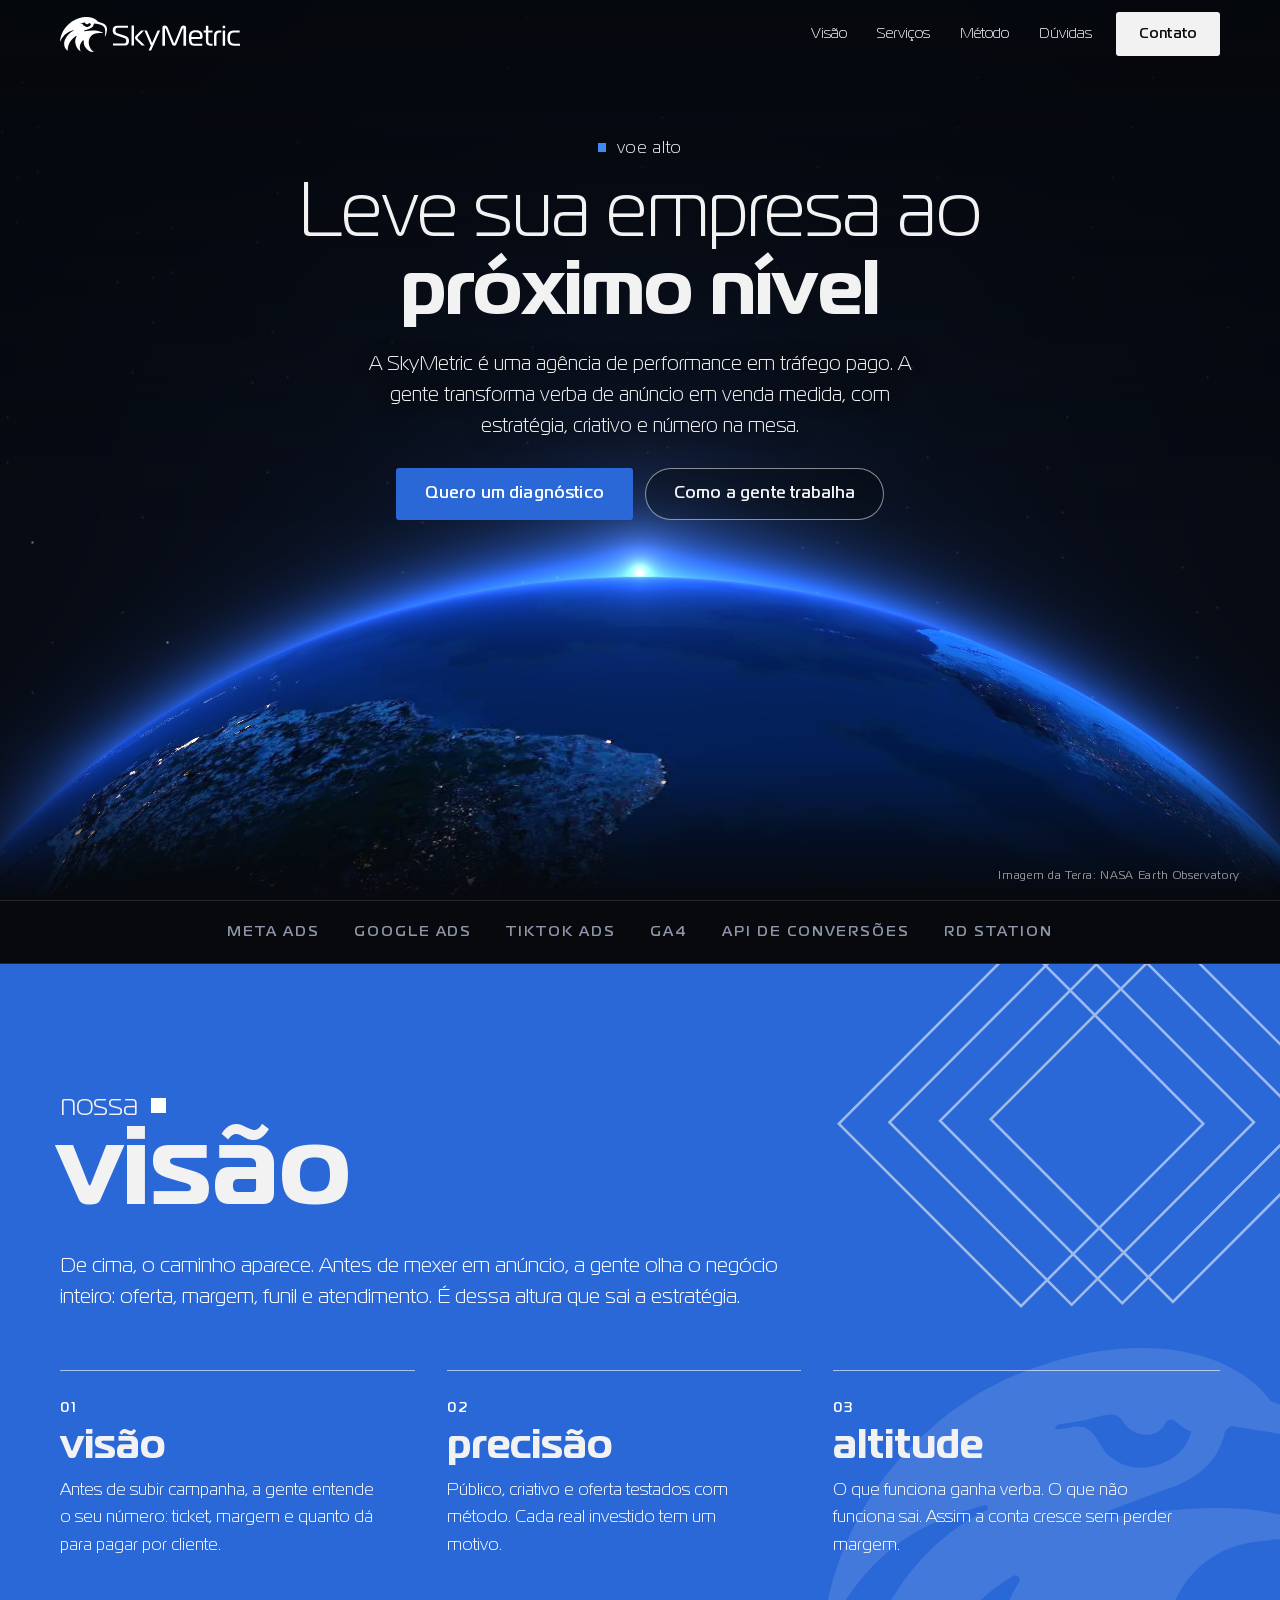
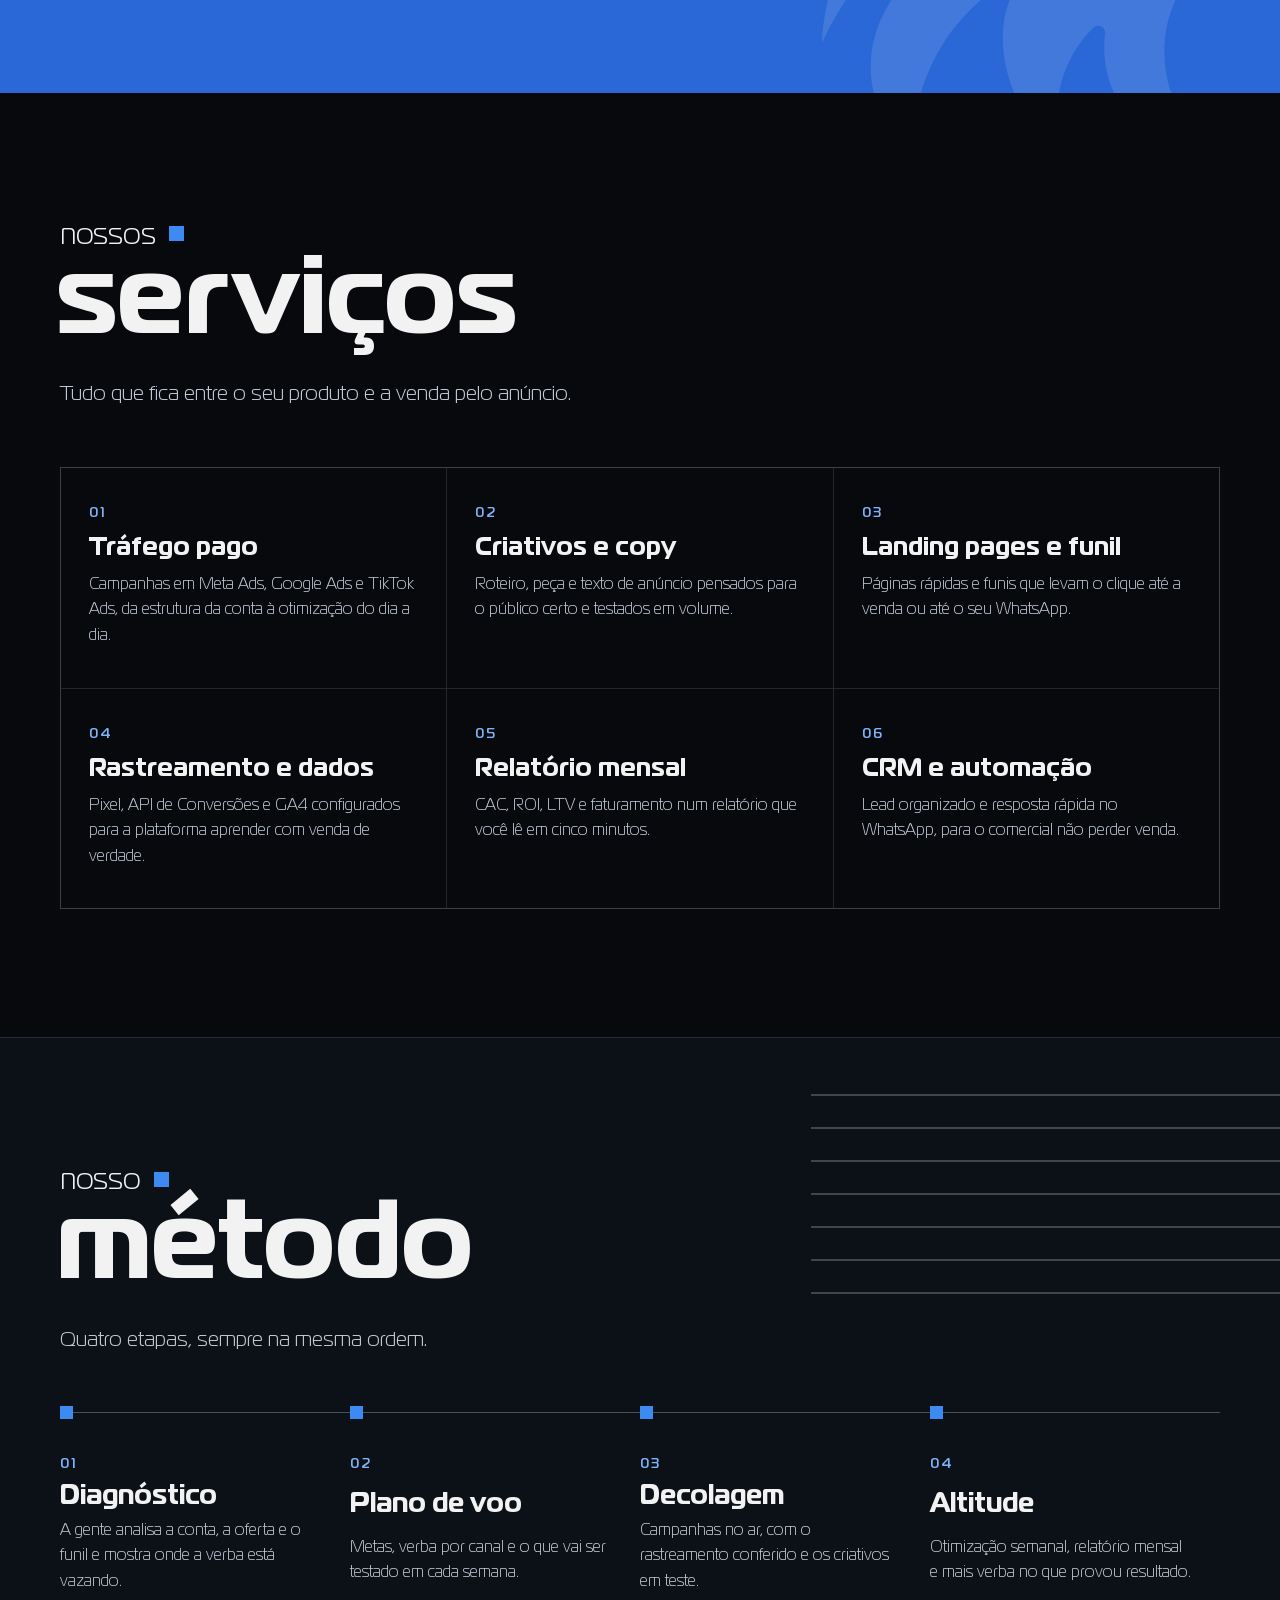
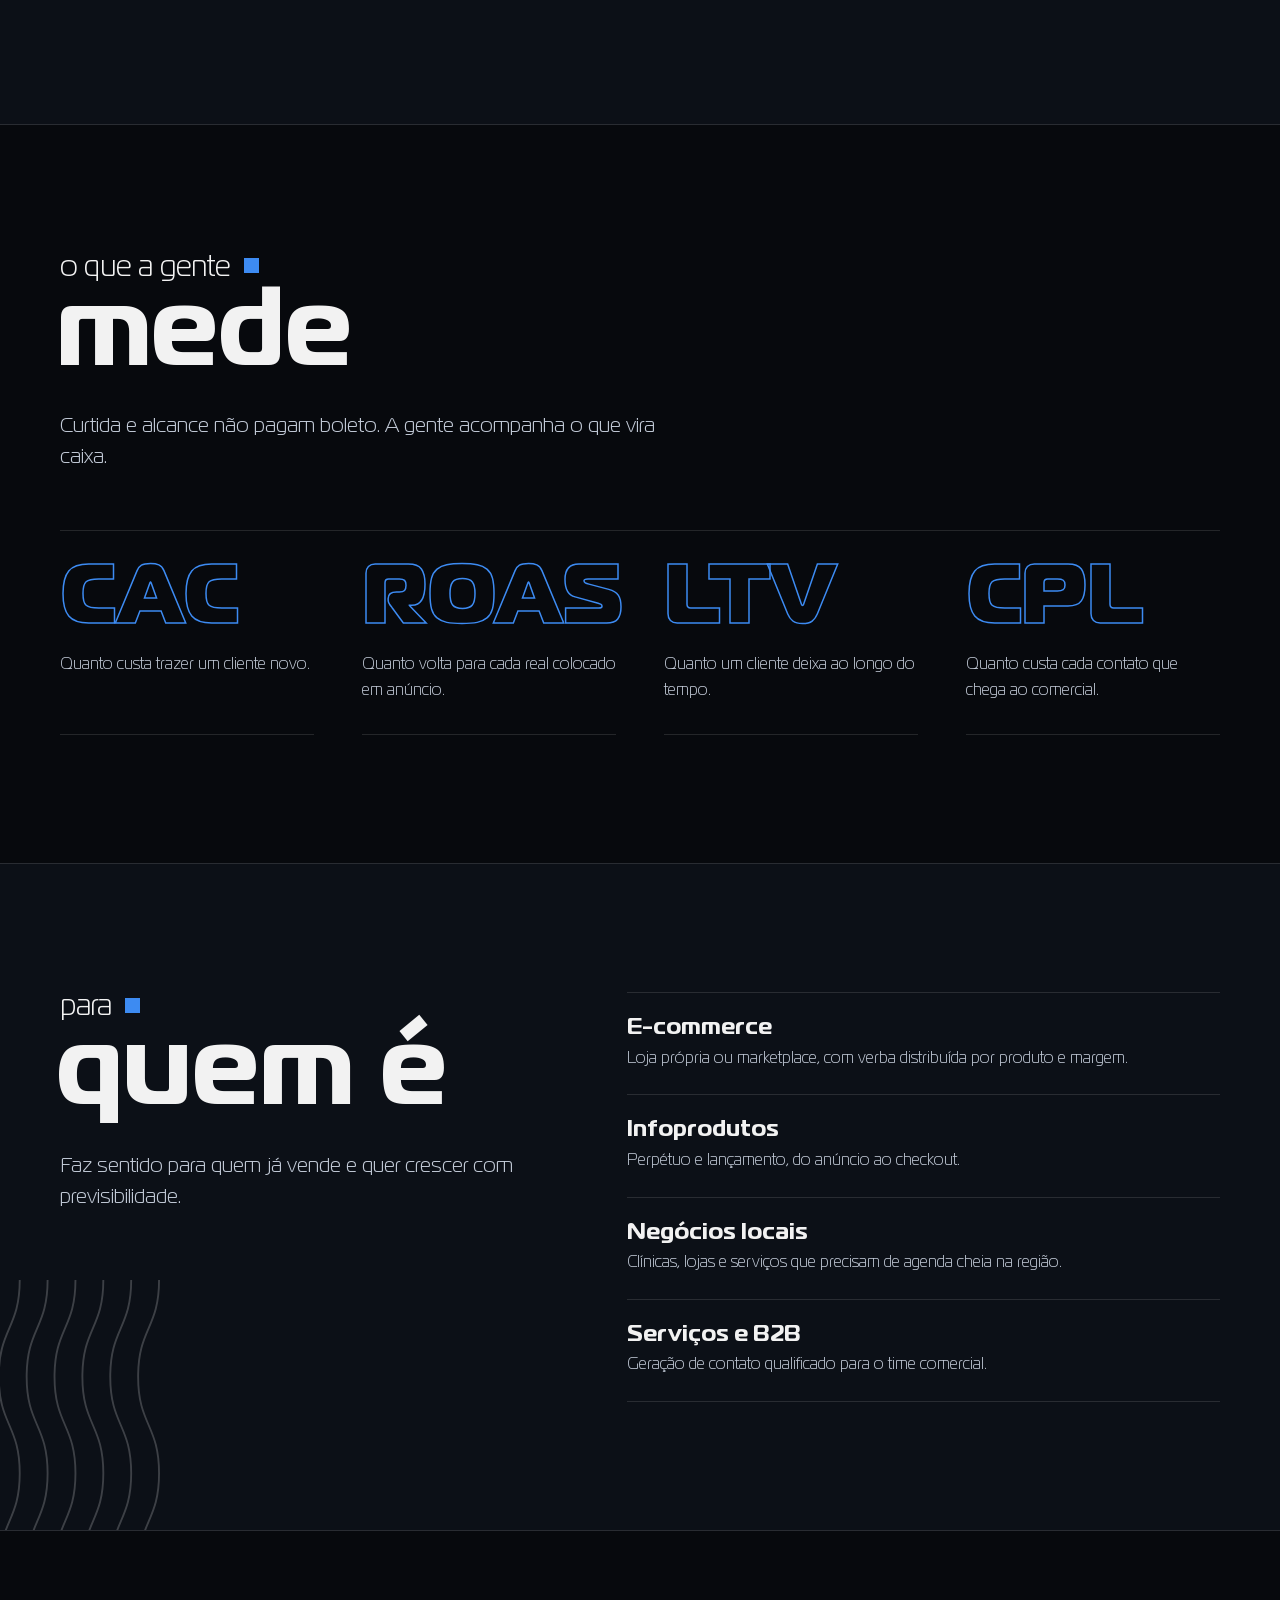
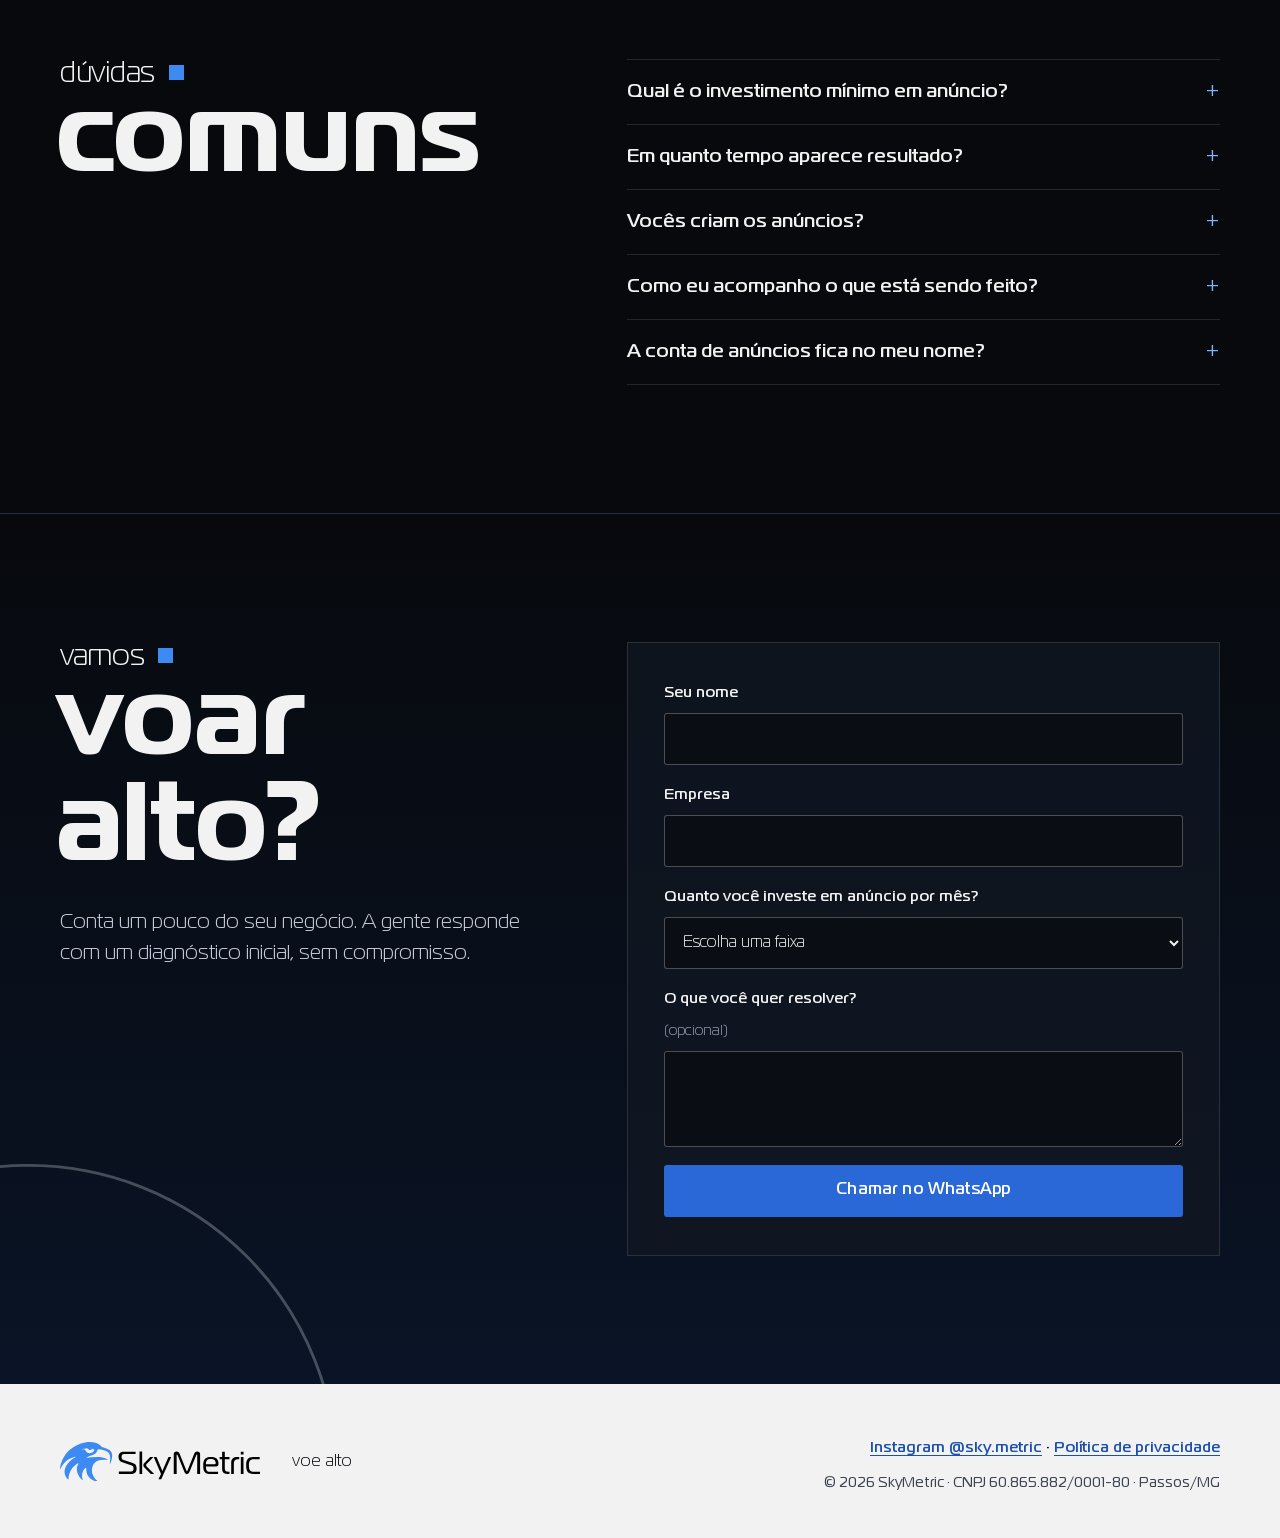
==== commit cb4477e3: "Add files via upload" ====
--- a/index.html
+++ b/index.html
@@ -1,42 +1,30 @@
 <!doctype html>
-<html lang="pt-BR" data-theme="light">
+<html lang="pt-BR">
 <head>
   <meta charset="utf-8">
   <meta name="viewport" content="width=device-width, initial-scale=1, viewport-fit=cover">
-  <title>Personagem que Vende · SkyLab IA Community</title>
-  <meta name="description" content="O processo que eu uso para criar vídeos com IA que parecem gravados de verdade e transformar comentário em venda. Comunidade de fundadores por R$ 97 até 30/11 ou só o ebook por R$ 19,90.">
-  <meta name="theme-color" content="#FFFFFF">
-  <meta name="color-scheme" content="light">
-
-  <link rel="canonical" href="https://skylabcommunity.com.br/">
-  <!-- Open Graph / Twitter -->
+  <title>SkyMetric · Agência de performance em tráfego pago</title>
+  <meta name="description" content="A SkyMetric é uma agência de performance em tráfego pago. Estratégia, criativo, rastreamento e relatório para transformar verba de anúncio em venda medida.">
+  <meta name="theme-color" content="#07090D">
+  <meta name="color-scheme" content="dark">
+  <link rel="canonical" href="https://skymetric.com.br/">
+
   <meta property="og:type" content="website">
-  <meta property="og:url" content="https://skylabcommunity.com.br/">
+  <meta property="og:url" content="https://skymetric.com.br/">
   <meta property="og:locale" content="pt_BR">
-  <meta property="og:title" content="Personagem que Vende · SkyLab IA Community">
-  <meta property="og:description" content="O processo que eu uso para criar vídeos com IA com personagem fixo e transformar comentário em venda.">
-  <meta property="og:image" content="https://skylabcommunity.com.br/assets/og-image.png">
+  <meta property="og:title" content="SkyMetric · Agência de performance em tráfego pago">
+  <meta property="og:description" content="Estratégia, criativo, rastreamento e relatório para transformar verba de anúncio em venda medida.">
+  <meta property="og:image" content="https://skymetric.com.br/assets/og-image.png">
   <meta property="og:image:width" content="1200">
   <meta property="og:image:height" content="630">
   <meta name="twitter:card" content="summary_large_image">
-  <meta name="twitter:site" content="@Luvidonviski">
-  <meta name="twitter:title" content="Personagem que Vende · SkyLab IA Community">
-  <meta name="twitter:description" content="O processo que eu uso para criar vídeos com IA com personagem fixo e transformar comentário em venda.">
-  <meta name="twitter:image" content="https://skylabcommunity.com.br/assets/og-image.png">
-
-  <link rel="icon" href="assets/favicon.svg" type="image/svg+xml">
+  <meta name="twitter:image" content="https://skymetric.com.br/assets/og-image.png">
+
+  <link rel="icon" href="assets/aguia-azul.svg" type="image/svg+xml">
   <link rel="apple-touch-icon" href="assets/apple-touch-icon.png">
-
-  <!-- Fontes hospedadas no próprio site (pasta /fonts, licença OFL). Nenhuma dependência do Google Fonts.
-       site.css = @font-face + skylab.css + styles.css, gerado por tools/build.mjs -->
-  <link rel="preload" href="fonts/exo-2-latin-400-normal.woff2" as="font" type="font/woff2" crossorigin>
-  <link rel="preload" href="fonts/exo-2-latin-800-normal.woff2" as="font" type="font/woff2" crossorigin>
-  <link rel="stylesheet" href="site.css">
-
-  <!-- TRACKING · Google Tag Manager. Cole o container e descomente.
-  <script>(function(w,d,s,l,i){w[l]=w[l]||[];w[l].push({'gtm.start':new Date().getTime(),event:'gtm.js'});var f=d.getElementsByTagName(s)[0],j=d.createElement(s),dl=l!='dataLayer'?'&l='+l:'';j.async=true;j.src='https://www.googletagmanager.com/gtm.js?id='+i+dl;f.parentNode.insertBefore(j,f);})(window,document,'script','dataLayer','GTM-XXXXXXX');</script>
-  -->
-  <!-- Meta Pixel Code (1687925566262146). Se um dia colocar o Pixel dentro do GTM, apague este bloco para não contar em dobro. -->
+    <link rel="stylesheet" href="styles.css">
+
+  <!-- Meta Pixel Code (1868144297876380) -->
   <script>
   !function(f,b,e,v,n,t,s)
   {if(f.fbq)return;n=f.fbq=function(){n.callMethod?
@@ -46,803 +34,220 @@
   t.src=v;s=b.getElementsByTagName(e)[0];
   s.parentNode.insertBefore(t,s)}(window, document,'script',
   'https://connect.facebook.net/en_US/fbevents.js');
-  fbq('init', '1687925566262146');
+  fbq('init', '1868144297876380');
   fbq('track', 'PageView');
   </script>
   <!-- End Meta Pixel Code -->
-  <!-- TRACKING · GA4 direto (só se não usar GTM).
-  <script async src="https://www.googletagmanager.com/gtag/js?id=G-XXXXXXX"></script>
-  <script>window.dataLayer=window.dataLayer||[];function gtag(){dataLayer.push(arguments);}gtag('js',new Date());gtag('config','G-XXXXXXX');</script>
-  -->
-
+
+  <script defer src="earth-tex.js"></script>
+  <script defer src="earth.js"></script>
   <script defer src="main.js"></script>
-  <script defer src="sim.js"></script>
 </head>
-<body class="sk-page">
-  <noscript><img height="1" width="1" style="display:none" alt="" src="https://www.facebook.com/tr?id=1687925566262146&amp;ev=PageView&amp;noscript=1"></noscript>
-  <!-- TRACKING · GTM noscript
-  <noscript><iframe src="https://www.googletagmanager.com/ns.html?id=GTM-XXXXXXX" height="0" width="0" style="display:none;visibility:hidden"></iframe></noscript>
-  -->
-
-  <!-- Barra de fundação -->
-  <header class="founder-bar">
-    <div class="wrap founder-bar__in">
-      <span class="wordmark" aria-label="SkyLab IA Community">SKYLAB IA <span class="sk-hl">COMMUNITY</span></span>
-      <p class="founder-bar__status">
-        <span class="sk-dot rec pulse" aria-hidden="true"></span>
-        <span data-closed-text="EDIÇÃO DE FUNDAÇÃO ENCERRADA">EDIÇÃO DE FUNDAÇÃO<span class="hide-sm"> · ATÉ 30/11 ÀS 23:59</span></span>
-        <span class="founder-bar__count" data-countdown hidden></span>
-      </p>
+<body>
+  <noscript><img height="1" width="1" style="display:none" alt="" src="https://www.facebook.com/tr?id=1868144297876380&amp;ev=PageView&amp;noscript=1"></noscript>
+  <a class="skip" href="#conteudo">Pular para o conteúdo</a>
+
+  <header class="top" data-top>
+    <div class="wrap top__in">
+      <a class="top__logo" href="#topo" aria-label="SkyMetric, início"><img src="assets/logo-p-branco.svg" width="180" height="35" alt="SkyMetric"></a>
+      <nav class="top__nav" aria-label="Seções" data-nav>
+        <a href="#visao">Visão</a>
+        <a href="#servicos">Serviços</a>
+        <a href="#metodo">Método</a>
+        <a href="#duvidas">Dúvidas</a>
+      </nav>
+      <a class="btn btn--light top__cta" href="#contato">Contato</a>
+      <button type="button" class="top__menu" aria-label="Abrir menu" aria-expanded="false" data-menu><span></span><span></span></button>
     </div>
   </header>
 
-  <main id="topo">
-    <!-- Hero -->
-    <section class="hero sk-grid" aria-labelledby="hero-title">
+  <main id="conteudo">
+    <!-- Topo: a Terra girando (earth.js) -->
+    <section class="hero" id="topo" aria-labelledby="hero-title">
+      <canvas class="hero__earth" data-earth aria-hidden="true"></canvas>
+      <div class="hero__fallback" aria-hidden="true"></div>
       <div class="wrap hero__in">
-        <div class="hero__copy">
-          <p class="sk-eyebrow">COMUNIDADE FUNDADORA<span class="sep">·</span>IA E VENDAS</p>
-          <h1 id="hero-title" class="hero__title">PERSONAGEM QUE <span class="sk-hl">VENDE</span></h1>
-          <p class="hero__lead">O processo que eu uso para criar vídeos com IA que parecem gravados de verdade e transformar comentário em venda.</p>
-          <div class="hero__cta">
-            <div class="btn-row">
-              <a class="sk-btn sk-btn--primary sk-btn--lg" href="#oferta" data-cta="hero-community">QUERO ENTRAR NA COMUNIDADE</a>
-              <a class="sk-btn sk-btn--ghost sk-btn--lg" href="#oferta" data-cta="hero-ebook">QUERO SÓ O EBOOK · R$ 19,90</a>
-            </div>
-            <p class="hero__note"><span class="nw">COMUNIDADE R$ 97</span><span class="sep">·</span><span class="nw">EBOOK R$ 19,90</span><span class="sep">·</span><span class="nw">ACESSO IMEDIATO</span><span class="sep">·</span><span class="nw">GARANTIA DE 7 DIAS</span></p>
-          </div>
-        </div>
-        <div class="hero__art" aria-hidden="true">
-          <div class="sk-stack hero__stack">
-            <div class="sk-frame sk-frame--back"></div>
-            <div class="sk-frame sk-frame--mid"></div>
-            <div class="sk-frame sk-frame--front">
-              <span class="sk-tc sk-tc--top"><span class="sk-dot rec pulse"></span>REC</span>
-              <span class="sk-play"></span>
-              <span class="sk-tc sk-tc--bottom" data-timecode>00:08</span>
-            </div>
-          </div>
-        </div>
-      </div>
-    </section>
-
-    <!-- Números + galeria de prints -->
-    <section class="section" id="numeros" aria-labelledby="numeros-title">
-      <div class="wrap">
-        <div class="sk-section-head">
-          <p class="sk-eyebrow">O BASTIDOR EM NÚMEROS</p>
-          <h2 id="numeros-title">O que um personagem que não existe fez em menos de <em>30 dias</em></h2>
-          <p>Todos esses resultados foram obtidos sem aparecer, apenas com um personagem de IA.</p>
-        </div>
-      </div>
-
-      <!-- Placar. Valores finais já estão no HTML; o JS só anima a contagem. Conferidos com os prints abaixo. -->
-      <div class="score-wrap">
-        <ul class="score" data-theme="dark" aria-label="Resultados em menos de 30 dias">
-          <li class="score__item" data-tilt="6">
-            <p class="score__num">
-              <span class="visually-hidden">Mais de 6,4 milhões em visualizações</span>
-              <span aria-hidden="true"><span class="score__pre">+ DE</span><span class="score__line"><span class="score__val" data-count="6.4" data-decimals="1">6,4</span><span class="score__unit">MI</span></span></span>
-            </p>
-            <p class="score__label" aria-hidden="true">EM VISUALIZAÇÕES</p>
+        <p class="kicker"><span class="sq" aria-hidden="true"></span>voe alto</p>
+        <h1 id="hero-title" class="hero__title">Leve sua empresa ao <b>próximo nível</b></h1>
+        <p class="hero__lead">A SkyMetric é uma agência de performance em tráfego pago. A gente transforma verba de anúncio em venda medida, com estratégia, criativo e número na mesa.</p>
+        <div class="btn-row">
+          <a class="btn btn--primary" href="#contato">Quero um diagnóstico</a>
+          <a class="btn btn--ghost" href="#metodo">Como a gente trabalha</a>
+        </div>
+      </div>
+      <p class="hero__credit">Imagem da Terra: NASA Earth Observatory</p>
+    </section>
+
+    <!-- Plataformas -->
+    <div class="strip" aria-label="Plataformas em que a gente trabalha">
+      <ul class="wrap strip__in">
+        <li>Meta Ads</li><li>Google Ads</li><li>TikTok Ads</li><li>GA4</li><li>API de Conversões</li><li>RD Station</li>
+      </ul>
+    </div>
+
+    <!-- Nossa visão -->
+    <section class="section blue" id="visao" aria-labelledby="visao-title">
+      <img class="deco deco--diamond" src="assets/elemento2.svg" alt="" width="295" height="212" loading="lazy">
+      <img class="deco deco--eagle" src="assets/aguia-branca.svg" alt="" width="184" height="137" loading="lazy">
+      <div class="wrap">
+        <h2 id="visao-title" class="title"><span class="title__sm">nossa<span class="sq" aria-hidden="true"></span></span><span class="title__lg">visão</span></h2>
+        <p class="lead lead--wide">De cima, o caminho aparece. Antes de mexer em anúncio, a gente olha o negócio inteiro: oferta, margem, funil e atendimento. É dessa altura que sai a estratégia.</p>
+        <ol class="pillars">
+          <li>
+            <span class="pillars__n">01</span>
+            <h3>visão</h3>
+            <p>Antes de subir campanha, a gente entende o seu número: ticket, margem e quanto dá para pagar por cliente.</p>
           </li>
-          <li class="score__item" data-tilt="6">
-            <p class="score__num">
-              <span class="visually-hidden">Mais de 60 mil seguidores novos</span>
-              <span aria-hidden="true"><span class="score__pre">+ DE</span><span class="score__line"><span class="score__val" data-count="60" data-decimals="0">60</span><span class="score__unit">MIL</span></span></span>
-            </p>
-            <p class="score__label" aria-hidden="true">SEGUIDORES NOVOS</p>
+          <li>
+            <span class="pillars__n">02</span>
+            <h3>precisão</h3>
+            <p>Público, criativo e oferta testados com método. Cada real investido tem um motivo.</p>
           </li>
-          <li class="score__item" data-tilt="6">
-            <p class="score__num">
-              <span class="visually-hidden">Mais de 2,7 mil reais faturados com ebook</span>
-              <span aria-hidden="true"><span class="score__pre">+ DE</span><span class="score__line"><span class="score__cur">R$</span><span class="score__val" data-count="2.7" data-decimals="1">2,7</span><span class="score__unit">MIL</span></span></span>
-            </p>
-            <p class="score__label" aria-hidden="true">FATURADOS COM EBOOK</p>
-          </li>
-        </ul>
-      </div>
-
-      <div class="wrap">
-        <div class="carousel" role="region" aria-label="Prints dos resultados" data-carousel>
-          <div class="carousel__bar">
-            <p class="carousel__count"><span data-car-index>1</span> / <span data-car-total>10</span></p>
-            <p class="carousel__say">Eu também achava improvável ver essas notificações e esses números em menos de 30 dias. Criar com IA mudou o que eu achava possível.</p>
-            <div class="carousel__nav">
-              <button type="button" class="carousel__btn" data-car-prev aria-label="Print anterior"><svg viewBox="0 0 24 24" aria-hidden="true"><path d="M15 5l-7 7 7 7"/></svg></button>
-              <button type="button" class="carousel__btn" data-car-next aria-label="Próximo print"><svg viewBox="0 0 24 24" aria-hidden="true"><path d="M9 5l7 7-7 7"/></svg></button>
-            </div>
-          </div>
-          <ul class="carousel__track" data-car-track data-gallery tabindex="0" aria-label="Arraste para o lado ou use as setas do teclado">
-            <li class="carousel__slide"><figure class="sk-proof"><button type="button" class="shot shot--flag" aria-label="Ampliar: perfil novo no Facebook com 38.811 visualizações"><span class="shot__flag">POUCO MAIS DE <b>24H</b> DE PERFIL CRIADO</span><img src="assets/img/fb-perfil-novo.webp" width="1332" height="685" alt="Perfil novo no Facebook com 825 seguidores e, no painel de 13 a 15 de novembro, 38.811 visualizações, 22.134 visualizações de 3 segundos e 7.178 de 1 minuto" loading="lazy" decoding="async"></button><figcaption><b>PERFIL NOVO</b> · 38.811 visualizações e 825 seguidores no Facebook, painel de 13 a 15/11</figcaption></figure></li>
-            <li class="carousel__slide"><figure class="sk-proof"><button type="button" class="shot" aria-label="Ampliar: receita dos últimos 30 dias na Kiwify"><img src="assets/img/kiwify-app.webp" width="739" height="1325" alt="App da Kiwify mostrando receita de R$ 2.753,34 nos últimos 30 dias, com o gráfico diário" loading="lazy" decoding="async"></button><figcaption>Receita dos últimos 30 dias no app da Kiwify</figcaption></figure></li>
-            <li class="carousel__slide"><figure class="sk-proof"><button type="button" class="shot" aria-label="Ampliar: notificações de venda"><img src="assets/img/kiwify-notificacoes.webp" width="1170" height="1323" alt="Cinco notificações de Venda Aprovada da Kiwify no celular" loading="lazy" decoding="async"></button><figcaption>Notificações de venda</figcaption></figure></li>
-            <li class="carousel__slide"><figure class="sk-proof"><button type="button" class="shot" aria-label="Ampliar: desempenho do Instagram"><img src="assets/img/ig-desempenho.webp" width="915" height="667" alt="Desempenho do Instagram com views, seguidores, alcance e conversas" loading="lazy" decoding="async"></button><figcaption>Alcance, seguidores e conversas no Instagram</figcaption></figure></li>
-            <li class="carousel__slide"><figure class="sk-proof"><button type="button" class="shot" aria-label="Ampliar: métricas do Instagram dia a dia"><img src="assets/img/ig-metricas.webp" width="898" height="972" alt="Gráficos diários de views, alcance, interações, cliques, visitas e seguidores no Instagram" loading="lazy" decoding="async"></button><figcaption>Métricas do Instagram dia a dia</figcaption></figure></li>
-            <li class="carousel__slide"><figure class="sk-proof"><button type="button" class="shot" aria-label="Ampliar: views e seguidores em 2 dias"><img src="assets/img/views-6-7-nov.webp" width="1170" height="642" alt="Painel com 197.426 views e 1.796 seguidores novos em dois dias" loading="lazy" decoding="async"></button><figcaption>Views e seguidores novos em 2 dias</figcaption></figure></li>
-            <li class="carousel__slide"><figure class="sk-proof"><button type="button" class="shot" aria-label="Ampliar: views e comentários por vídeo"><img src="assets/img/ig-por-video.webp" width="832" height="597" alt="Tabela com views, interações e comentários de cada vídeo" loading="lazy" decoding="async"></button><figcaption>Views e comentários por vídeo</figcaption></figure></li>
-            <li class="carousel__slide"><figure class="sk-proof"><button type="button" class="shot" aria-label="Ampliar: desempenho do Facebook"><img src="assets/img/fb-desempenho.webp" width="905" height="915" alt="Desempenho do Facebook com views, seguidores, visitas e vídeos" loading="lazy" decoding="async"></button><figcaption>Desempenho do Facebook</figcaption></figure></li>
-            <li class="carousel__slide"><figure class="sk-proof"><button type="button" class="shot" aria-label="Ampliar: métricas do Facebook dia a dia"><img src="assets/img/fb-metricas.webp" width="896" height="967" alt="Gráficos diários de views, espectadores, interações e seguidores no Facebook" loading="lazy" decoding="async"></button><figcaption>Métricas do Facebook dia a dia</figcaption></figure></li>
-            <li class="carousel__slide"><figure class="sk-proof"><button type="button" class="shot" aria-label="Ampliar: Instagram comparado com a categoria"><img src="assets/img/ig-comparativo.webp" width="897" height="687" alt="Comparativo do Instagram com perfis da mesma categoria" loading="lazy" decoding="async"></button><figcaption>Instagram comparado com perfis da categoria</figcaption></figure></li>
-            <li class="carousel__slide"><figure class="sk-proof"><button type="button" class="shot" aria-label="Ampliar: Facebook comparado com a categoria"><img src="assets/img/fb-comparativo.webp" width="901" height="687" alt="Comparativo do Facebook com páginas da mesma categoria" loading="lazy" decoding="async"></button><figcaption>Facebook comparado com páginas da categoria</figcaption></figure></li>
-          </ul>
-        </div>
-
-        <!-- ONDE TUDO COMEÇOU · prints do perfil e do feed no X entram aqui (ainda não recebidos) -->
-
-        <p class="proof-note">Insights de métricas dentro do Facebook e do Instagram, mais o painel de vendas da Kiwify.</p>
-      </div>
-    </section>
-
-    <!-- Dificuldades -->
-    <section class="section band problem" id="problema" aria-labelledby="problema-title">
-      <div class="wrap split">
-        <div class="sk-section-head">
-          <p class="sk-eyebrow">PRINCIPAIS DIFICULDADES</p>
-          <h2 id="problema-title">Por que quase todo mundo desiste do vídeo com IA</h2>
-          <p>Quase sempre o problema está fora da ferramenta.</p>
-          <p class="problem-close">Criar um personagem vai além de gerar uma imagem ou um vídeo. São os elementos e as variáveis por trás dele que fazem o público se conectar.</p>
-          <!-- Cinco takes do mesmo prompt, cinco rostos diferentes. Desenho próprio, em SVG. -->
-          <figure class="mismatch" aria-hidden="true">
-            <svg viewBox="0 0 560 190" focusable="false">
-              <defs>
-                <symbol id="wf-head" viewBox="0 0 120 150" overflow="visible">
-                  <path fill="none" stroke="currentColor" stroke-width="1.5" stroke-linecap="round" stroke-linejoin="round" vector-effect="non-scaling-stroke" d="M60 8C32 8 20 30 20 56C20 70 24 80 28 90C33 104 46 116 60 116C74 116 87 104 92 90C96 80 100 70 100 56C100 30 88 8 60 8ZM20 58C13 56 12 70 23 77M100 58C107 56 108 70 97 77M46 112V128C30 134 10 138 4 150H116C110 138 90 134 74 128V112M22 42C40 49 80 49 98 42M20 62C40 70 80 70 100 62M27 86C44 94 76 94 93 86M60 8V116M40 13C29 40 32 90 46 112M80 13C91 40 88 90 74 112"/>
-                </symbol>
-              </defs>
-              <g transform="translate(8 16) rotate(-3 48 75)"><rect class="fr" width="96" height="150" rx="14"/><circle class="rec" cx="13" cy="13" r="3.5"/><g transform="translate(12 36) scale(.6)"><use href="#wf-head" width="120" height="150"/><path class="hd" d="M22 40C30 16 90 16 98 40"/></g></g>
-              <g transform="translate(120 8) rotate(2 48 75)"><rect class="fr" width="96" height="150" rx="14"/><circle class="rec" cx="13" cy="13" r="3.5"/><g transform="translate(15 34) scale(.55 .62)"><use href="#wf-head" width="120" height="150"/><path class="hd" d="M24 36C4 70 8 120 16 136M96 36C116 70 112 120 104 136"/></g></g>
-              <g transform="translate(232 20) rotate(-1.5 48 75)"><rect class="fr" width="96" height="150" rx="14"/><circle class="rec" cx="13" cy="13" r="3.5"/><g transform="translate(8 40) scale(.67 .56)"><use href="#wf-head" width="120" height="150"/><path class="hd" d="M17 46C22 6 98 6 103 46ZM103 46H128"/></g></g>
-              <g transform="translate(344 10) rotate(3 48 75)"><rect class="fr" width="96" height="150" rx="14"/><circle class="rec" cx="13" cy="13" r="3.5"/><g transform="translate(13 36) scale(.58 .6)"><use href="#wf-head" width="120" height="150"/><path class="hd" d="M30 50H54V66H30ZM66 50H90V66H66ZM54 57H66"/></g></g>
-              <g transform="translate(456 16) rotate(-2 48 75)"><rect class="fr" width="96" height="150" rx="14"/><circle class="rec" cx="13" cy="13" r="3.5"/><g transform="translate(10 40) scale(.63 .58)"><use href="#wf-head" width="120" height="150"/><circle class="hd" cx="60" cy="0" r="10"/><path class="hd" d="M29 90C36 122 84 122 91 90"/></g></g>
-              <g class="ne"><path d="M107 92H117M107 98H117M115 87L109 103"/><path d="M219 92H229M219 98H229M227 87L221 103"/><path d="M331 92H341M331 98H341M339 87L333 103"/><path d="M443 92H453M443 98H453M451 87L445 103"/></g>
-            </svg>
-            <figcaption class="mismatch__cap">MESMO PROMPT. CINCO ROSTOS DIFERENTES.</figcaption>
-          </figure>
-        </div>
-        <ul class="pains">
-          <li>Cada clipe sai com uma pessoa diferente.</li>
-          <li>A voz muda no meio do vídeo e ninguém assiste até o fim.</li>
-          <li><span><b>Falta método.</b> Cada vídeo começa do zero.</span></li>
-          <li><span><b>Falta processo criativo.</b> Sem roteiro, o vídeo bonito não prende.</span></li>
-          <li><span><b>Falta definir o público-alvo, o ICP.</b> Sem saber para quem é, o personagem não conecta.</span></li>
-          <li>Não existe um processo claro do vídeo até a venda.</li>
-          <li>Não quer aparecer e não sabe gravar.</li>
-          <li>Os cursos ensinam ferramentas soltas e param antes do dinheiro.</li>
-        </ul>
-      </div>
-    </section>
-
-    <!-- A virada e o método -->
-    <section class="section" id="metodo" aria-labelledby="metodo-title">
-      <div class="wrap">
-        <div class="method-head">
-          <div class="sk-section-head">
-            <p class="sk-eyebrow">O MÉTODO</p>
-            <h2 id="metodo-title">O público segue entretenimento e <em>identidade</em>. É assim que uma marca funciona.</h2>
-          </div>
-          <div class="method-head__text">
-            <p>Por trás de uma marca quase nunca existe um rosto. Mesmo assim, o público se reconhece nela, aprova e volta, cada pessoa por um motivo.</p>
-            <p>Um personagem com identidade travada faz o mesmo. Quando eu travei o rosto, a voz e o cenário, as pessoas começaram a voltar. Depois vieram os comentários. Depois, as vendas.</p><!-- REVIEW -->
-          </div>
-        </div>
-
-        <!-- A resposta ao desenho das dificuldades: a mesma personagem em cinco dias seguidos -->
-        <figure class="match" aria-hidden="true">
-          <div class="match__row">
-            <span class="match__f"><img src="assets/img/avatar-a.webp" width="360" height="480" alt="" loading="lazy" decoding="async"><i>DIA 01</i></span>
-            <span class="match__f" style="--s:1.12;--x:-3%;--y:2%"><img src="assets/img/avatar-a.webp" width="360" height="480" alt="" loading="lazy" decoding="async"><i>DIA 02</i></span>
-            <span class="match__f" style="--s:1.05;--x:3%;--y:-1%"><img src="assets/img/avatar-a.webp" width="360" height="480" alt="" loading="lazy" decoding="async"><i>DIA 03</i></span>
-            <span class="match__f" style="--s:1.18;--x:1%;--y:4%"><img src="assets/img/avatar-a.webp" width="360" height="480" alt="" loading="lazy" decoding="async"><i>DIA 04</i></span>
-            <span class="match__f" style="--s:1.08;--x:-2%;--y:1%"><img src="assets/img/avatar-a.webp" width="360" height="480" alt="" loading="lazy" decoding="async"><i>DIA 05</i></span>
-          </div>
-          <figcaption class="mismatch__cap">MESMA FICHA. O MESMO ROSTO TODO DIA.</figcaption>
-        </figure>
-
-        <ol class="steps">
-          <li class="step">
-            <img src="assets/img/nicho-800.webp" srcset="assets/img/nicho-480.webp 480w, assets/img/nicho-800.webp 800w" sizes="(min-width: 1024px) 350px, (min-width: 600px) 45vw, 92vw" width="800" height="800" alt="" loading="lazy" decoding="async">
-            <span class="step__n">PASSO 01</span>
-            <h3>Nicho</h3>
-            <p>O assunto vem antes do rosto. Um tema que o público comenta e compra todo dia, como receita ou dica da casa.</p>
-          </li>
-          <li class="step">
-            <img src="assets/img/personagem-800.webp" srcset="assets/img/personagem-480.webp 480w, assets/img/personagem-800.webp 800w" sizes="(min-width: 1024px) 350px, (min-width: 600px) 45vw, 92vw" width="800" height="800" alt="" loading="lazy" decoding="async">
-            <span class="step__n">PASSO 02</span>
-            <h3>Personagem</h3>
-            <p>Uma ficha com rosto, voz e cenário. É ela que mantém a mesma pessoa em todos os clipes.</p>
-          </li>
-          <li class="step">
-            <img src="assets/img/roteiro-800.webp" srcset="assets/img/roteiro-480.webp 480w, assets/img/roteiro-800.webp 800w" sizes="(min-width: 1024px) 350px, (min-width: 600px) 45vw, 92vw" width="800" height="800" alt="" loading="lazy" decoding="async">
-            <span class="step__n">PASSO 03</span>
-            <h3>Processo criativo</h3>
-            <p>Os roteiros saem de cinco pilares, um mapa da história e modelos de gancho prontos.</p>
-          </li>
-          <li class="step">
-            <img src="assets/img/producao-800.webp" srcset="assets/img/producao-480.webp 480w, assets/img/producao-800.webp 800w" sizes="(min-width: 1024px) 350px, (min-width: 600px) 45vw, 92vw" width="800" height="800" alt="" loading="lazy" decoding="async">
-            <span class="step__n">PASSO 04</span>
-            <h3>Produção</h3>
-            <p>O prompt mestre, todos os prompts de imagem e vídeo, e o que fazer quando um filtro bloqueia a geração.</p>
-          </li>
-          <li class="step">
-            <img src="assets/img/funil-800.webp" srcset="assets/img/funil-480.webp 480w, assets/img/funil-800.webp 800w" sizes="(min-width: 1024px) 350px, (min-width: 600px) 45vw, 92vw" width="800" height="800" alt="" loading="lazy" decoding="async">
-            <span class="step__n">PASSO 05</span>
-            <h3>Funil</h3>
-            <p>O comentário vira DM, a DM leva ao checkout. Oferta de baixo valor com order bump e combo.</p>
-          </li>
-          <li class="step">
-            <img src="assets/img/monetizacao-800.webp" srcset="assets/img/monetizacao-480.webp 480w, assets/img/monetizacao-800.webp 800w" sizes="(min-width: 1024px) 350px, (min-width: 600px) 45vw, 92vw" width="800" height="800" alt="" loading="lazy" decoding="async">
-            <span class="step__n">PASSO 06</span>
-            <h3>Monetização</h3>
-            <p>Além do produto próprio: pagamento por views no Facebook e no TikTok, afiliado de marketplaces e grupos de ofertas no WhatsApp.</p>
-          </li>
-          <li class="step step--wide">
-            <img src="assets/img/marca-800.webp" srcset="assets/img/marca-480.webp 480w, assets/img/marca-800.webp 800w" sizes="(min-width: 1024px) 350px, (min-width: 600px) 45vw, 92vw" width="800" height="800" alt="" loading="lazy" decoding="async">
-            <div class="step__body">
-              <span class="step__n">PASSO 07</span>
-              <h3>Marca própria</h3>
-              <p>O personagem vira o rosto de uma marca sua. Dele saem a loja online, o produto com a sua etiqueta e até um aplicativo.</p>
-              <ul class="step__tags" aria-label="Caminhos da marca própria"><li>E-COMMERCE</li><li>PRODUTO PRÓPRIO</li><li>APPS</li></ul>
-            </div>
+          <li>
+            <span class="pillars__n">03</span>
+            <h3>altitude</h3>
+            <p>O que funciona ganha verba. O que não funciona sai. Assim a conta cresce sem perder margem.</p>
           </li>
         </ol>
-
-        <p class="method-line">O gancho capta a atenção. A história e o conteúdo prendem. A identidade conecta. E a venda acontece.</p>
-
-        <div class="ways" data-theme="dark">
-          <div class="ways__head">
-            <h3 class="ways__title">Todo dia nasce um jeito novo de monetizar. Todos cabem em <span class="sk-hl">um único perfil</span></h3>
-            <!-- A ficha do personagem sendo desenhada. Os traços animam quando o bloco entra na tela (main.js, [data-draw]). -->
-            <figure class="sheet" data-draw aria-hidden="true">
-              <svg viewBox="0 0 360 280" focusable="false">
-                <rect class="card-back pop" style="--i:0" x="24" y="20" width="168" height="240" rx="18" transform="rotate(6 108 140)"/>
-                <defs>
-                  <clipPath id="sheet-clip"><rect x="24" y="20" width="168" height="240" rx="18"/></clipPath>
-                  <linearGradient id="sheet-fade" x1="0" x2="1" y1="0" y2="0"><stop offset=".34" stop-color="#fff" stop-opacity="0"/><stop offset=".6" stop-color="#fff" stop-opacity="1"/></linearGradient>
-                  <mask id="sheet-mask"><rect x="24" y="20" width="168" height="240" fill="url(#sheet-fade)"/></mask>
-                </defs>
-                <rect class="card" x="24" y="20" width="168" height="240" rx="18"/>
-                <!-- o personagem pronto aparece na metade direita, por baixo do traço -->
-                <g clip-path="url(#sheet-clip)" class="pop" style="--i:12"><image href="assets/img/avatar-b.webp" x="-2" y="39" width="219" height="219" mask="url(#sheet-mask)"/></g>
-                <g class="pop" style="--i:0"><circle class="guide" cx="108" cy="108" r="50"/><path class="guide" d="M108 30V250M34 116H182"/></g>
-                <g transform="translate(39 44) scale(1.15)">
-                  <path class="ln" style="--i:1" pathLength="1" d="M60 8C32 8 20 30 20 56C20 70 24 80 28 90C33 104 46 116 60 116C74 116 87 104 92 90C96 80 100 70 100 56C100 30 88 8 60 8Z"/>
-                  <path class="ln" style="--i:3" pathLength="1" d="M20 58C13 56 12 70 23 77"/>
-                  <path class="ln" style="--i:3" pathLength="1" d="M100 58C107 56 108 70 97 77"/>
-                  <path class="ln" style="--i:4" pathLength="1" d="M46 112V128C30 134 10 138 4 150H116C110 138 90 134 74 128V112"/>
-                  <path class="ln ln--soft" style="--i:6" pathLength="1" d="M22 42C40 49 80 49 98 42"/>
-                  <path class="ln ln--soft" style="--i:7" pathLength="1" d="M20 62C40 70 80 70 100 62"/>
-                  <path class="ln ln--soft" style="--i:8" pathLength="1" d="M27 86C44 94 76 94 93 86"/>
-                  <path class="ln ln--soft" style="--i:6" pathLength="1" d="M60 8V116"/>
-                  <path class="ln ln--soft" style="--i:7" pathLength="1" d="M40 13C29 40 32 90 46 112"/>
-                  <path class="ln ln--soft" style="--i:8" pathLength="1" d="M80 13C91 40 88 90 74 112"/>
-                  <path class="ln ln--soft" style="--i:9" pathLength="1" d="M60 128V150M46 128C40 138 34 146 30 150M74 128C80 138 86 146 90 150M22 140C45 133 75 133 98 140"/>
-                </g>
-                <g class="pop" style="--i:2">
-                  <path class="hdl" d="M82 53.2H134"/><circle class="pt" cx="82" cy="53.2" r="2.5"/><circle class="pt" cx="134" cy="53.2" r="2.5"/>
-                  <rect class="pt" x="105" y="50.2" width="6" height="6"/><rect class="pt" x="59" y="105.4" width="6" height="6"/><rect class="pt" x="151" y="105.4" width="6" height="6"/><rect class="pt" x="105" y="174.4" width="6" height="6"/>
-                </g>
-                <g class="pop" style="--i:5"><path class="pen" d="M172.5 216.5 176 203 188 191 198 201 186 213Z"/><circle class="pt" cx="184" cy="205" r="2"/></g>
-                <text class="tag pop" style="--i:9" x="224" y="32">FICHA TRAVADA</text>
-                <path class="lead" style="--i:10" pathLength="1" d="M150 92 206 61H222"/>
-                <path class="lead" style="--i:11" pathLength="1" d="M142 150 206 139H222"/>
-                <path class="lead" style="--i:12" pathLength="1" d="M192 222 206 217H222"/>
-                <g class="pop" style="--i:11"><rect class="chk" x="224" y="54" width="14" height="14" rx="3"/><path class="chk-v" d="M227.5 61.5 230 64 235 58"/><text x="246" y="66">ROSTO</text></g>
-                <g class="pop" style="--i:12"><rect class="chk" x="224" y="132" width="14" height="14" rx="3"/><path class="chk-v" d="M227.5 139.5 230 142 235 136"/><text x="246" y="144">VOZ</text></g>
-                <g class="pop" style="--i:13"><rect class="chk" x="224" y="210" width="14" height="14" rx="3"/><path class="chk-v" d="M227.5 217.5 230 220 235 214"/><text x="246" y="222">CENÁRIO</text></g>
-              </svg>
-            </figure>
-          </div>
-          <ol class="ways__list">
-            <li>
-              <div class="ways__top"><span class="ways__ic" aria-hidden="true"><svg viewBox="0 0 100 100"><path d="M50 30C40 22 26 22 18 26V76C26 72 40 72 50 80C60 72 74 72 82 76V26C74 22 60 22 50 30ZM50 30V80"/></svg></span><span class="ways__n">01</span></div>
-              <h4>Produto próprio</h4>
-              <p>Um ebook de baixo valor vendido pelo caminho comentário, DM e checkout. É o funil exato que está no ebook.</p>
-            </li>
-            <li>
-              <div class="ways__top"><span class="ways__ic" aria-hidden="true"><svg viewBox="0 0 100 100"><rect x="14" y="24" width="72" height="52" rx="12"/><path d="M43 38V62L64 50Z"/></svg></span><span class="ways__n">02</span></div>
-              <h4>Monetização da própria plataforma</h4>
-              <p>Facebook e TikTok pagam criadores elegíveis pelas visualizações. Um personagem que posta todo dia junta essas views, e isso pode pagar bem.</p><!-- REVIEW -->
-            </li>
-            <li>
-              <div class="ways__top"><span class="ways__ic" aria-hidden="true"><svg viewBox="0 0 100 100"><path d="M25 38H75L80 82H20ZM38 38C38 16 62 16 62 38"/></svg></span><span class="ways__n">03</span></div>
-              <h4>Afiliados de marketplaces</h4>
-              <p>Divulgar produtos de marketplaces como afiliado, nos perfis do personagem e em grupos de ofertas no WhatsApp. Com os mesmos vídeos e a mesma automação de comentário para DM.</p>
-            </li>
-            <li>
-              <div class="ways__top"><span class="ways__ic" aria-hidden="true"><svg viewBox="0 0 100 100"><path d="M18 18H52L84 50 50 84 18 52Z"/><circle cx="36" cy="36" r="7"/></svg></span><span class="ways__n">04</span></div>
-              <h4>Marca própria</h4>
-              <p>Quem confia no personagem compra o que leva a assinatura dele. Com um e-commerce seu, a venda sai do perfil direto para a sua loja: a margem é sua e o cliente também.</p>
-            </li>
-          </ol>
-        </div>
-      </div>
-    </section>
-
-    <!-- Mercado: números de pesquisas públicas enviados pelo autor. Cada um leva fonte e data. Não alterar um número sem a fonte. -->
-    <section class="section market" id="mercado" aria-labelledby="mercado-title">
-      <div class="wrap">
-        <div class="sk-section-head">
-          <p class="sk-eyebrow">O MERCADO AGORA</p>
-          <h2 id="mercado-title">A IA está mudando quem produz conteúdo. Quem entra agora chega <em>antes</em></h2>
-          <p>Estes números vêm de pesquisas públicas, com fonte e data. Eles mostram por que eu trato personagem com IA como um negócio de longo prazo.</p>
-        </div>
-
-        <ul class="stats">
-          <li class="stat">
-            <p class="stat__num"><span class="visually-hidden">150 milhões</span><span aria-hidden="true"><span data-count="150">150</span><small>MI</small></span></p>
-            <h3 class="stat__label">de contas ativas em redes sociais no Brasil</h3>
-            <p class="stat__take">O comprador já está no feed.</p>
-            <p class="stat__src">DATAREPORTAL · OUT/2025</p>
-          </li>
-          <li class="stat">
-            <p class="stat__num"><span class="visually-hidden">81 por cento</span><span aria-hidden="true"><span data-count="81">81</span><small>%</small></span></p>
-            <h3 class="stat__label">já compraram por indicação de influenciador</h3>
-            <p class="stat__take">Comprar por um perfil de conteúdo já é hábito do brasileiro.</p>
-            <p class="stat__src">YOUPIX E NIELSEN · AGO/2026</p>
-          </li>
-          <li class="stat">
-            <p class="stat__num"><span class="visually-hidden">Quase 3 bilhões de dólares</span><span aria-hidden="true"><i>QUASE US$</i><span data-count="3">3</span><small>BI</small></span></p>
-            <h3 class="stat__label">pagos pelo Facebook a criadores em 2025, alta de 35%</h3>
-            <p class="stat__take">60% desse valor foi para Reels. Vídeo curto é o formato que a plataforma remunera.</p>
-            <p class="stat__src">META · MAR/2026</p>
-          </li>
-          <li class="stat">
-            <p class="stat__num"><span class="visually-hidden">102 vezes</span><span aria-hidden="true"><span data-count="102">102</span><small>×</small></span></p>
-            <h3 class="stat__label">foi quanto cresceram as vendas diárias no primeiro ano do TikTok Shop no Brasil</h3>
-            <p class="stat__take">Os afiliados ativos cresceram 46 vezes. Vender por vídeo o produto de outra empresa virou canal de verdade.</p>
-            <p class="stat__src">TIKTOK · JUN/2026</p>
-          </li>
-          <li class="stat">
-            <p class="stat__num"><span class="visually-hidden">63 bilhões</span><span aria-hidden="true"><span data-count="63">63</span><small>BI</small></span></p>
-            <h3 class="stat__label">de views somadas por 278 canais 100% IA, entre os mais populares do YouTube</h3>
-            <p class="stat__take">Conteúdo de IA já tem audiência de massa.</p>
-            <p class="stat__src">KAPWING · NOV/2025</p>
-          </li>
-          <li class="stat">
-            <p class="stat__num"><span class="visually-hidden">329 por cento</span><span aria-hidden="true"><span data-count="329">329</span><small>%</small></span></p>
-            <h3 class="stat__label">de alta nos ganhos com vídeo de IA no Upwork em 2025, a maior da área criativa</h3>
-            <p class="stat__take">Fazer vídeo com IA virou habilidade paga.</p>
-            <p class="stat__src">UPWORK · FEV/2026</p>
-          </li>
-          <li class="stat stat--wide">
-            <p class="stat__num"><span class="visually-hidden">77 por cento</span><span aria-hidden="true"><span data-count="77">77</span><small>%</small></span></p>
-            <div>
-              <h3 class="stat__label">dos brasileiros já usam IA. Antes eram 60%</h3>
-              <p class="stat__take">Os usos que a pesquisa destaca são pesquisar, estudar e avaliar produto. Quase todo mundo usa IA para consumir, e pouca gente usa para produzir. O que falta é método. Essa leitura é minha: a pesquisa não mede produção.</p>
-              <p class="stat__src">BAIN · ABR/2026</p>
-            </div>
-          </li>
+      </div>
+    </section>
+
+    <!-- Serviços -->
+    <section class="section" id="servicos" aria-labelledby="servicos-title">
+      <div class="wrap">
+        <h2 id="servicos-title" class="title"><span class="title__sm">nossos<span class="sq" aria-hidden="true"></span></span><span class="title__lg">serviços</span></h2>
+        <p class="lead">Tudo que fica entre o seu produto e a venda pelo anúncio.</p>
+        <ul class="cards">
+          <li class="card"><span class="card__n">01</span><h3>Tráfego pago</h3><p>Campanhas em Meta Ads, Google Ads e TikTok Ads, da estrutura da conta à otimização do dia a dia.</p></li>
+          <li class="card"><span class="card__n">02</span><h3>Criativos e copy</h3><p>Roteiro, peça e texto de anúncio pensados para o público certo e testados em volume.</p></li>
+          <li class="card"><span class="card__n">03</span><h3>Landing pages e funil</h3><p>Páginas rápidas e funis que levam o clique até a venda ou até o seu WhatsApp.</p></li>
+          <li class="card"><span class="card__n">04</span><h3>Rastreamento e dados</h3><p>Pixel, API de Conversões e GA4 configurados para a plataforma aprender com venda de verdade.</p></li>
+          <li class="card"><span class="card__n">05</span><h3>Relatório mensal</h3><p>CAC, ROI, LTV e faturamento num relatório que você lê em cinco minutos.</p></li>
+          <li class="card"><span class="card__n">06</span><h3>CRM e automação</h3><p>Lead organizado e resposta rápida no WhatsApp, para o comercial não perder venda.</p></li>
         </ul>
-
-        <div class="market__turn">
-          <div class="sk-section-head">
-            <p class="sk-eyebrow">O OUTRO LADO</p>
-            <h3 class="market__h3">Só postar vídeo de IA já não basta</h3>
-          </div>
-          <ul class="market__risks">
-            <li>
-              <b>O público rejeita IA com cara de IA.</b>
-              <span>84% valorizam conteúdo feito por gente, mesmo imperfeito, e 54% não aprovam imagem gerada por IA. Por isso o vídeo precisa parecer gravado de verdade.</span>
-              <i>OPINION BOX E INFLUENCY.ME · MAI/2026</i>
-            </li>
-            <li>
-              <b>Volume sem método está sendo derrubado.</b>
-              <span>O YouTube tirou do ar 16 canais de IA que somavam 4,7 bilhões de views. A Meta avisou que conteúdo não original perde recomendação e monetização. Personagem original, com história, fica.</span>
-              <i>YOUTUBE · JAN/2026 · META · MAR/2026</i>
-            </li>
-            <li>
-              <b>Seguidor sozinho não paga.</b>
-              <span>Num levantamento com 14,4 mil criadores pagos por marcas, 10% ficaram com 62% do dinheiro. Depender de publi é loteria. Produto próprio com funil dá mais previsibilidade.</span>
-              <i>CREATORIQ · 2025</i>
-            </li>
-          </ul>
-          <p class="market__case">Um exemplo brasileiro: a Marisa Maiô, personagem de IA feita por um criador, fez campanha para Magalu e OLX dias depois de viralizar, em junho de 2025.</p>
-        </div>
-
-        <div class="market__close">
-          <p>Isso vai além de uma renda extra. IA, internet e conteúdo já sustentam negócios inteiros. Quem aprende o método agora constrói o seu com calma, antes de o mercado lotar.</p>
-          <div class="btn-row">
-            <a class="sk-btn sk-btn--primary sk-btn--lg" href="#oferta" data-cta="market-community">QUERO ENTRAR NA COMUNIDADE</a>
-            <a class="sk-btn sk-btn--ghost sk-btn--lg" href="#oferta" data-cta="market-ebook">QUERO SÓ O EBOOK · R$ 19,90</a>
-          </div>
-        </div>
-      </div>
-    </section>
-
-    <!-- Por dentro do ebook -->
-    <section class="section band" id="ebook" aria-labelledby="ebook-title">
-      <div class="wrap">
-        <div class="sk-section-head">
-          <p class="sk-eyebrow">POR DENTRO DO EBOOK</p>
-          <h2 id="ebook-title">+ de 70 páginas com o processo criativo <em>completo</em> do personagem</h2>
-          <p>Vai da criação do personagem até a primeira venda. Passe o mouse ou toque num capítulo para ver onde ele entra.</p>
-        </div>
-
-        <div class="sk-timeline chapters-tl" aria-hidden="true">
-          <div class="clip"><i></i><b>01</b></div>
-          <div class="clip"><i></i><b>02</b></div>
-          <div class="clip"><i></i><b>03</b></div>
-          <div class="clip"><i></i><b>04</b></div>
-          <div class="clip"><i></i><b>05</b></div>
-          <div class="clip"><i></i><b>06</b></div>
-          <div class="clip"><i></i><b>07</b></div>
-          <div class="clip on"><i></i><b>08</b></div>
-          <div class="clip"><i></i><b>09</b></div>
-          <div class="clip"><i></i><b>10</b></div>
-          <div class="clip"><i></i><b>11</b></div>
-          <div class="clip"><i></i><b>12</b></div>
-          <div class="clip"><i></i><b>13</b></div>
-          <div class="clip"><i></i><b>14</b></div>
-          <div class="clip"><i></i><b>15</b></div>
-          <div class="clip"><i></i><b>AP</b></div>
-        </div>
-
-        <ol class="chapters">
-          <li data-ch="0"><span>01</span><div><b>Abertura</b>Quem tá falando com você e por que vale a pena ler até o fim.</div></li>
-          <li data-ch="1"><span>02</span><div><b>A virada</b>Por que vídeo de IA com personagem fixo vende, e por que quase todo mundo desiste.</div></li>
-          <li data-ch="2"><span>03</span><div><b>As ferramentas</b>O que eu uso, pra quê, e quanto custa por mês.</div></li>
-          <li data-ch="3"><span>04</span><div><b>Pra quem o personagem fala</b>Nicho, público-alvo, ICP e avatar. Quem assiste vem antes do rosto.</div></li>
-          <li data-ch="4"><span>05</span><div><b>Criando o personagem</b>Ficha, character sheet e voz. Tudo definido antes do primeiro vídeo.</div></li>
-          <li data-ch="5"><span>06</span><div><b>O método do roteiro</b>O gancho promete. O storytelling prende. O roteiro entrega.</div></li>
-          <li data-ch="6"><span>07</span><div><b>Estruturas de vídeo e regras de fala</b>Os formatos prontos que eu uso e as regras que seguram a retenção.</div></li>
-          <li data-ch="7" class="is-on"><span>08</span><div><b>Os prompts</b>O prompt mestre, os blocos travados e todos os prompts de imagem e vídeo.</div></li>
-          <li data-ch="8"><span>09</span><div><b>Os filtros que travam</b>O que o Flow bloqueia, o que usar no lugar e como achar o culpado.</div></li>
-          <li data-ch="9"><span>10</span><div><b>Edição, postagem e legenda</b>Do Flow pro feed sem perder a qualidade.</div></li>
-          <li data-ch="10"><span>11</span><div><b>O funil</b>Comentário, DM e checkout. E a oferta de baixo valor que eu uso.</div></li>
-          <li data-ch="11"><span>12</span><div><b>Seus próprios e-books com IA</b>Lista, escrita, PDF, artes e copy. O produto que você vende no funil.</div></li>
-          <li data-ch="12"><span>13</span><div><b>Vídeos em motion</b>Animação feita a partir de uma gravação de voz, dirigindo um agente de IA.</div></li>
-          <li data-ch="13"><span>14</span><div><b>Plano dos primeiros 7 dias</b>Do personagem no papel até o primeiro vídeo postado com a palavra-chave rodando.</div></li>
-          <li data-ch="14"><span>15</span><div><b>Fechamento</b>O que esperar, os erros que eu cometi e o próximo passo.</div></li>
-          <li data-ch="15"><span>AP</span><div><b>Apêndice</b>Checklist final e glossário.</div></li>
+      </div>
+    </section>
+
+    <!-- Método -->
+    <section class="section band" id="metodo" aria-labelledby="metodo-title">
+      <img class="deco deco--lines" src="assets/elemento6.svg" alt="" width="384" height="147" loading="lazy">
+      <div class="wrap">
+        <h2 id="metodo-title" class="title"><span class="title__sm">nosso<span class="sq" aria-hidden="true"></span></span><span class="title__lg">método</span></h2>
+        <p class="lead">Quatro etapas, sempre na mesma ordem.</p>
+        <ol class="flight">
+          <li><span class="flight__n">01</span><h3>Diagnóstico</h3><p>A gente analisa a conta, a oferta e o funil e mostra onde a verba está vazando.</p></li>
+          <li><span class="flight__n">02</span><h3>Plano de voo</h3><p>Metas, verba por canal e o que vai ser testado em cada semana.</p></li>
+          <li><span class="flight__n">03</span><h3>Decolagem</h3><p>Campanhas no ar, com o rastreamento conferido e os criativos em teste.</p></li>
+          <li><span class="flight__n">04</span><h3>Altitude</h3><p>Otimização semanal, relatório mensal e mais verba no que provou resultado.</p></li>
         </ol>
-
-        <div class="sk-callout bonus">
-          <span class="ic" aria-hidden="true">+</span>
-          <div>
-            <span class="k">BÔNUS</span>
-            <p><b>Calls em grupo ocasionais com a comunidade.</b> A gente roda o processo junto e tira as dúvidas ao vivo.</p>
-          </div>
-        </div>
-      </div>
-    </section>
-
-    <!-- Amostra: páginas reais do ebook -->
-    <section class="section" id="amostra" aria-labelledby="amostra-title">
-      <div class="wrap split split--sample">
-        <div class="sk-section-head">
-          <p class="sk-eyebrow">AMOSTRA DO EBOOK</p>
-          <h2 id="amostra-title">Um pedaço do método, do jeito que está no ebook</h2>
-          <p>Três páginas reais. O mapa do público, o sumário com os capítulos e a ficha que trava o personagem antes do primeiro vídeo.</p>
-        </div>
-        <!-- EBOOK SCREENSHOTS GO HERE: para adicionar páginas, copie um <li> abaixo -->
-        <ul class="gallery gallery--pages" data-gallery aria-label="Páginas do ebook">
-          <li><figure class="sk-proof page"><button type="button" class="shot" aria-label="Ampliar: o mapa do público"><img src="assets/img/ebook-mapa-publico.webp" width="1100" height="1555" alt="Página O alvo tem rosto: quatro círculos, nicho, público-alvo, ICP e avatar, com um busto em wireframe no centro" loading="lazy" decoding="async"></button><figcaption><b>CAPÍTULO 04</b> · Nicho, público-alvo, ICP e avatar: para quem o personagem fala</figcaption></figure></li>
-          <li><figure class="sk-proof page"><button type="button" class="shot" aria-label="Ampliar: sumário do ebook"><img src="assets/img/ebook-sumario.webp" width="1000" height="1317" alt="Página do sumário do ebook com os 15 capítulos e o apêndice" loading="lazy" decoding="async"></button><figcaption><b>SUMÁRIO</b> · Os 15 capítulos, do público ao funil</figcaption></figure></li>
-          <li><figure class="sk-proof page"><button type="button" class="shot" aria-label="Ampliar: a ficha do personagem"><img src="assets/img/ebook-ficha.webp" width="688" height="791" alt="Página A ficha do personagem, com idade, expressão, figurino, o que ele nunca usa e bordão" loading="lazy" decoding="async"></button><figcaption><b>CAPÍTULO 05</b> · A ficha que trava rosto, roupa e jeito de falar</figcaption></figure></li>
+      </div>
+    </section>
+
+    <!-- Métricas -->
+    <section class="section" id="metricas" aria-labelledby="metricas-title">
+      <div class="wrap">
+        <h2 id="metricas-title" class="title"><span class="title__sm">o que a gente<span class="sq" aria-hidden="true"></span></span><span class="title__lg">mede</span></h2>
+        <p class="lead">Curtida e alcance não pagam boleto. A gente acompanha o que vira caixa.</p>
+        <dl class="metrics">
+          <div><dt>CAC</dt><dd>Quanto custa trazer um cliente novo.</dd></div>
+          <div><dt>ROAS</dt><dd>Quanto volta para cada real colocado em anúncio.</dd></div>
+          <div><dt>LTV</dt><dd>Quanto um cliente deixa ao longo do tempo.</dd></div>
+          <div><dt>CPL</dt><dd>Quanto custa cada contato que chega ao comercial.</dd></div>
+        </dl>
+      </div>
+    </section>
+
+    <!-- CASES: seção pronta para receber resultados reais de clientes. Fica fora da página até existir
+         número com print e autorização do cliente. Não preencher com dado inventado.
+    <section class="section band" id="resultados"> ... </section>
+    -->
+
+    <!-- Para quem é -->
+    <section class="section band" id="para-quem" aria-labelledby="quem-title">
+      <img class="deco deco--waves" src="assets/elemento8.svg" alt="" width="160" height="244" loading="lazy">
+      <div class="wrap split">
+        <div>
+          <h2 id="quem-title" class="title"><span class="title__sm">para<span class="sq" aria-hidden="true"></span></span><span class="title__lg">quem é</span></h2>
+          <p class="lead">Faz sentido para quem já vende e quer crescer com previsibilidade.</p>
+        </div>
+        <ul class="who">
+          <li><b>E-commerce</b><span>Loja própria ou marketplace, com verba distribuída por produto e margem.</span></li>
+          <li><b>Infoprodutos</b><span>Perpétuo e lançamento, do anúncio ao checkout.</span></li>
+          <li><b>Negócios locais</b><span>Clínicas, lojas e serviços que precisam de agenda cheia na região.</span></li>
+          <li><b>Serviços e B2B</b><span>Geração de contato qualificado para o time comercial.</span></li>
         </ul>
       </div>
     </section>
 
-    <!-- A comunidade -->
-    <section class="section band" id="comunidade" aria-labelledby="comunidade-title">
+    <!-- Dúvidas -->
+    <section class="section" id="duvidas" aria-labelledby="duvidas-title">
       <div class="wrap split">
-        <div class="sk-section-head">
-          <p class="sk-eyebrow">A COMUNIDADE</p>
-          <h2 id="comunidade-title" class="community-title">SKYLAB IA <em>COMMUNITY</em></h2>
-          <p>A comunidade para criar influenciadores com IA, conteúdo estratégico e vendas todos os dias.</p>
-          <p>Lá dentro você para de testar sozinho. Vê o que está funcionando agora, o que a gente testou na semana e os números de quem está rodando o mesmo processo.</p>
-          <p>O personagem é o marco inicial da fundação. A partir dele, a comunidade cresce para um ecossistema de IA, digital e vendas online.</p>
-          <p><span class="sk-status"><span class="sk-dot pulse" aria-hidden="true" data-closed-hide></span><span data-closed-text="EDIÇÃO DE FUNDAÇÃO ENCERRADA">ABERTA PARA FUNDADORES ATÉ 30/11</span></span></p>
-        </div>
-        <div class="community-body">
-          <p class="community-k">O QUE VOCÊ JÁ ENCONTRA</p>
-          <ul class="sk-checks">
-            <li><span><b>Calls em grupo ocasionais.</b> A gravação fica disponível depois.</span></li>
-            <li><span><b>Grupo no WhatsApp e servidor no Discord</b> para tirar dúvida e trocar o que está funcionando.</span></li>
-            <li><span><b>Acompanhamento em grupo.</b> A gente olha os vídeos e os números junto.</span></li>
-            <li><span><b>Estruturação de contas, perfis e BM para anúncios.</b></span></li>
-            <li><span><b>Métodos de monetização compartilhados e atualizados.</b></span></li>
-          </ul>
-          <div class="roadmap">
-            <p class="community-k">O QUE ENTRA COM O TEMPO</p>
-            <ul class="roadmap__list">
-              <li><b>Calls com convidados especiais.</b> Gente que já escalou muito no digital conta como fez.</li>
-              <li><b>Calls de tráfego pago, vendas e diversificação de receita online.</b></li>
-              <li><b>Métodos novos,</b> como Motion e distribuição para fora do Brasil.</li>
-            </ul>
-            <p class="roadmap__note">Quem entra na fundação acompanha tudo isso desde o começo.</p>
-          </div>
-          <div class="sk-callout warn">
-            <span class="ic" aria-hidden="true">!</span>
-            <div>
-              <span class="k">PREÇO DE FUNDADOR</span>
-              <p>Fundador entra por R$ 97. A partir de 01/12, novos membros pagam R$ 59,90 por mês.</p><!-- CONFIRM: how long the founder access lasts -->
-            </div>
-          </div>
-        </div>
-      </div>
-    </section>
-
-    <!-- Provas sociais: prints reais de WhatsApp, sem nome e sem foto de quem escreveu.
-         Para adicionar um print, copie um <li class="carousel__slide">. -->
-    <section class="section" id="provas" aria-labelledby="provas-title">
-      <div class="wrap">
-        <div class="sk-section-head">
-          <p class="sk-eyebrow">QUEM JÁ ESTÁ APLICANDO</p>
-          <h2 id="provas-title">O que chega no meu WhatsApp de quem <em>comprou</em></h2>
-          <p>Prints reais de conversa. Tirei o nome e a foto de cada pessoa.</p>
-        </div>
-        <div class="carousel" role="region" aria-label="Mensagens de quem comprou" data-carousel>
-          <div class="carousel__bar">
-            <p class="carousel__count"><span data-car-index>1</span> / <span data-car-total>3</span></p>
-            <p class="carousel__hint">ARRASTE PARA VER MAIS</p>
-            <div class="carousel__nav">
-              <button type="button" class="carousel__btn" data-car-prev aria-label="Mensagem anterior"><svg viewBox="0 0 24 24" aria-hidden="true"><path d="M15 5l-7 7 7 7"/></svg></button>
-              <button type="button" class="carousel__btn" data-car-next aria-label="Próxima mensagem"><svg viewBox="0 0 24 24" aria-hidden="true"><path d="M9 5l7 7-7 7"/></svg></button>
-            </div>
-          </div>
-          <ul class="carousel__track" data-car-track data-gallery tabindex="0" aria-label="Arraste para o lado ou use as setas do teclado">
-            <li class="carousel__slide"><figure class="sk-proof"><button type="button" class="shot shot--chat" aria-label="Ampliar: mensagem de um aluno"><img src="assets/img/prova-aluno.webp" width="1104" height="473" alt="Mensagens de um aluno no WhatsApp: fez um vídeo em uns 30 minutos, o vídeo de ontem está com 900 views e a resposta automática ao comentário funcionou" loading="lazy" decoding="async"></button><figcaption><b>ALUNO</b> · Vídeo pronto em uns 30 minutos e a automação de comentário respondendo</figcaption></figure></li>
-            <li class="carousel__slide"><figure class="sk-proof"><button type="button" class="shot shot--chat shot--chat-light" aria-label="Ampliar: mensagem de outro aluno"><img src="assets/img/prova-aluno-2.webp" width="960" height="647" alt="Mensagem de um aluno no WhatsApp: começou a aplicar, os vídeos estão pegando mais views, ganhou mais seguidores e a página começou a crescer" loading="lazy" decoding="async"></button><figcaption><b>ALUNO</b> · Mais views e mais seguidores depois de aplicar na página dele</figcaption></figure></li>
-            <li class="carousel__slide"><figure class="sk-proof"><button type="button" class="shot shot--chat" aria-label="Ampliar: personagem criado por quem comprou"><img src="assets/img/prova-personagem.webp" width="960" height="786" alt="Mensagem no WhatsApp com a ficha completa de uma personagem criada com IA: rosto em vários ângulos, corpo inteiro e expressões" loading="lazy" decoding="async"></button><figcaption><b>COMPRADOR</b> · A ficha completa de uma personagem, com ângulos, poses e expressões</figcaption></figure></li>
-          </ul>
-        </div>
-      </div>
-    </section>
-
-    <!-- Oferta: duas opções -->
-    <section class="section offer-section sk-grid" id="oferta" aria-labelledby="oferta-title">
-      <div class="wrap">
-        <div class="sk-section-head">
-          <p class="sk-eyebrow">A OFERTA</p>
-          <h2 id="oferta-title">O que entra na edição de <em>fundação</em></h2>
-          <p>A edição de fundação fecha em 30/11 às 23:59. Depois disso, a comunidade passa a ser mensal para quem entrar.</p>
-          <p><span class="sk-status offer-count"><span class="sk-dot rec pulse" aria-hidden="true" data-closed-hide></span><span data-countdown-long>FECHA EM 30/11 ÀS 23:59</span></span></p>
-        </div>
-
-        <div class="offers">
-          <div class="sk-offer offer--main">
-            <div class="badge"><span class="sk-pill">MEMBRO FUNDADOR</span></div>
-            <h3>SKYLAB IA COMMUNITY + EBOOK</h3>
-            <ul class="sk-checks">
-              <li><span>Ebook <b>Personagem que Vende</b>, + de 70 páginas</span></li>
-              <li><span><b>Calls em grupo ocasionais</b> com a comunidade</span></li>
-              <li><span>Grupo no WhatsApp e servidor no Discord</span></li>
-              <li><span>Estruturação de contas, perfis e BM para anúncios</span></li>
-              <li><span>Métodos de monetização compartilhados e atualizados</span></li>
-              <li><span>Com o tempo: calls com convidados, tráfego pago e métodos novos</span></li>
-            </ul>
-            <div class="price">
-              <span class="price__after">Depois de 30/11: R$ 59,90 por mês para novos membros</span>
-              <strong><small>R$</small>97</strong>
-              <span>Valor de fundador. Pagamento pela Kiwify.</span>
-            </div>
-            <a class="sk-btn sk-btn--primary sk-btn--lg sk-btn--block" href="#oferta" data-cta="offer-community">GARANTIR MEU ACESSO</a>
-            <div class="guarantee">
-              <span class="guarantee__seal" aria-hidden="true"><b>7</b>DIAS</span>
-              <p><b>7 dias de garantia.</b> Se não fizer sentido para você, peça o reembolso pela Kiwify dentro desse prazo.</p>
-            </div>
-          </div>
-
-          <div class="sk-offer offer--ebook">
-            <div class="badge"><span class="sk-pill">SÓ O EBOOK</span></div>
-            <h3>EBOOK PERSONAGEM QUE VENDE</h3>
-            <ul class="sk-checks">
-              <li><span>+ de 70 páginas com o processo completo</span></li>
-              <li><span>Todos os prompts de imagem e vídeo prontos</span></li>
-              <li><span>Funil comentário, DM e checkout</span></li>
-              <li><span>Plano dos primeiros 7 dias</span></li>
-            </ul>
-            <div class="price">
-              <strong><small>R$</small>19,90</strong>
-              <span>Pagamento único. Acesso imediato pela Kiwify.</span>
-            </div>
-            <a class="sk-btn sk-btn--ghost sk-btn--lg sk-btn--block" href="#oferta" data-cta="offer-ebook">QUERO SÓ O EBOOK</a>
-            <p class="guarantee-sm"><b>7 dias de garantia</b> pela Kiwify.</p>
-          </div>
-        </div>
-
-        <p class="offers-note">Dá pra começar pelo ebook e entrar na comunidade depois, mas o preço de fundador só vale até 30/11.</p>
-      </div>
-    </section>
-
-    <!-- Simulador de vendas -->
-    <section class="section sim-section" id="simulador" aria-labelledby="sim-title">
-      <div class="wrap">
-        <div class="sk-section-head">
-          <p class="sk-eyebrow">SIMULADOR</p>
-          <h2 id="sim-title">Quanto um personagem pode <em>vender</em> por mês</h2>
-          <p>Uma estimativa a partir de visualizações e cliques, que é onde o método trabalha.</p>
-        </div>
-
-        <div class="sim" data-sim data-tilt="5" data-theme="dark">
-          <form class="sim__inputs" onsubmit="return false" aria-label="Valores da simulação">
-            <div class="sim__field">
-              <div class="sim__row"><label for="sim-views">Visualizações por mês</label><output class="sim__show" data-sim-show="views" for="sim-views-range">1 mi</output></div>
-              <div class="sim__ctrl">
-                <input type="range" id="sim-views-range" min="50000" max="10000000" step="50000" value="1000000" data-sim-range="views" aria-label="Visualizações por mês">
-                <input type="text" id="sim-views" inputmode="numeric" value="1.000.000" data-sim-text="views" autocomplete="off">
-              </div>
-            </div>
-            <div class="sim__field">
-              <div class="sim__row"><label for="sim-ctr">Taxa de clique no link</label><output class="sim__show" data-sim-show="ctr" for="sim-ctr-range">0,2%</output></div>
-              <div class="sim__ctrl">
-                <input type="range" id="sim-ctr-range" min="0.05" max="1" step="0.05" value="0.2" data-sim-range="ctr" aria-label="Taxa de clique no link, em porcentagem">
-                <span class="sim__unit"><input type="text" id="sim-ctr" inputmode="decimal" value="0,2" data-sim-text="ctr" autocomplete="off" aria-describedby="sim-ctr-help"><span aria-hidden="true">%</span></span>
-              </div>
-              <p class="sim__help" id="sim-ctr-help">quem assiste e chega até o checkout</p>
-            </div>
-            <div class="sim__field">
-              <div class="sim__row"><label for="sim-conv">Conversão no checkout</label><output class="sim__show" data-sim-show="conv" for="sim-conv-range">2,5%</output></div>
-              <div class="sim__ctrl">
-                <input type="range" id="sim-conv-range" min="1" max="8" step="0.5" value="2.5" data-sim-range="conv" aria-label="Conversão no checkout, em porcentagem">
-                <span class="sim__unit"><input type="text" id="sim-conv" inputmode="decimal" value="2,5" data-sim-text="conv" autocomplete="off" aria-describedby="sim-conv-help"><span aria-hidden="true">%</span></span>
-              </div>
-              <p class="sim__help" id="sim-conv-help">quem chega no checkout e compra</p>
-            </div>
-            <div class="sim__field">
-              <div class="sim__row"><label for="sim-price">Preço do produto</label><output class="sim__show" data-sim-show="price" for="sim-price">R$ 19,90</output></div>
-              <div class="sim__ctrl sim__ctrl--price">
-                <span class="sim__unit sim__unit--pre"><span aria-hidden="true">R$</span><input type="text" id="sim-price" inputmode="decimal" value="19,90" data-sim-text="price" autocomplete="off" aria-describedby="sim-price-msg"></span>
-                <div class="sim__chips" role="group" aria-label="Preços rápidos">
-                  <button type="button" class="sim__chip" data-sim-chip="9.9" aria-pressed="false">9,90</button>
-                  <button type="button" class="sim__chip" data-sim-chip="19.9" aria-pressed="true">19,90</button>
-                  <button type="button" class="sim__chip" data-sim-chip="49.9" aria-pressed="false">49,90</button>
-                </div>
-              </div>
-              <p class="sim__msg" id="sim-price-msg" data-sim-price-msg role="status"></p>
-            </div>
-          </form>
-
-          <div class="sim__out">
-            <dl class="sim__stats">
-              <div><dt>Cliques no link</dt><dd data-sim-out="clicks">2.000</dd></div>
-              <div><dt>Vendas por mês</dt><dd data-sim-out="sales">50</dd></div>
-              <div><dt>Vendas por dia</dt><dd data-sim-out="perDay">1,7</dd></div>
-            </dl>
-            <div class="sim__revenue">
-              <p class="sim__rev-label">Faturamento estimado por mês</p>
-              <p class="sim__rev-val" data-sim-out="revenue">R$ 995,00</p>
-            </div>
-            <div class="sim__chart">
-              <svg viewBox="0 0 300 110" preserveAspectRatio="none" role="img" data-sim-chart aria-label="Faturamento acumulado em 30 dias"></svg>
-              <div class="sim__axis" aria-hidden="true"><span>DIA 1</span><span data-sim-chart-cap></span><span>DIA 30</span></div>
-            </div>
-            <p class="sim__formula">cliques = views × clique · vendas = cliques × conversão · faturamento = vendas × preço</p>
-            <p class="sim__note">Simulação ilustrativa com médias de mercado. Não é promessa de resultado. Seu resultado depende do seu conteúdo e da sua execução.</p>
-            <p class="visually-hidden" aria-live="polite" data-sim-live></p>
-          </div>
-        </div>
-
-        <div class="btn-row sim-cta">
-          <a class="sk-btn sk-btn--primary sk-btn--lg" href="#oferta" data-cta="sim-community">QUERO ENTRAR NA COMUNIDADE</a>
-          <a class="sk-btn sk-btn--ghost sk-btn--lg" href="#oferta" data-cta="sim-ebook">QUERO SÓ O EBOOK · R$ 19,90</a>
-        </div>
-      </div>
-    </section>
-
-    <!-- FAQ -->
-    <section class="section" id="faq" aria-labelledby="faq-title">
-      <div class="wrap split split--faq">
-        <div class="sk-section-head faq-head">
-          <p class="sk-eyebrow">PERGUNTAS</p>
-          <h2 id="faq-title">O que me perguntam antes de entrar</h2>
-        </div>
-        <div class="sk-faq">
-          <details>
-            <summary>Qual a diferença entre o ebook e a comunidade?</summary>
-            <p>O ebook é o processo completo para você aplicar sozinho. A comunidade tem o ebook e ainda as calls em grupo, o grupo para tirar dúvida, a estruturação de contas e os métodos novos que vão saindo.</p>
-          </details>
-          <details>
-            <summary>Quais ferramentas eu preciso e quanto custam por mês?</summary>
-            <p>Eu uso o Claude e o ChatGPT nos planos pagos (Pro e Plus) e a assinatura do Google Flow para gerar os vídeos. Para editar, o CapCut. Dá pra começar com menos: um assistente de IA no plano pago e o Flow já fazem o processo rodar. O ebook mostra onde cada ferramenta entra.</p>
-          </details>
-          <details>
-            <summary>Quanto tempo por dia eu preciso?</summary>
-            <p>No começo você gasta mais tempo montando o personagem e os blocos de prompt. Depois que eles estão prontos, cada vídeo novo é só trocar o tema e seguir a mesma ordem. O plano dos 7 dias do ebook mostra o que fazer em cada dia.</p><!-- REVIEW: add a real time per video if I give one -->
-          </details>
-          <details>
-            <summary>Funciona para qualquer nicho?</summary>
-            <p>Funciona. A estrutura é a mesma para receita, dica da casa, história, fé ou produto. Os exemplos do ebook são de cozinha porque foi onde eu mais testei.</p>
-          </details>
-          <details>
-            <summary>Preciso aparecer ou gravar alguma coisa?</summary>
-            <p>Não. O personagem é 100% IA, do rosto à voz. Eu não apareço em nenhum dos vídeos que geraram esses resultados.</p>
-          </details>
-          <details>
-            <summary>Como recebo o acesso?</summary>
-            <p>Depois do pagamento, a Kiwify manda o acesso no seu e-mail na hora. Quem entra na comunidade recebe também o link do grupo e do Discord.</p>
-          </details>
-          <details>
-            <summary>E se eu não gostar?</summary>
-            <p>Você tem 7 dias de garantia. Se não fizer sentido, pede o reembolso pela própria Kiwify dentro desse prazo.</p>
-          </details>
-          <details>
-            <summary>O que muda depois de 30/11?</summary>
-            <p>A edição de fundação fecha. Quem entrou como fundador paga R$ 97. Depois disso, novos membros da comunidade pagam R$ 59,90 por mês. O ebook continua disponível separado por R$ 19,90.</p>
-          </details>
-        </div>
-      </div>
-    </section>
-
-    <!-- Quem fala (depois das perguntas) -->
-    <section class="section band" id="quem" aria-labelledby="quem-title">
-      <div class="wrap who">
-        <div class="who__id">
-          <div class="portrait">
-            <span class="portrait__back" aria-hidden="true"></span>
-            <img class="portrait__img" src="assets/img/adriel-560.webp" width="560" height="560" alt="Adriel Abelo" loading="lazy" decoding="async">
-          </div>
-          <div class="sk-section-head">
-            <p class="sk-eyebrow">QUEM FALA</p>
-            <h2 id="quem-title">Eu mostro o <em>bastidor</em></h2>
-          </div>
-        </div>
-        <div class="sk-section-head">
-          <p>Sou o Adriel. Venho do marketing de performance e do tráfego pago.</p>
-          <p>Eu não apareço nos vídeos. Os personagens são 100% IA. Meu trabalho é o processo por trás deles.</p><!-- REVIEW -->
-          <p>Tudo o que está nesta página aconteceu em menos de 30 dias, sem aparecer e só com IA.</p>
-          <p>Os prompts, os números e os erros. Do jeito que eu uso.</p>
-          <p class="x-line">Eu mostro esse bastidor no X todo dia. Foi lá que esse método começou a chamar atenção.</p>
-          <div class="socials">
-            <a class="x-chip" href="https://x.com/Luvidonviski" target="_blank" rel="noopener" aria-label="Me siga no X: @Luvidonviski (abre em nova aba)">
-              <img src="assets/img/x-avatar-144.webp" width="56" height="56" alt="" loading="lazy" decoding="async">
-              <span><b>Me siga no X</b><span>@Luvidonviski</span></span>
-            </a>
-            <a class="text-link" href="https://instagram.com/adrielabelo" target="_blank" rel="noopener" aria-label="Instagram @adrielabelo (abre em nova aba)">INSTAGRAM @ADRIELABELO</a>
-          </div>
-        </div>
-      </div>
-    </section>
-
-    <!-- CTA final -->
-    <section class="final" id="final" data-theme="dark" aria-labelledby="final-title">
-      <img class="final__bg" src="assets/img/cta-bg-1536.webp" srcset="assets/img/cta-bg-960.webp 960w, assets/img/cta-bg-1536.webp 1536w" sizes="100vw" width="1536" height="1024" alt="" loading="lazy" decoding="async">
-      <div class="wrap final__in">
-        <p class="sk-eyebrow">ÚLTIMO PASSO</p>
-        <h2 id="final-title">Comece pelo seu primeiro <span class="sk-hl">personagem</span></h2>
-        <p>O ebook traz um plano para os primeiros 7 dias. A edição de fundação vai até 30/11.</p>
-        <div class="btn-row">
-          <a class="sk-btn sk-btn--primary sk-btn--lg" href="#oferta" data-cta="final-community">QUERO ENTRAR NA COMUNIDADE</a>
-          <a class="sk-btn sk-btn--ghost sk-btn--lg" href="#oferta" data-cta="final-ebook">QUERO SÓ O EBOOK · R$ 19,90</a>
-        </div>
+        <div>
+          <h2 id="duvidas-title" class="title"><span class="title__sm">dúvidas<span class="sq" aria-hidden="true"></span></span><span class="title__lg">comuns</span></h2>
+        </div>
+        <div class="faq">
+          <details>
+            <summary>Qual é o investimento mínimo em anúncio?</summary>
+            <p>Depende do seu ticket e da sua meta. No diagnóstico a gente calcula a verba que faz sentido para o seu caso.</p>
+          </details>
+          <details>
+            <summary>Em quanto tempo aparece resultado?</summary>
+            <p>As primeiras semanas são de teste e ajuste. A gente não promete número antes de conhecer a sua conta. O compromisso é com método e transparência.</p>
+          </details>
+          <details>
+            <summary>Vocês criam os anúncios?</summary>
+            <p>Sim. Roteiro, peça e copy fazem parte do trabalho.</p>
+          </details>
+          <details>
+            <summary>Como eu acompanho o que está sendo feito?</summary>
+            <p>Com relatório mensal e contato direto com quem cuida da sua conta.</p>
+          </details>
+          <details>
+            <summary>A conta de anúncios fica no meu nome?</summary>
+            <p>Sim. A conta de anúncios e todos os dados são seus. Assim o investimento e o histórico de métricas, pagos com a sua receita, ficam preservados.</p>
+          </details>
+        </div>
+      </div>
+    </section>
+
+    <!-- Contato -->
+    <section class="section contact" id="contato" aria-labelledby="contato-title">
+      <img class="deco deco--arc" src="assets/elemento11.svg" alt="" width="256" height="256" loading="lazy">
+      <div class="wrap split">
+        <div>
+          <h2 id="contato-title" class="title"><span class="title__sm">vamos<span class="sq" aria-hidden="true"></span></span><span class="title__lg">voar alto?</span></h2>
+          <p class="lead">Conta um pouco do seu negócio. A gente responde com um diagnóstico inicial, sem compromisso.</p>
+        </div>
+        <form class="form" data-form novalidate>
+          <label>Seu nome<input type="text" name="nome" autocomplete="name" required></label>
+          <label>Empresa<input type="text" name="empresa" autocomplete="organization" required></label>
+          <label>Quanto você investe em anúncio por mês?
+            <select name="verba" required>
+              <option value="">Escolha uma faixa</option>
+              <option>Ainda não invisto</option>
+              <option>Até R$ 3 mil</option>
+              <option>De R$ 3 mil a R$ 10 mil</option>
+              <option>De R$ 10 mil a R$ 30 mil</option>
+              <option>Acima de R$ 30 mil</option>
+            </select>
+          </label>
+          <label>O que você quer resolver? <span class="opt">(opcional)</span><textarea name="objetivo" rows="3"></textarea></label>
+          <button type="submit" class="btn btn--primary btn--block">Chamar no WhatsApp</button>
+          <p class="form__msg" role="status" data-form-msg></p>
+        </form>
       </div>
     </section>
   </main>
 
-  <footer class="footer">
-    <div class="wrap footer__in">
-      <p class="wordmark">SKYLAB IA <span class="sk-hl">COMMUNITY</span></p>
-      <p>Adriel Abelo Gonçalves · <a href="https://instagram.com/adrielabelo" target="_blank" rel="noopener">Instagram @adrielabelo</a> · <a href="https://x.com/Luvidonviski" target="_blank" rel="noopener">X @Luvidonviski</a></p>
-      <p><a href="privacidade.html">Política de privacidade</a> · <a href="termos.html">Termos de uso</a></p>
-      <p class="footer__legal">Resultados não são garantia. Os números desta página são meus, de períodos específicos, e cada resultado depende de execução.</p>
-      <p class="footer__legal">Este site não faz parte do Facebook, do Instagram nem da Meta Platforms, Inc. e não é patrocinado ou endossado pela Meta.</p>
-      <p class="footer__legal">© 2026 SkyLab IA Community</p>
+  <footer class="foot">
+    <div class="wrap foot__in">
+      <img src="assets/logo-p-color.svg" width="200" height="39" alt="SkyMetric">
+      <p class="foot__tag">voe alto</p>
+      <div class="foot__end">
+        <p class="foot__links"><a href="https://www.instagram.com/sky.metric/" target="_blank" rel="noopener" aria-label="Instagram @sky.metric (abre em nova aba)">Instagram @sky.metric</a> · <a href="privacidade.html">Política de privacidade</a></p>
+        <p class="foot__legal">© <span data-year>2026</span> SkyMetric · CNPJ 60.865.882/0001-80 · Passos/MG</p>
+      </div>
     </div>
   </footer>
-
-  <!-- Barra fixa no mobile -->
-  <div class="sticky-cta" data-sticky data-theme="dark" aria-hidden="true">
-    <div class="sticky-cta__row">
-      <p class="sticky-cta__price"><b>R$ 97</b><span>FUNDADOR</span></p>
-      <a class="sk-btn sk-btn--primary" href="#oferta" data-cta="sticky-community" tabindex="-1">QUERO ENTRAR NA COMUNIDADE</a>
-    </div>
-    <a class="sticky-cta__alt" href="#oferta" data-cta="sticky-ebook" tabindex="-1">ou só o ebook por R$ 19,90</a>
-  </div>
-
-  <!-- Lightbox -->
-  <dialog class="lightbox" id="lightbox" aria-label="Imagem ampliada">
-    <div class="lightbox__bar">
-      <p class="lightbox__count" id="lightbox-count"></p>
-      <button type="button" class="carousel__btn" data-lb-prev aria-label="Imagem anterior"><svg viewBox="0 0 24 24" aria-hidden="true"><path d="M15 5l-7 7 7 7"/></svg></button>
-      <button type="button" class="carousel__btn" data-lb-next aria-label="Próxima imagem"><svg viewBox="0 0 24 24" aria-hidden="true"><path d="M9 5l7 7-7 7"/></svg></button>
-      <button type="button" class="lightbox__close" data-close aria-label="Fechar imagem">FECHAR ✕</button>
-    </div>
-    <figure>
-      <img id="lightbox-img" alt="" hidden>
-      <figcaption id="lightbox-cap"></figcaption>
-    </figure>
-  </dialog>
 </body>
 </html>
--- a/styles.css
+++ b/styles.css
@@ -0,0 +1,227 @@
+/* SkyMetric · site da agência (rascunho)
+   Identidade: azul #3D8BF2, fundo quase preto, fonte Magistral, linhas finas brancas e o quadradinho azul.
+   Títulos em caixa baixa: palavra pequena e leve em cima, palavra grande e forte embaixo ("nossa / visão"). */
+
+@font-face { font-family: "Magistral"; font-weight: 300; font-display: swap; src: url(fonts/Magistral-Light.woff2) format("woff2"); }
+@font-face { font-family: "Magistral"; font-weight: 400; font-display: swap; src: url(fonts/Magistral-Book.woff2) format("woff2"); }
+@font-face { font-family: "Magistral"; font-weight: 500; font-display: swap; src: url(fonts/Magistral-Medium.woff2) format("woff2"); }
+@font-face { font-family: "Magistral"; font-weight: 700; font-display: swap; src: url(fonts/Magistral-Bold.woff2) format("woff2"); }
+@font-face { font-family: "Magistral"; font-weight: 800; font-display: swap; src: url(fonts/Magistral-ExtraBold.woff2) format("woff2"); }
+
+:root {
+  --bg: #07090D;
+  --bg-2: #0C1017;
+  --surface: #111722;
+  --line: rgba(242, 242, 242, .12);
+  --ink: #F2F2F2;
+  --ink-soft: #C3CBD8;
+  --ink-muted: #8E98AA;
+  --brand: #3D8BF2;
+  --brand-deep: #2A68D8;
+  --brand-text: #7FB3FA;
+  --font: "Magistral", "Segoe UI", system-ui, sans-serif;
+  --wrap: 1160px;
+  --pad: max(20px, env(safe-area-inset-left));
+}
+
+*, *::before, *::after { box-sizing: border-box; }
+html { -webkit-text-size-adjust: 100%; scroll-behavior: smooth; scroll-padding-top: 84px; background: var(--bg); }
+@media (prefers-reduced-motion: reduce) { html { scroll-behavior: auto; } }
+body { margin: 0; overflow-x: clip; background: var(--bg); color: var(--ink); font-family: var(--font); font-size: 17px; line-height: 1.6; -webkit-font-smoothing: antialiased; }
+h1, h2, h3, p, ol, ul, dl, dd, figure { margin: 0; }
+ul, ol { padding: 0; list-style: none; }
+img { max-width: 100%; height: auto; display: block; }
+a { color: var(--brand-text); }
+:focus-visible { outline: 2px solid var(--brand-text); outline-offset: 3px; }
+.wrap { width: 100%; max-width: calc(var(--wrap) + 2 * var(--pad)); margin-inline: auto; padding-inline: var(--pad); }
+@media (min-width: 768px) { :root { --pad: 40px; } }
+.skip { position: absolute; left: 12px; top: -60px; z-index: 100; padding: 10px 14px; background: var(--ink); color: var(--bg); }
+.skip:focus { top: 12px; }
+.sq { display: inline-block; width: .5em; height: .5em; background: var(--brand); margin-left: .45em; vertical-align: .08em; }
+.kicker .sq { margin: 0 .6em 0 0; }
+
+/* ── Botões: retângulo cheio (ação principal) e pílula de contorno, como nas peças da marca ── */
+.btn { display: inline-flex; align-items: center; justify-content: center; min-height: 52px; padding: 10px 28px; border: 1.5px solid transparent; border-radius: 3px; font-family: var(--font); font-size: 16px; font-weight: 500; letter-spacing: .01em; line-height: 1.2; text-decoration: none; text-align: center; cursor: pointer; transition: background .15s ease, border-color .15s ease, color .15s ease, transform .15s ease; }
+.btn--primary { background: var(--brand-deep); color: #fff; }
+.btn--primary:hover { background: #2460CC; transform: translateY(-1px); }
+.btn--ghost { border-color: rgba(242, 242, 242, .55); border-radius: 999px; color: var(--ink); background: rgba(7, 9, 13, .35); }
+.btn--ghost:hover { border-color: var(--ink); }
+.btn--light { background: var(--ink); color: #0A0C10; min-height: 44px; padding: 8px 22px; font-size: 14px; }
+.btn--light:hover { background: #fff; }
+.btn--block { width: 100%; }
+.btn-row { display: grid; gap: 12px; }
+@media (min-width: 560px) { .btn-row { display: flex; flex-wrap: wrap; } }
+@media (prefers-reduced-motion: reduce) { .btn { transition: none; } .btn--primary:hover { transform: none; } }
+
+/* ── Cabeçalho ── */
+.top { position: fixed; inset: 0 0 auto 0; z-index: 40; transition: background .2s ease, border-color .2s ease; border-bottom: 1px solid transparent; }
+.top.is-solid { background: rgba(7, 9, 13, .88); border-bottom-color: var(--line); -webkit-backdrop-filter: blur(10px); backdrop-filter: blur(10px); }
+.top__in { display: flex; align-items: center; gap: 24px; min-height: 68px; }
+.top__logo img { width: 150px; }
+.top__nav { display: none; margin-left: auto; gap: 30px; }
+.top__nav a { display: inline-flex; align-items: center; min-height: 44px; color: var(--ink); font-size: 15px; font-weight: 300; text-decoration: none; }
+.top__nav a:hover { color: var(--brand-text); }
+.top__cta { display: none; }
+.top__menu { margin-left: auto; width: 48px; height: 48px; display: grid; place-content: center; gap: 7px; background: none; border: 0; cursor: pointer; }
+.top__menu span { display: block; width: 26px; height: 1.5px; background: var(--ink); transition: transform .2s ease; }
+.top__menu[aria-expanded="true"] span:first-child { transform: translateY(4.25px) rotate(45deg); }
+.top__menu[aria-expanded="true"] span:last-child { transform: translateY(-4.25px) rotate(-45deg); }
+@media (max-width: 899px) {
+  .top__nav.is-open { display: grid; position: absolute; left: 0; right: 0; top: 100%; margin: 0; gap: 0; padding: 8px var(--pad) 20px; background: rgba(7, 9, 13, .97); border-bottom: 1px solid var(--line); }
+  .top__nav.is-open a { min-height: 52px; font-size: 18px; border-bottom: 1px solid var(--line); }
+}
+@media (min-width: 900px) { .top__nav { display: flex; } .top__cta { display: inline-flex; } .top__menu { display: none; } .top__logo img { width: 180px; } }
+
+/* ── Topo com a Terra ── */
+.hero { position: relative; isolation: isolate; min-height: max(680px, 100vh); min-height: max(680px, 100svh); overflow: hidden; background: #05070B; }
+.hero__earth { position: absolute; inset: 0; z-index: -2; width: 100%; height: 100%; display: block; opacity: 0; transition: opacity 1.2s ease; }
+.hero.has-earth .hero__earth { opacity: 1; }
+/* enquanto o WebGL carrega, ou se ele não existir: um horizonte parado, só com CSS */
+.hero__fallback { position: absolute; inset: 0; z-index: -3; background:
+  radial-gradient(60% 18% at 50% 61%, rgba(120, 180, 255, .55), transparent 70%),
+  radial-gradient(120% 60% at 50% 122%, #0E2A55 0%, #0A1A36 45%, transparent 62%),
+  #05070B; }
+/* escurece atrás do texto para ele ler bem em qualquer momento da rotação */
+.hero::after { content: ""; position: absolute; inset: 0; z-index: -1; pointer-events: none; background:
+  linear-gradient(180deg, rgba(5, 7, 11, .72) 0%, rgba(5, 7, 11, .30) 34%, rgba(5, 7, 11, 0) 58%),
+  linear-gradient(0deg, var(--bg) 0%, rgba(7, 9, 13, 0) 16%); }
+.hero__in { display: grid; justify-items: center; text-align: center; gap: 16px; padding-top: clamp(100px, 15vh, 150px); padding-bottom: 80px; }
+.kicker { font-size: 17px; font-weight: 300; letter-spacing: .04em; color: var(--ink); }
+.hero__title { max-width: 19ch; font-weight: 300; font-size: clamp(38px, 8.4vw, 76px); line-height: 1.02; letter-spacing: -.01em; text-wrap: balance; }
+.hero__title b { font-weight: 700; display: block; }
+.hero__lead { max-width: 46ch; font-size: clamp(17px, 2.2vw, 20px); font-weight: 300; line-height: 1.55; color: var(--ink); text-shadow: 0 1px 18px rgba(5, 7, 11, .9); }
+.hero .btn-row { margin-top: 10px; width: 100%; justify-content: center; }
+@media (min-width: 560px) { .hero .btn-row { width: auto; } }
+.hero__credit { position: absolute; right: var(--pad); bottom: 14px; font-size: 11px; letter-spacing: .06em; color: rgba(242, 242, 242, .6); }
+
+/* ── Faixa de plataformas ── */
+.strip { border-block: 1px solid var(--line); background: var(--bg); }
+.strip__in { display: flex; flex-wrap: wrap; justify-content: center; gap: 6px 34px; padding-block: 20px; }
+.strip li { font-size: 14px; font-weight: 500; letter-spacing: .14em; text-transform: uppercase; color: var(--ink-muted); }
+
+/* ── Seções ── */
+.section { position: relative; isolation: isolate; overflow: hidden; padding-block: clamp(72px, 10vw, 128px); }
+.band { background: var(--bg-2); border-block: 1px solid var(--line); }
+.blue { background: var(--brand-deep); }
+.title { display: grid; gap: 0; font-weight: 300; line-height: 1; letter-spacing: -.01em; }
+.title__sm { font-size: clamp(22px, 3.4vw, 30px); font-weight: 300; }
+.title__lg { font-size: clamp(54px, 11vw, 112px); font-weight: 700; line-height: .95; margin-left: -.04em; }
+.blue .sq { background: #fff; }
+.lead { margin-top: 22px; max-width: 46ch; font-size: clamp(18px, 2.2vw, 21px); font-weight: 300; line-height: 1.5; color: var(--ink-soft); }
+.lead--wide { max-width: 58ch; }
+.blue .lead { color: #fff; }
+.split { display: grid; gap: 40px; }
+@media (min-width: 900px) { .split { grid-template-columns: minmax(0, 5fr) minmax(0, 6fr); gap: 72px; align-items: start; } }
+
+/* elementos gráficos da marca, sempre ao fundo */
+.deco { position: absolute; z-index: -1; pointer-events: none; opacity: .5; }
+.deco--diamond { width: min(52vw, 520px); right: -6%; top: -4%; opacity: .55; }
+.deco--eagle { width: min(60vw, 560px); right: -8%; bottom: -10%; opacity: .12; }
+.deco--lines { width: min(60vw, 520px); right: -4%; top: 56px; opacity: .22; }
+.deco--waves { width: min(26vw, 190px); left: -30px; bottom: -40px; opacity: .2; }
+.deco--arc { width: min(80vw, 620px); left: -22%; bottom: -46%; opacity: .25; }
+
+/* ── Visão: três pilares ── */
+.pillars { margin-top: 56px; display: grid; gap: 0; border-top: 1px solid rgba(255, 255, 255, .45); }
+.pillars li { display: grid; gap: 8px; padding: 26px 0; border-bottom: 1px solid rgba(255, 255, 255, .45); }
+@media (min-width: 900px) { .pillars { grid-template-columns: repeat(3, minmax(0, 1fr)); border-top: 0; } .pillars li { padding: 26px 32px 6px 0; border-bottom: 0; border-top: 1px solid rgba(255, 255, 255, .6); margin-right: 32px; } .pillars li:last-child { margin-right: 0; } }
+.pillars__n { font-size: 14px; font-weight: 500; letter-spacing: .14em; color: #fff; }
+.pillars h3 { font-size: clamp(30px, 4vw, 40px); font-weight: 700; line-height: 1.05; }
+.pillars p { font-size: 17px; font-weight: 300; color: #fff; max-width: 34ch; }
+
+/* ── Serviços ── */
+.cards { margin-top: 56px; display: grid; gap: 1px; background: var(--line); border: 1px solid var(--line); }
+@media (min-width: 640px) { .cards { grid-template-columns: repeat(2, minmax(0, 1fr)); } }
+@media (min-width: 1000px) { .cards { grid-template-columns: repeat(3, minmax(0, 1fr)); } }
+.card { position: relative; display: grid; align-content: start; gap: 10px; padding: 34px 28px 38px; background: var(--bg); transition: background .2s ease; }
+.card::after { content: ""; position: absolute; left: 0; top: 0; width: 0; height: 2px; background: var(--brand); transition: width .3s ease; }
+.card:hover { background: var(--surface); }
+.card:hover::after { width: 100%; }
+.card__n { font-size: 14px; font-weight: 500; letter-spacing: .14em; color: var(--brand-text); }
+.card h3 { font-size: 25px; font-weight: 700; line-height: 1.15; }
+.card p { font-size: 16px; font-weight: 300; color: var(--ink-soft); }
+@media (prefers-reduced-motion: reduce) { .card, .card::after { transition: none; } }
+
+/* ── Método: linha de voo ── */
+.flight { margin-top: 56px; display: grid; gap: 0; counter-reset: f; }
+.flight li { position: relative; display: grid; gap: 6px; padding: 0 0 36px 44px; border-left: 1px solid rgba(242, 242, 242, .28); }
+.flight li:last-child { padding-bottom: 0; border-left-color: transparent; }
+.flight li::before { content: ""; position: absolute; left: -7px; top: 4px; width: 13px; height: 13px; background: var(--brand); }
+.flight__n { font-size: 14px; font-weight: 500; letter-spacing: .14em; color: var(--brand-text); }
+.flight h3 { font-size: 27px; font-weight: 700; line-height: 1.15; }
+.flight p { font-size: 16px; font-weight: 300; color: var(--ink-soft); max-width: 40ch; }
+@media (min-width: 900px) {
+  .flight { grid-template-columns: repeat(4, minmax(0, 1fr)); }
+  .flight li { padding: 40px 28px 0 0; border-left: 0; border-top: 1px solid rgba(242, 242, 242, .28); }
+  .flight li:last-child { border-top-color: rgba(242, 242, 242, .28); }
+  .flight li::before { left: 0; top: -7px; }
+}
+
+/* ── Métricas ── */
+.metrics { margin-top: 56px; display: grid; gap: 0; border-top: 1px solid var(--line); }
+@media (min-width: 640px) { .metrics { grid-template-columns: repeat(2, minmax(0, 1fr)); column-gap: 48px; } }
+@media (min-width: 1000px) { .metrics { grid-template-columns: repeat(4, minmax(0, 1fr)); } }
+.metrics > div { padding: 28px 0 30px; border-bottom: 1px solid var(--line); }
+.metrics dt { font-size: clamp(56px, 9vw, 84px); font-weight: 800; line-height: 1; letter-spacing: -.01em; color: transparent; -webkit-text-stroke: 1.5px var(--brand); }
+.metrics > div:hover dt { color: var(--brand); }
+.metrics dd { margin-top: 10px; font-size: 16px; font-weight: 300; color: var(--ink-soft); max-width: 26ch; }
+
+/* ── Para quem ── */
+.who { display: grid; gap: 0; border-top: 1px solid var(--line); }
+.who li { display: grid; gap: 4px; padding: 22px 0; border-bottom: 1px solid var(--line); }
+.who b { font-size: 23px; font-weight: 700; line-height: 1.2; }
+.who span { font-size: 16px; font-weight: 300; color: var(--ink-soft); }
+
+/* ── Dúvidas ── */
+.faq { border-top: 1px solid var(--line); }
+.faq details { border-bottom: 1px solid var(--line); }
+.faq summary { display: flex; align-items: center; justify-content: space-between; gap: 18px; min-height: 64px; padding: 14px 0; font-size: 19px; font-weight: 500; line-height: 1.3; cursor: pointer; list-style: none; }
+.faq summary::-webkit-details-marker { display: none; }
+.faq summary::after { content: "+"; flex: none; font-size: 26px; font-weight: 300; color: var(--brand-text); line-height: 1; }
+.faq details[open] summary::after { content: "\2212"; }
+.faq summary:hover { color: var(--brand-text); }
+.faq p { padding: 0 0 22px; font-size: 16px; font-weight: 300; color: var(--ink-soft); max-width: 56ch; }
+
+/* ── Contato ── */
+.contact { background: linear-gradient(180deg, var(--bg) 0%, #0A1426 100%); border-top: 1px solid var(--line); }
+.form { display: grid; gap: 18px; padding: 28px 22px; background: rgba(17, 23, 34, .82); border: 1px solid var(--line); }
+@media (min-width: 640px) { .form { padding: 38px 36px; } }
+.form label { display: grid; gap: 8px; font-size: 15px; font-weight: 500; color: var(--ink); }
+.form .opt { font-weight: 300; color: var(--ink-muted); }
+.form input, .form select, .form textarea { width: 100%; min-height: 52px; padding: 12px 14px; border: 1px solid rgba(242, 242, 242, .28); border-radius: 3px; background: #0A0D13; color: var(--ink); font-family: var(--font); font-size: 16px; font-weight: 300; }
+.form textarea { resize: vertical; min-height: 96px; }
+.form input:focus-visible, .form select:focus-visible, .form textarea:focus-visible { outline: 2px solid var(--brand-text); outline-offset: 1px; border-color: var(--brand); }
+.form [aria-invalid="true"] { border-color: #F87171; }
+.form__msg { min-height: 1.4em; font-size: 14px; color: #FCA5A5; }
+.form__msg:empty { display: none; }
+
+/* ── Rodapé: faixa clara com o logo colorido, como no rodapé das peças da marca ── */
+.foot { background: #F2F2F2; color: #0A0C10; }
+.foot__in { display: grid; gap: 10px; justify-items: start; padding-block: 44px; }
+@media (min-width: 768px) { .foot__in { grid-template-columns: auto 1fr auto; align-items: center; gap: 32px; } }
+.foot__tag { font-size: 17px; font-weight: 300; }
+.foot__legal { font-size: 14px; color: #3A4252; }
+.foot__end { display: grid; gap: 4px; }
+@media (min-width: 768px) { .foot__end { justify-items: end; text-align: right; } }
+.foot__links { font-size: 15px; font-weight: 500; }
+.foot a { color: #1B4FB0; text-underline-offset: 3px; display: inline-block; padding-block: 8px; }
+
+/* ── Página de política de privacidade ── */
+.top--solid { position: sticky; background: var(--bg); border-bottom-color: var(--line); }
+.legal { padding-block: 56px 96px; }
+.legal__body { max-width: 720px; }
+.legal h1 { font-size: clamp(40px, 8vw, 72px); font-weight: 700; line-height: 1; letter-spacing: -.01em; }
+.legal__meta { margin-top: 14px; font-size: 14px; letter-spacing: .08em; color: var(--ink-muted); }
+.legal__lead { margin-top: 26px; font-size: 20px; font-weight: 300; line-height: 1.5; }
+.legal h2 { margin-top: 44px; padding-top: 24px; border-top: 1px solid var(--line); font-size: 24px; font-weight: 700; line-height: 1.2; }
+.legal h2 span { margin-right: 12px; font-size: 14px; font-weight: 500; letter-spacing: .14em; color: var(--brand-text); }
+.legal__body > p:not([class]), .legal li { font-size: 17px; font-weight: 300; line-height: 1.7; color: var(--ink-soft); }
+.legal__body > p:not([class]) { margin-top: 12px; }
+.legal ul { margin-top: 12px; padding-left: 20px; list-style: square; display: grid; gap: 8px; }
+.legal li::marker { color: var(--brand); }
+.legal b { color: var(--ink); font-weight: 500; }
+.legal a { text-underline-offset: 3px; overflow-wrap: anywhere; }
+
+/* ── Entrada suave das seções ── */
+.js-motion [data-reveal] { opacity: 0; transform: translateY(16px); transition: opacity .6s ease, transform .6s ease; }
+.js-motion [data-reveal].is-in { opacity: 1; transform: none; }
